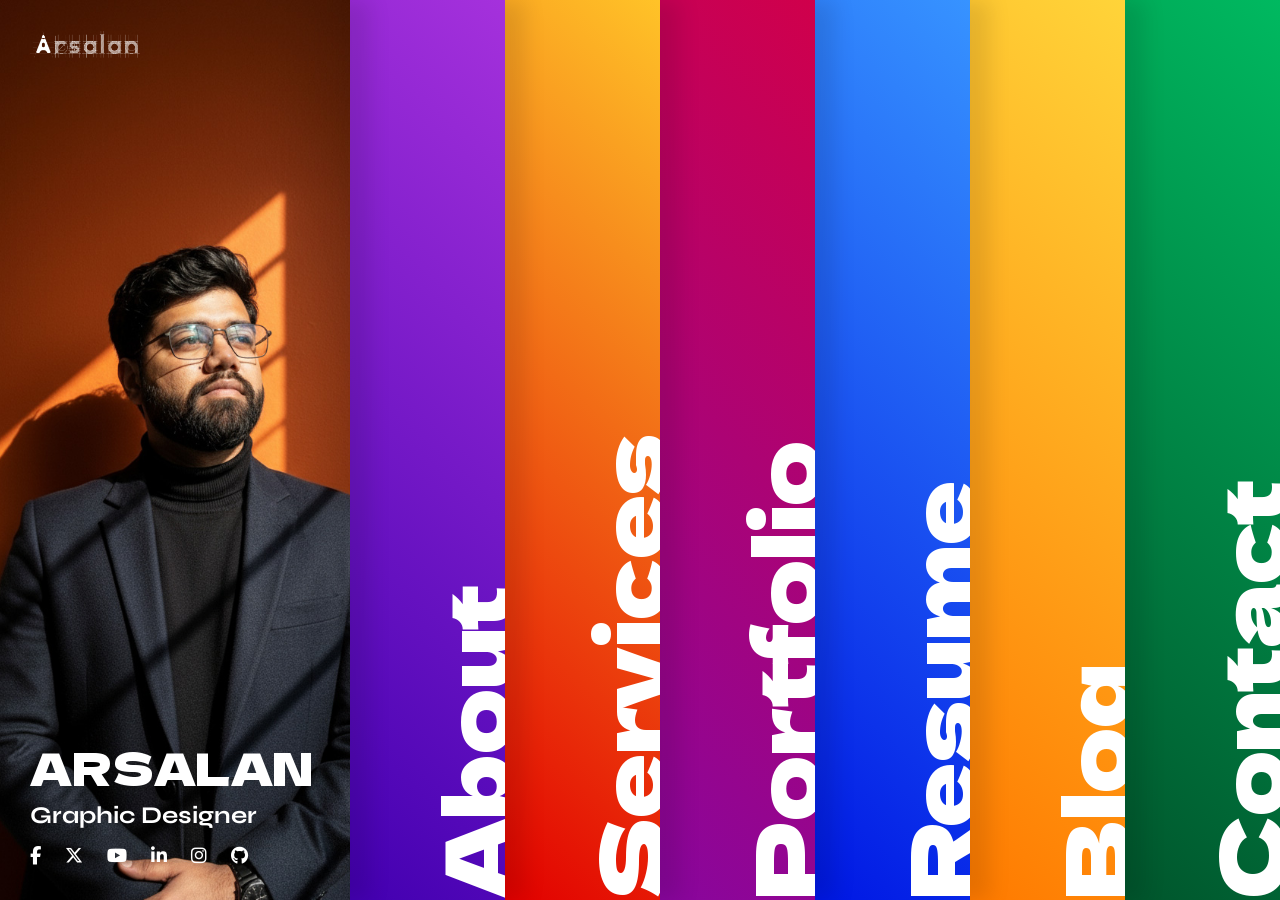
==== index.html @ 8d040a9c "Update index.html" ====
<!DOCTYPE html>
<html lang="en">
  <head>
    <meta charset="utf-8">
    <meta http-equiv="X-UA-Compatible" content="IE=edge">
    <meta name="viewport" content="width=device-width, initial-scale=1, maximum-scale=1, viewport-fit=cover">
    <title>Arsalan Portfolio </title>
    <meta name="author" content="SLICEmyPAGE">
    <meta
      name="description"
      content="Arsalan is a sleek and modern personal portfolio to showcase your skills, projects, and experience. Perfect for Graphic Design, Motion Design, and creatives.">
    <meta name="keywords" content="Arsalan portfolio, mohd arsalan, Graphic Designer, Video Editor, arsalan, Professional Designer">
    <link rel="icon" href="include/images/favicon.png" sizes="32x32">
    <!-- Google Font -->
    <link rel="preconnect" href="https://fonts.googleapis.com">
    <link rel="preconnect" href="https://fonts.gstatic.com" crossorigin>
    <link href="https://fonts.googleapis.com/css2?family=Dela+Gothic+One&family=Syne:wght@400..800&display=swap" rel="stylesheet">
    <!-- Bootstrap Css -->
    <link rel="stylesheet" href="include/css/bootstrap.min.css" type="text/css">
    <!-- Swiper Css -->
    <link rel="stylesheet" href="include/css/swiper-bundle.min.css" type="text/css">
    <!-- FontAwesome Css -->
    <link rel="stylesheet" href="include/css/fontawesome.min.css" type="text/css">
    <!-- All custom Css here -->
    <link href="include/css/style.css" rel="stylesheet" type="text/css">
  </head>
  <body class="d-flex flex-column">
    <!-- ============================ HEADER START ============================== -->
    <header id="header" class="header-v1 d-flex transition">
      <a class="navbar-brand" href="/"><img src="include/images/Arsalan-Logo-1.png" alt=""></a>
      <div class="header-img-hold z-index-1">
        <img class="w-100 h-100 img-cover" src="include/images/hero.jpg" alt="">
      </div>
      <div class="header-content d-flex flex-column align-items-start justify-content-end z-index-2">
        <h1 class="mb-2 text-uppercase">Arsalan</h1>
        <h2 class="mb-12 font-primary fw-bold" id="text_change">Graphic Designer</h2>
        <div id="text_change_list" style="display: none">
          <span>Graphic Designer</span>
          <span>UI UX Designer</span>
          <span>Motion Designer</span>
          <span>Sometimes blogger</span>
        </div>
        <ul class="d-flex flex-wrap gap-4">
          <li>
            <a href="https://www.facebook.com/arsalan7811" target="_blank"><i class="fa-brands fa-facebook-f"></i></a>
          </li>
          <li>
            <a href="#" target="_blank"><i class="fa-brands fa-x-twitter"></i></a>
          </li>
          <li>
            <a href="#" target="_blank"><i class="fa-brands fa-youtube"></i></a>
          </li>
          <li>
            <a href="https://www.linkedin.com/in/arsalan7811/" target="_blank"><i class="fa-brands fa-linkedin-in"></i></a>
          </li>
          <li>
            <a href="https://www.instagram.com/arsalan_7811/" target="_blank"><i class="fa-brands fa-instagram"></i></a>
          </li>
          <li>
            <a href="#" target="_blank"><i class="fa-brands fa-github"></i></a>
          </li>
        </ul>
      </div>
    </header>

    <div class="navbar-outer">
      <div class="navbar w-100 h-100 transition position-relative p-0">
        <div class="navbar-block-wrapper d-flex flex-column flex-xl-row w-100 h-100 position-relative">
          <div class="navbar-block navbar-v1-block bg-gradient-1 z-index-10" data-target="about-section" id="nav-about">
            <h2 class="d-flex transition">
              About
              <span class="arrow outline"><i class="fa-solid fa-arrow-right"></i></span>
            </h2>
            <h3 class="hero-heading">I am Mohd Arsalan, Graphic & Motion Designer From India.</h3>

            <div class="navbar-icon">
              <img src="include/images/about-icon.png" alt="">
            </div>
            <div class="text-marquee-wrapper d-none d-xl-block">
              <div class="text-marquee-parent">
                <div class="text-marquee-list">
                  <span>Everything about me.</span>
                  <span>Everything about me.</span>
                  <span>Everything about me.</span>
                </div>
                <div class="text-marquee-list">
                  <span>Everything about me.</span>
                  <span>Everything about me.</span>
                  <span>Everything about me.</span>
                </div>
              </div>
            </div>
          </div>
          <div class="navbar-block navbar-v1-block bg-gradient-2 z-index-9" data-target="services-section" id="nav-services">
            <h2 class="d-flex transition">
              Services
              <span class="arrow outline"><i class="fa-solid fa-arrow-right"></i></span>
            </h2>
            <h3 class="hero-heading">5+ years experiences with over 500+ creatives delivered.</h3>
            <div class="navbar-icon">
              <img src="include/images/services-icon.png" alt="">
            </div>
            <div class="text-marquee-wrapper d-none d-xl-block">
              <div class="text-marquee-parent">
                <div class="text-marquee-list">
                  <span>What I do.</span>
                  <span>What I do.</span>
                  <span>What I do.</span>
                  <span>What I do.</span>
                </div>
                <div class="text-marquee-list">
                  <span>What I do.</span>
                  <span>What I do.</span>
                  <span>What I do.</span>
                  <span>What I do.</span>
                </div>
              </div>
            </div>
          </div>
          <div class="navbar-block navbar-v1-block bg-gradient-3 z-index-8" data-target="portfolio-section" id="nav-portfolio">
            <h2 class="d-flex transition">
              Portfolio<span class="arrow outline"><i class="fa-solid fa-arrow-right"></i></span>
            </h2>
            <h3 class="hero-heading">View my projets showcasing creativity and quality in Socail mdeia and video editing.</h3>
            <div class="navbar-icon">
              <img src="include/images/portfolio-icon.png" alt="">
            </div>
            <div class="text-marquee-wrapper d-none d-xl-block">
              <div class="text-marquee-parent">
                <div class="text-marquee-list">
                  <span>My Featured Work.</span>
                  <span>My Achievments.</span>
                  <span>My Clients.</span>
                </div>
                <div class="text-marquee-list">
                  <span>My Featured Work.</span>
                  <span>My Achievments.</span>
                  <span>My Clients.</span>
                </div>
              </div>
            </div>
          </div>
          <div class="navbar-block navbar-v1-block bg-gradient-4 z-index-7" data-target="resume-section" id="nav-resume">
            <h2 class="d-flex transition">
              Resume
              <span class="arrow outline"><i class="fa-solid fa-arrow-right"></i></span>
            </h2>
            <h3 class="hero-heading">Explore my experience, education, and achievements in Graphic Design & Video Editing.</h3>
            <div class="navbar-icon">
              <img src="include/images/resume-icon.png" alt="">
            </div>
            <div class="text-marquee-wrapper d-none d-xl-block">
              <div class="text-marquee-parent">
                <div class="text-marquee-list">
                  <span>My Experiences.</span>
                  <span>My Educations.</span>
                  <span>My Skills.</span>
                  <span>My Skills.</span>
                </div>
                <div class="text-marquee-list">
                  <span>My Experiences.</span>
                  <span>My Educations.</span>
                  <span>My Skills.</span>
                  <span>My Skills.</span>
                </div>
              </div>
            </div>
          </div>
          <div class="navbar-block navbar-v1-block bg-gradient-5 z-index-6" data-target="blog-section" id="nav-blog">
            <h2 class="d-flex transition">
              Blog
              <span class="arrow outline"><i class="fa-solid fa-arrow-right"></i></span>
            </h2>
            <h3 class="hero-heading">Read insights and updates on Graphic, Motion Designing and trends.</h3>
            <div class="navbar-icon">
              <img src="include/images/blog-icon.png" alt="">
            </div>
            <div class="text-marquee-wrapper d-none d-xl-block">
              <div class="text-marquee-parent">
                <div class="text-marquee-list">
                  <span>My articles.</span>
                  <span>My thoughts.</span>
                  <span>My articles.</span>
                  <span>My thoughts.</span>
                </div>
                <div class="text-marquee-list">
                  <span>My articles.</span>
                  <span>My thoughts.</span>
                  <span>My articles.</span>
                  <span>My thoughts.</span>
                </div>
              </div>
            </div>
          </div>
          <div class="navbar-block navbar-v1-block bg-gradient-6 z-index-5" data-target="contact-section" id="nav-contact">
            <h2 class="d-flex transition">
              Contact
              <span class="arrow outline"><i class="fa-solid fa-arrow-right"></i></span>
            </h2>
            <h3 class="hero-heading">Let's connect and explore how we can work together to bring your vision to life.</h3>
            <div class="navbar-icon">
              <img src="include/images/contact-icon.png" alt="">
            </div>
            <div class="text-marquee-wrapper d-none d-xl-block">
              <div class="text-marquee-parent">
                <div class="text-marquee-list">
                  <span>Get in touch.</span>
                  <span>Message me.</span>
                  <span>Mail me.</span>
                  <span>Visit me.</span>
                </div>
                <div class="text-marquee-list">
                  <span>Get in touch.</span>
                  <span>Message me.</span>
                  <span>Mail me.</span>
                  <span>Visit me.</span>
                </div>
              </div>
            </div>
          </div>
        </div>
        <div class="scroll-down d-flex">
          <a href="#main" class="link link-xl text-white" data-text="Scroll"
            ><span>Scroll</span> <b class="arrow outline"><i class="fa-solid fa-arrow-down"></i></b
          ></a>
        </div>
        <div class="go-back">
          <a href="#main" class="link link-xl back-to-menu text-white" data-text="Back to Menu"
            ><span>Back to Menu</span> <b class="arrow outline"><i class="fa-solid fa-arrow-right"></i></b
          ></a>
        </div>
      </div>
    </div>
    <div class="nav-toggler d-xl-none">
      <a href="#" class="nav-toggle-btn">
        <span></span>
      </a>
    </div>
    <!-- ============================ HEADER END ============================== -->
    <main id="main" class="position-relative">
      <!-- ============================ ABOUT SECTION START ============================ -->
      <div class="page-section position-relative overflow-hidden" id="about-section">
        <div class="content-container">
          <div class="container">
            <div class="row mb-120 tab-mb-64">
              <div class="col-lg-6 tab-mb-64 animate-child">
                <h2 class="page-heading text-clip bg-gradient-1">Hi, I am Mohd Arsalan.</h2>
                <div class="animate-child">
                  <p>
                    Graphic designer, video editor, motion graphics geek. 
                    I turn ideas into pixels that actually move. 
                    Making brands look sharp. 
                    At Night Chasing that 3D VFX dream—sculpting worlds one frame at a time.
                    Weird talent: I'm basically a human magnifying glass—catching every tiny detail before it ruins the shot.
                  </p>
                  <p>Live by: "Anything you do, you can do it better." Picked that up from a kind entrepreneur I worked with guy's a gem, taught me real grit.
From Uttar Pradesh, India, where the chai's strong and the creativity's stronger.</p>
                </div>
              </div>
              <div class="col-lg-6 animate-child">
                <div class="about-img-container position-relative w-100 h-100 rounded-5 overflow-hidden shadow">
                  <div class="about-img-hold position-relative w-100 h-100 z-index-1">
                    <img src="include/images/about-img.jpg" alt="" class="w-100 h-100 img-cover">
                  </div>
                  <div class="signature-hold position-absolute z-index-2">
                    <img src="include/images/signature.png" alt="">
                  </div>
                </div>
              </div>
            </div>

            <div class="row">
              <div class="col-lg-10">
                <div class="page-heading-wrapper mb-90 tab-mb-64">
                  <div class="col-lg-11 animate-child">
                    <h2 class="page-heading mb-48 mob-mb-24 text-clip bg-gradient-1">What my clients say about me</h2>
                  </div>
                  <div class="col-lg-6 ms-auto opacity-75">
                    <div class="animate-child">
                      <p>I focus on delivering high-quality design solutions that not only look great but also solve real business problems. </p>
                      <p>Here’s what some of my clients have to say about working with me and the results we achieved together.</p>
                    </div>
                  </div>
                </div>
              </div>
            </div>

            <div class="row">
              <div class="col-lg-12 animate-child">
                <div class="swiper testimonial-slider full-height">
                  <div class="swiper-wrapper">
                    <div class="testimonial-item swiper-slide">
                      <div class="testimonial-box w-100 h-100 d-flex flex-column">
                        <blockquote class="h3 fw-bold mb-5">
                          Working with Arsalan was a smooth experience from start to finish. 
                          He understood our vision quickly and translated it into designs that actually improved our brand presence. 
                          Communication was clear, deadlines were met, and the final output exceeded expectations.
                        </blockquote>
                        <div class="quote-by mt-auto">
                          <strong class="h5 fw-bold text-clip bg-gradient-1">Rohit Sharma (India).</strong><br>
                          <a href="#" class="link link-sm text-body-color" data-text="Startup Founder"
                            ><span>Startup Founder</span><small class="ms-2"><i class="fa-solid fa-arrow-up-right-from-square" aria-hidden="true"></i></small
                          ></a>
                        </div>
                      </div>
                    </div>

                    <div class="testimonial-item swiper-slide">
                      <div class="testimonial-box w-100 h-100 d-flex flex-column">
                        <blockquote class="h3 fw-bold mb-5">I’ve worked with many designers before, but Arsalan stands out because of his attention to detail and creativity. 
                          He was open to feedback and made revisions without hesitation. The final designs were clean, modern, and aligned perfectly with our campaign goals.</blockquote>
                        <div class="quote-by mt-auto">
                          <strong class="h5 fw-bold text-clip bg-gradient-1">Neha Kapoor (India)</strong><br>
                          <a href="#" class="link link-sm text-body-color" data-text="Marketing Manager"
                            ><span>Marketing Manager</span><small class="ms-2"><i class="fa-solid fa-arrow-up-right-from-square" aria-hidden="true"></i></small
                          ></a>
                        </div>
                      </div>
                    </div>

                    <div class="testimonial-item swiper-slide">
                      <div class="testimonial-box w-100 h-100 d-flex flex-column">
                        <blockquote class="h3 fw-bold mb-5">
                          I was genuinely impressed with the quality of work delivered. Arsalan took the time to understand my requirements and delivered exactly what I needed.
                          The process was professional, and the results helped elevate my brand significantly.
                        </blockquote>
                        <div class="quote-by mt-auto">
                          <strong class="h5 fw-bold text-clip bg-gradient-1">David Lewis (UK)</strong><br>
                          <a href="#" class="link link-sm text-body-color" data-text="Small Business Owner"
                            ><span>Small Business Owner</span><small class="ms-2"><i class="fa-solid fa-arrow-up-right-from-square" aria-hidden="true"></i></small
                          ></a>
                        </div>
                      </div>
                    </div>

                    <div class="testimonial-item swiper-slide">
                      <div class="testimonial-box w-100 h-100 d-flex flex-column">
                        <blockquote class="h3 fw-bold mb-5">
                          Arsalan is highly reliable and talented. What I appreciated most was his ability to take rough ideas and turn them into polished visuals. 
                          He’s easy to work with and consistently delivers on time. I’d definitely collaborate with him again.
                        </blockquote>
                        <div class="quote-by mt-auto">
                          <strong class="h5 fw-bold text-clip bg-gradient-1">Emily Carter (US)</strong><br>
                          <a href="#" class="link link-sm text-body-color" data-text="Creative Director"
                            ><span>Creative Director</span><small class="ms-2"><i class="fa-solid fa-arrow-up-right-from-square" aria-hidden="true"></i></small
                          ></a>
                        </div>
                      </div>
                    </div>

                    <div class="testimonial-item swiper-slide">
                      <div class="testimonial-box w-100 h-100 d-flex flex-column">
                        <blockquote class="h3 fw-bold mb-5">Great experience overall. Arsalan has a strong sense of design and understands user experience well. 
                          The designs he created for my store were both visually appealing and functional. I’ve already seen an improvement in customer engagement.</blockquote>
                        <div class="quote-by mt-auto">
                          <strong class="h5 fw-bold text-clip bg-gradient-1">Lucas Müller (Germany)</strong><br>
                          <a href="#" class="link link-sm text-body-color" data-text="E-commerce Entrepreneur"
                            ><span>E-commerce Entrepreneur</span><small class="ms-2"><i class="fa-solid fa-arrow-up-right-from-square" aria-hidden="true"></i></small
                          ></a>
                        </div>
                      </div>
                    </div>
                  </div>
                  <div class="swiper-button-next"></div>
                  <div class="swiper-button-prev"></div>
                  <div class="swiper-pagination"></div>
                </div>
              </div>
            </div>
          </div>
        </div>

        <div class="page-nav-container d-flex">
          <a
            href="#nav-contact"
            class="page-nav-link page-nav-parent d-flex align-items-end w-100 position-relative overflow-hidden bg-gradient-6 z-index-2"
            data-target="contact-section"
            data-overlay="nav-overlay-contact"
          >
            <h2 class="d-flex transition position-relative">
              Contact
              <span class="arrow outline"><i class="fa-solid fa-arrow-right"></i></span>
            </h2>
            <div class="page-nav-icon">
              <img src="include/images/contact-icon.png" alt="">
            </div>
          </a>
          <a
            href="#nav-services"
            class="page-nav-link page-nav-parent d-flex align-items-end w-100 position-relative overflow-hidden bg-gradient-2 z-index-1"
            data-target="services-section"
            data-overlay="nav-overlay-services"
          >
            <h2 class="d-flex transition position-relative">
              Services
              <span class="arrow outline"><i class="fa-solid fa-arrow-right"></i></span>
            </h2>
            <div class="page-nav-icon">
              <img src="include/images/services-icon.png" alt="">
            </div>
          </a>
        </div>
      </div>
      <!-- ============================ ABOUT SECTION END ============================ -->

      <!-- ============================ SERVICES SECTION START ============================ -->
      <div class="page-section position-relative overflow-hidden" id="services-section">
        <div class="content-container">
          <div class="container">
            <div class="row">
              <div class="col-lg-10">
                <div class="page-heading-wrapper mb-90 tab-mb-64">
                  <div class="col-lg-11 animate-child">
                    <h2 class="page-heading mb-48 mob-mb-24 text-clip bg-gradient-2">All solutions to help you grow your business.</h2>
                  </div>
                  <div class="col-lg-6 ms-auto opacity-75">
                    <div class="animate-child">
                      <p>I create impactful visual experiences that help brands stand out, connect with their audience, and grow with confidence. </p>
                      <p>From strategy to execution, every design is crafted with purpose and precision.</p>
                    </div>
                  </div>
                </div>
              </div>
              <div class="col-lg-12">
                <div class="row align-items-center">
                  <div class="col-lg-6">
                    <div class="service-left-container pe-lg-5 animate-child">
                      <h5>I combine creativity with strategy to deliver designs that not only look great but also drive results. </h5>
                      <p>
                        Whether you're building a brand from scratch or scaling your business, I provide design solutions tailored to your goals.
                      </p>
                      <div class="pe-lg-5">
                        <div class="service-list-wrapper">
                          <ul class="service-list customTab animate-child" id="services-tab" role="tablist">
                            <li class="d-flex mb-2" role="presentation">
                              <h4
                                class="service-link font-primary fw-bold transition mb-0 position-relative active"
                                id="service1-tab"
                                data-bs-toggle="tab"
                                data-bs-target="#service1"
                                role="tab"
                                aria-controls="service1"
                                aria-selected="true"
                              >
                                Branding & Identity<sup class="transition text-clip bg-gradient-2">01</sup>
                              </h4>
                            </li>
                            <li class="d-flex mb-2" role="presentation">
                              <h4
                                class="service-link font-primary fw-bold transition mb-0 position-relative"
                                id="service2-tab"
                                data-bs-toggle="tab"
                                data-bs-target="#service2"
                                role="tab"
                                aria-controls="service2"
                                aria-selected="false"
                              >
                                Marketing & Advertising<sup class="transition text-clip bg-gradient-2">02</sup>
                              </h4>
                            </li>
                            <li class="d-flex mb-2" role="presentation">
                              <h4
                                class="service-link font-primary fw-bold transition mb-0 position-relative"
                                id="service3-tab"
                                data-bs-toggle="tab"
                                data-bs-target="#service3"
                                role="tab"
                                aria-controls="service3"
                                aria-selected="true"
                              >
                                Digital & Social Media<sup class="transition text-clip bg-gradient-2">03</sup>
                              </h4>
                            </li>
                            <li class="d-flex mb-2" role="presentation">
                              <h4
                                class="service-link font-primary fw-bold transition mb-0 position-relative"
                                id="service4-tab"
                                data-bs-toggle="tab"
                                data-bs-target="#service4"
                                role="tab"
                                aria-controls="service4"
                                aria-selected="false"
                              >
                                Motion & Video<sup class="transition text-clip bg-gradient-2">04</sup>
                              </h4>
                            </li>
                            <li class="d-flex mb-2" role="presentation">
                              <h4
                                class="service-link font-primary fw-bold transition mb-0 position-relative"
                                id="service5-tab"
                                data-bs-toggle="tab"
                                data-bs-target="#service5"
                                role="tab"
                                aria-controls="service5"
                                aria-selected="true"
                              >
                                Product Packaging<sup class="transition text-clip bg-gradient-2">05</sup>
                              </h4>
                            </li>
                            <li class="d-flex mb-2" role="presentation">
                              <h4
                                class="service-link font-primary fw-bold transition mb-0 position-relative"
                                id="service6-tab"
                                data-bs-toggle="tab"
                                data-bs-target="#service6"
                                role="tab"
                                aria-controls="service6"
                                aria-selected="false"
                              >
                                Copywriting<sup class="transition text-clip bg-gradient-2">06</sup>
                              </h4>
                            </li>
                          </ul>
                        </div>
                      </div>
                    </div>
                  </div>
                  <div class="col-lg-6 animate-child">
                    <div class="service-right-container">
                      <div class="tab-content h-100 w-100" id="services-tabContent">
                        <div class="tab-pane w-100 h-100 show active" id="service1" role="tabpanel" aria-labelledby="service1-tab" tabindex="0">
                          <div class="service-details-outer custom-tab-content w-100 h-100 reveal">
                            <div class="service-details-container w-100 h-100 position-relative">
                              <div class="service-image-box overflow-hidden shadow rounded-5 w-100 transition">
                                <img src="include/images/service1.jpg" alt="" class="w-100 h-100 img-cover d-none d-lg-block">
                                <img src="include/images/service1-mob.jpg" alt="" class="w-100 h-100 img-cover d-lg-none">
                              </div>

                              <div class="service-details p-4 overflow-hidden shadow rounded-5">
                                <h4 class="font-primary fw-bold">
                                  <span class="text-clip bg-gradient-2">01. Branding</span>
                                </h4>
                                <p>Build a strong and memorable brand identity that reflects your vision. I design logos, 
                                  color systems, typography, and brand guidelines to ensure consistency across all platforms.</p>
                                <ul class="d-flex flex-column gap-2">
                                  <li>
                                    <span class="text-clip bg-gradient-2 d-inline-block"><i class="fa-solid fa-angles-right"></i> </span>
                                    Memorable Brand Presence
                                  </li>
                                  <li>
                                    <span class="text-clip bg-gradient-2 d-inline-block"><i class="fa-solid fa-angles-right"></i></span>
                                    Consistent Visual Language
                                  </li>
                                  <li>
                                    <span class="text-clip bg-gradient-2 d-inline-block"><i class="fa-solid fa-angles-right"></i></span>
                                    Strategic Brand Positioning
                                  </li>
                                </ul>
                              </div>
                            </div>
                          </div>
                        </div>
                        <div class="tab-pane w-100 h-100" id="service2" role="tabpanel" aria-labelledby="service2-tab" tabindex="0">
                          <div class="service-details-outer custom-tab-content w-100 h-100">
                            <div class="service-details-container w-100 h-100 position-relative">
                              <div class="service-image-box overflow-hidden shadow rounded-5 w-100 transition">
                                <img src="include/images/service2.jpg" alt="" class="w-100 h-100 img-cover d-none d-lg-block">
                                <img src="include/images/service2-mob.jpg" alt="" class="w-100 h-100 img-cover d-lg-none">
                              </div>

                              <div class="service-details p-4 overflow-hidden shadow rounded-5">
                                <h4 class="font-primary fw-bold">
                                  <span class="text-clip bg-gradient-2">02. Marketing & Advertising</span>
                                </h4>
                                <p>Eye-catching designs that convert. From banners and posters to ad creatives,
                                  I create visuals that grab attention and communicate your message effectively.</p>
                                <ul class="d-flex flex-column gap-2">
                                  <li>
                                    <span class="text-clip bg-gradient-2 d-inline-block"><i class="fa-solid fa-angles-right"></i> </span>
                                    High-Converting Creatives
                                  </li>
                                  <li>
                                    <span class="text-clip bg-gradient-2 d-inline-block"><i class="fa-solid fa-angles-right"></i></span>
                                    Attention-Grabbing Visuals
                                  </li>
                                  <li>
                                    <span class="text-clip bg-gradient-2 d-inline-block"><i class="fa-solid fa-angles-right"></i></span>
                                    Clear Brand Messaging
                                  </li>
                                </ul>
                              </div>
                            </div>
                          </div>
                        </div>

                        <div class="tab-pane w-100 h-100" id="service3" role="tabpanel" aria-labelledby="service3-tab" tabindex="0">
                          <div class="service-details-outer custom-tab-content w-100 h-100">
                            <div class="service-details-container w-100 h-100 position-relative">
                              <div class="service-image-box overflow-hidden shadow rounded-5 w-100 transition">
                                <img src="include/images/service3.jpg" alt="" class="w-100 h-100 img-cover d-none d-lg-block">
                                <img src="include/images/service3-mob.jpg" alt="" class="w-100 h-100 img-cover d-lg-none">
                              </div>

                              <div class="service-details p-4 overflow-hidden shadow rounded-5">
                                <h4 class="font-primary fw-bold">
                                  <span class="text-clip bg-gradient-2">03. Digital & Social Media</span>
                                </h4>
                                <p>Stand out on digital platforms with modern and engaging content. 
                                  I design social media posts, thumbnails, and web visuals that boost engagement and brand recognition.</p>
                                <ul class="d-flex flex-column gap-2">
                                  <li>
                                    <span class="text-clip bg-gradient-2 d-inline-block"><i class="fa-solid fa-angles-right"></i> </span>
                                    Engaging Social Content
                                  </li>
                                  <li>
                                    <span class="text-clip bg-gradient-2 d-inline-block"><i class="fa-solid fa-angles-right"></i></span>
                                    Platform-Optimized Designs
                                  </li>
                                  <li>
                                    <span class="text-clip bg-gradient-2 d-inline-block"><i class="fa-solid fa-angles-right"></i></span>
                                    Consistent Online Presence
                                  </li>
                                </ul>
                              </div>
                            </div>
                          </div>
                        </div>

                        <div class="tab-pane w-100 h-100" id="service4" role="tabpanel" aria-labelledby="service4-tab" tabindex="0">
                          <div class="service-details-outer custom-tab-content w-100 h-100">
                            <div class="service-details-container w-100 h-100 position-relative">
                              <div class="service-image-box overflow-hidden shadow rounded-5 w-100 transition">
                                <img src="include/images/service4.jpg" alt="" class="w-100 h-100 img-cover d-none d-lg-block">
                                <img src="include/images/service4-mob.jpg" alt="" class="w-100 h-100 img-cover d-lg-none">
                              </div>

                              <div class="service-details p-4 overflow-hidden shadow rounded-5">
                                <h4 class="font-primary fw-bold">
                                  <span class="text-clip bg-gradient-2">04. Motion & Video</span>
                                </h4>

                                <p>Bring your ideas to life with motion. I create animations, explainer videos, reels, & 
                                  motion graphics that make your content more dynamic and engaging.</p>
                                <ul class="d-flex flex-column gap-2">
                                  <li>
                                    <span class="text-clip bg-gradient-2 d-inline-block"><i class="fa-solid fa-angles-right"></i> </span>
                                    Dynamic Visual Storytelling
                                  </li>
                                  <li>
                                    <span class="text-clip bg-gradient-2 d-inline-block"><i class="fa-solid fa-angles-right"></i></span>
                                    Smooth Motion Graphics
                                  </li>
                                  <li>
                                    <span class="text-clip bg-gradient-2 d-inline-block"><i class="fa-solid fa-angles-right"></i></span>
                                    High-Impact Video Content
                                  </li>
                                </ul>
                              </div>
                            </div>
                          </div>
                        </div>

                        <div class="tab-pane w-100 h-100" id="service5" role="tabpanel" aria-labelledby="service5-tab" tabindex="0">
                          <div class="service-details-outer custom-tab-content w-100 h-100">
                            <div class="service-details-container w-100 h-100 position-relative">
                              <div class="service-image-box overflow-hidden shadow rounded-5 w-100 transition">
                                <img src="include/images/service5.jpg" alt="" class="w-100 h-100 img-cover d-none d-lg-block">
                                <img src="include/images/service5-mob.jpg" alt="" class="w-100 h-100 img-cover d-lg-none">
                              </div>

                              <div class="service-details p-4 overflow-hidden shadow rounded-5">
                                <h4 class="font-primary fw-bold">
                                  <span class="text-clip bg-gradient-2">05. Product Packaging</span>
                                </h4>
                                <p>Design packaging that sells. I create attractive and functional packaging designs 
                                  that enhance your product’s appeal and leave a lasting impression on customers.</p>
                                <ul class="d-flex flex-column gap-2">
                                  <li>
                                    <span class="text-clip bg-gradient-2 d-inline-block"><i class="fa-solid fa-angles-right"></i> </span>
                                    Eye-Catching Packaging Design
                                  </li>
                                  <li>
                                    <span class="text-clip bg-gradient-2 d-inline-block"><i class="fa-solid fa-angles-right"></i></span>
                                    Brand-Focused Presentation
                                  </li>
                                  <li>
                                    <span class="text-clip bg-gradient-2 d-inline-block"><i class="fa-solid fa-angles-right"></i></span>
                                    Functional & Aesthetic Design
                                  </li>
                                </ul>
                              </div>
                            </div>
                          </div>
                        </div>

                        <div class="tab-pane w-100 h-100" id="service6" role="tabpanel" aria-labelledby="service6-tab" tabindex="0">
                          <div class="service-details-outer custom-tab-content w-100 h-100">
                            <div class="service-details-container w-100 h-100 position-relative">
                              <div class="service-image-box overflow-hidden shadow rounded-5 w-100 transition">
                                <img src="include/images/service6.jpg" alt="" class="w-100 h-100 img-cover d-none d-lg-block">
                                <img src="include/images/service6-mob.jpg" alt="" class="w-100 h-100 img-cover d-lg-none">
                              </div>

                              <div class="service-details p-4 overflow-hidden shadow rounded-5">
                                <h4 class="font-primary fw-bold">
                                  <span class="text-clip bg-gradient-2">06. Copywriting</span>
                                </h4>
                                <p>Its Team of few people i know who is good with copywrting <a href="https://www.instagram.com/srishhtttiiii_" target="_blank">Srishti Tiwari</a> & 
                                  <a href="https://www.instagram.com/pawansahni" target="_blank">Pawan Kumar Sahani</a></p>
                                <ul class="d-flex flex-column gap-2">
                                  <li>
                                    <span class="text-clip bg-gradient-2 d-inline-block"><i class="fa-solid fa-angles-right"></i> </span>
                                    Persuasive Brand Messaging
                                  </li>
                                  <li>
                                    <span class="text-clip bg-gradient-2 d-inline-block"><i class="fa-solid fa-angles-right"></i></span>
                                    Clear & Compelling Copy
                                  </li>
                                  <li>
                                    <span class="text-clip bg-gradient-2 d-inline-block"><i class="fa-solid fa-angles-right"></i></span>
                                    Conversion-Focused Writing
                                  </li>
                                </ul>
                              </div>
                            </div>
                          </div>
                        </div>
                      </div>
                    </div>
                  </div>
                </div>
              </div>
            </div>
          </div>
        </div>
        <div class="page-nav-container d-flex">
          <a
            href="#nav-about"
            class="page-nav-link page-nav-parent d-flex align-items-end w-100 position-relative overflow-hidden bg-gradient-1 z-index-2"
            data-target="about-section"
            data-overlay="nav-overlay-about"
          >
            <h2 class="d-flex transition position-relative">
              About
              <span class="arrow outline"><i class="fa-solid fa-arrow-right"></i></span>
            </h2>
            <div class="page-nav-icon">
              <img src="include/images/about-icon.png" alt="">
            </div>
          </a>
          <a
            href="#nav-portfolio"
            class="page-nav-link page-nav-parent d-flex align-items-end w-100 position-relative overflow-hidden bg-gradient-3 z-index-1"
            data-target="portfolio-section"
            data-overlay="nav-overlay-portfolio"
          >
            <h2 class="d-flex transition position-relative">
              Portfolio
              <span class="arrow outline"><i class="fa-solid fa-arrow-right"></i></span>
            </h2>
            <div class="page-nav-icon">
              <img src="include/images/portfolio-icon.png" alt="">
            </div>
          </a>
        </div>
      </div>
      <!-- ============================ SERVICES SECTION END ============================ -->

      <!-- ============================ PORTFOLIO SECTION START ============================ -->
      <div class="page-section position-relative overflow-hidden" id="portfolio-section">
        <div class="content-container">
          <div class="container">
            <div class="row mb-120 tab-mb-64">
              <div class="col-lg-10">
                <div class="page-heading-wrapper mb-90 tab-mb-64">
                  <div class="col-lg-11 animate-child">
                    <h2 class="page-heading mb-48 mob-mb-24 text-clip bg-gradient-3">Some of the greatest work of mine.</h2>
                  </div>
                  <div class="col-lg-6 ms-auto opacity-75">
                    <div class="animate-child">
                      <p>Quis voluptatibus inventore exercitationem harum minus obcaecati officiis distinctio quia accusamus sit quae.</p>
                      <p>Harum placeat iusto, eius esse eaque natus rerum praesentium debitis..</p>
                    </div>
                  </div>
                </div>
              </div>
              <div class="col-lg-11 mx-auto animate-child">
                <!-- Portfolio Carousel -->
                <div class="swiper portfolio-slider overflow-visible">
                  <div class="swiper-wrapper">
                    <div class="portfolio-item swiper-slide">
                      <div class="portfolio-box-wrapper">
                        <div class="portfolio-box">
                          <div class="portfolio-title transition position-relative z-index-10">
                            <h2>Project Name 1</h2>
                          </div>
                          <div class="portfolio-box-img position-relative shadow">
                            <img src="include/images/portfolio1.jpg" alt="">
                          </div>

                          <div class="portfolio-category mb-120 tab-mb-80 mob-mb-24 d-flex flex-column gap-2 align-items-end">
                            <span class="px-3 py-2 rounded-pill fw-bold shadow">Logo Design</span>
                            <span class="px-3 py-2 rounded-pill fw-bold shadow">Branding</span>
                            <span class="px-3 py-2 rounded-pill fw-bold shadow">UX/UI</span>
                          </div>
                          <div class="portfolio-link-wrapper">
                            <span class="d-inline-block transition">
                              <a class="portfolio-link px-3 py-2 rounded-pill fw-bold shadow" href="#" target="_blank">Visit the website <i class="fa-solid fa-arrow-up-right-from-square"></i></a>
                            </span>
                          </div>
                        </div>
                      </div>
                    </div>
                    <div class="portfolio-item swiper-slide">
                      <div class="portfolio-box-wrapper">
                        <div class="portfolio-box">
                          <div class="portfolio-title transition position-relative z-index-10">
                            <h2>Project Name 2</h2>
                          </div>
                          <div class="portfolio-box-img position-relative shadow">
                            <img src="include/images/portfolio2.jpg" alt="">
                          </div>

                          <div class="portfolio-category mb-120 tab-mb-80 mob-mb-24 d-flex flex-column gap-2 align-items-end">
                            <span class="px-3 py-2 rounded-pill fw-bold shadow">Logo Design</span>
                            <span class="px-3 py-2 rounded-pill fw-bold shadow">Branding</span>
                            <span class="px-3 py-2 rounded-pill fw-bold shadow">UX/UI</span>
                          </div>
                          <div class="portfolio-link-wrapper">
                            <span class="d-inline-block transition">
                              <a class="portfolio-link px-3 py-2 rounded-pill fw-bold shadow" href="#" target="_blank">Visit the website <i class="fa-solid fa-arrow-up-right-from-square"></i></a>
                            </span>
                          </div>
                        </div>
                      </div>
                    </div>
                    <div class="portfolio-item swiper-slide">
                      <div class="portfolio-box-wrapper">
                        <div class="portfolio-box">
                          <div class="portfolio-title transition position-relative z-index-10">
                            <h2>Project Name 3</h2>
                          </div>
                          <div class="portfolio-box-img position-relative shadow">
                            <img src="include/images/portfolio3.jpg" alt="">
                          </div>

                          <div class="portfolio-category mb-120 tab-mb-80 mob-mb-24 d-flex flex-column gap-2 align-items-end">
                            <span class="px-3 py-2 rounded-pill fw-bold shadow">Logo Design</span>
                            <span class="px-3 py-2 rounded-pill fw-bold shadow">Branding</span>
                            <span class="px-3 py-2 rounded-pill fw-bold shadow">UX/UI</span>
                          </div>
                          <div class="portfolio-link-wrapper">
                            <span class="d-inline-block transition">
                              <a class="portfolio-link px-3 py-2 rounded-pill fw-bold shadow" href="#" target="_blank">Visit the website <i class="fa-solid fa-arrow-up-right-from-square"></i></a>
                            </span>
                          </div>
                        </div>
                      </div>
                    </div>
                    <div class="portfolio-item swiper-slide">
                      <div class="portfolio-box-wrapper">
                        <div class="portfolio-box">
                          <div class="portfolio-title transition position-relative z-index-10">
                            <h2>Project Name 4</h2>
                          </div>
                          <div class="portfolio-box-img position-relative shadow">
                            <img src="include/images/portfolio4.jpg" alt="">
                          </div>

                          <div class="portfolio-category mb-120 tab-mb-80 mob-mb-24 d-flex flex-column gap-2 align-items-end">
                            <span class="px-3 py-2 rounded-pill fw-bold shadow">Logo Design</span>
                            <span class="px-3 py-2 rounded-pill fw-bold shadow">Branding</span>
                            <span class="px-3 py-2 rounded-pill fw-bold shadow">UX/UI</span>
                          </div>
                          <div class="portfolio-link-wrapper">
                            <span class="d-inline-block transition">
                              <a class="portfolio-link px-3 py-2 rounded-pill fw-bold shadow" href="#" target="_blank">Visit the website <i class="fa-solid fa-arrow-up-right-from-square"></i></a>
                            </span>
                          </div>
                        </div>
                      </div>
                    </div>
                  </div>
                  <div class="swiper-button-next"></div>
                  <div class="swiper-button-prev"></div>

                  <div class="swiper-pagination"></div>
                </div>
              </div>
            </div>
            <div class="row mb-120 tab-mb-64">
              <div class="col-lg-10">
                <div class="page-heading-wrapper mb-90 tab-mb-64">
                  <div class="col-lg-11 animate-child">
                    <h2 class="page-heading mb-48 mob-mb-24 text-clip bg-gradient-3">Awesome stats</h2>
                  </div>
                  <div class="col-lg-6 ms-auto opacity-75">
                    <div class="animate-child">
                      <p>Quis voluptatibus inventore exercitationem harum minus obcaecati officiis distinctio quia accusamus sit quae.</p>
                      <p>Harum placeat iusto, eius esse eaque natus rerum praesentium debitis..</p>
                    </div>
                  </div>
                </div>
              </div>
              <div class="col-lg-12">
                <div class="stats-wrapper d-flex">
                  <div class="stat-box w-100 h-100 d-flex flex-column justify-content-center animate-child">
                    <h2 class="mb-0">
                      <span class="text-clip bg-gradient-1"><b class="count fw-normal" data-target="800">0</b>+</span>
                    </h2>
                    <h6 class="mb-0 font-primary fw-bold">
                      <span class="opacity-50">Projects <br>completed</span>
                    </h6>
                  </div>

                  <div class="stat-box w-100 h-100 d-flex flex-column justify-content-center animate-child">
                    <h2 class="mb-0">
                      <span class="text-clip bg-gradient-2"><b class="count fw-normal" data-target="50">0</b></span>
                    </h2>
                    <h6 class="mb-0 font-primary fw-bold">
                      <span class="opacity-50">Happy <br>clients</span>
                    </h6>
                  </div>

                  <div class="stat-box w-100 h-100 d-flex flex-column justify-content-center animate-child">
                    <h2 class="mb-0">
                      <span class="text-clip bg-gradient-4"><b class="count fw-normal" data-target="20">0</b></span>
                    </h2>
                    <h6 class="mb-0 font-primary fw-bold">
                      <span class="opacity-50">Countries <br>served</span>
                    </h6>
                  </div>

                  <div class="stat-box w-100 h-100 d-flex flex-column justify-content-center animate-child">
                    <h2 class="mb-0">
                      <span class="text-clip bg-gradient-6"><b class="count fw-normal" data-target="3">0</b></span>
                    </h2>
                    <h6 class="mb-0 font-primary fw-bold">
                      <span class="opacity-50">Awards <br>won</span>
                    </h6>
                  </div>
                </div>
              </div>
            </div>
            <div class="row">
              <div class="col-lg-10">
                <div class="page-heading-wrapper mb-90 tab-mb-64">
                  <div class="col-lg-11 animate-child">
                    <h2 class="page-heading mb-48 mob-mb-24 text-clip bg-gradient-3">Great clients</h2>
                  </div>
                  <div class="col-lg-6 ms-auto opacity-75">
                    <div class="animate-child">
                      <p>Quis voluptatibus inventore exercitationem harum minus obcaecati officiis distinctio quia accusamus sit quae.</p>
                      <p>Harum placeat iusto, eius esse eaque natus rerum praesentium debitis..</p>
                    </div>
                  </div>
                </div>
              </div>
              <div class="col-lg-12">
                <div class="client-logo-wrapper position-relative overflow-hidden">
                  <div class="client-logo-parent img-marquee-parent">
                    <!-- Make sure you keep the same html twice for smooth animation -->
                    <!-- First Logo list -->
                    <div class="client-logo-list img-marquee-list">
                      <span class="client-logo-item"><img src="include/images/client-logo1.png" alt="client logo"> </span>
                      <span class="client-logo-item"><img src="include/images/client-logo2.png" alt="client logo"></span>
                      <span class="client-logo-item"><img src="include/images/client-logo3.png" alt="client logo"></span>
                      <span class="client-logo-item"><img src="include/images/client-logo4.png" alt="client logo"></span>
                    </div>
                    <!-- Second Logo list similar to first one -->
                    <div class="client-logo-list img-marquee-list">
                      <span class="client-logo-item"><img src="include/images/client-logo1.png" alt="client logo"></span>
                      <span class="client-logo-item"><img src="include/images/client-logo2.png" alt="client logo"></span>
                      <span class="client-logo-item"><img src="include/images/client-logo3.png" alt="client logo"></span>
                      <span class="client-logo-item"><img src="include/images/client-logo4.png" alt="client logo"></span>
                    </div>
                  </div>
                </div>
              </div>
            </div>
          </div>
        </div>
        <div class="page-nav-container d-flex">
          <a
            href="#nav-services"
            class="page-nav-link page-nav-parent d-flex align-items-end w-100 position-relative overflow-hidden bg-gradient-2 z-index-2"
            data-target="services-section"
            data-overlay="nav-overlay-services"
          >
            <h2 class="d-flex transition position-relative">
              Services
              <span class="arrow outline"><i class="fa-solid fa-arrow-right"></i></span>
            </h2>
            <div class="page-nav-icon">
              <img src="include/images/services-icon.png" alt="">
            </div>
          </a>
          <a
            href="#nav-resume"
            class="page-nav-link page-nav-parent d-flex align-items-end w-100 position-relative overflow-hidden bg-gradient-4 z-index-1"
            data-target="resume-section"
            data-overlay="nav-overlay-resume"
          >
            <h2 class="d-flex transition position-relative">
              Resume
              <span class="arrow outline"><i class="fa-solid fa-arrow-right"></i></span>
            </h2>
            <div class="page-nav-icon">
              <img src="include/images/resume-icon.png" alt="">
            </div>
          </a>
        </div>
      </div>
      <!-- ============================ PORTFOLIO SECTION END ============================ -->

      <!-- ============================ RESUME SECTION START ============================ -->
      <div class="page-section position-relative overflow-hidden" id="resume-section">
        <div class="content-container">
          <div class="container">
            <div class="row">
              <div class="col-lg-10">
                <div class="page-heading-wrapper mb-90 tab-mb-64">
                  <div class="col-lg-11 animate-child">
                    <h2 class="page-heading mb-48 mob-mb-24 text-clip bg-gradient-4">Building quality Visual solutions with proven expertise.</h2>
                  </div>
                  <div class="col-lg-6 ms-auto opacity-75">
                    <div class="animate-child">
                      <p>Crafting visually compelling designs and dynamic motion graphics for 5 years till now that elevate brand identity and user engagement. With a strong foundation in visual storytelling, 
                        I blend creativity with strategy to deliver impactful digital experiences</p>
                      <p>I collaborate closely with teams and clients to transform visions into polished visual solutions, ensuring every project aligns with brand goals and delivers measurable results.</p>
                    </div>
                  </div>
                </div>
              </div>
            </div>
            <div class="row">
              <div class="col-lg-12">
                <div class="experience-list-wrapper animate-child">
                  <h2 class="page-heading mb-48 mob-mb-24 text-clip bg-gradient-4">Experiences</h2>
                  <div class="experience-list">
                    <div class="experience-item">
                      <div class="experience-box row gap-3 gap-lg-0 animate-child">
                        <div class="experience-box-left col-lg-3">
                          <h5 class="mb-0">2024 - Today</h5>
                        </div>
                        <div class="experience-box-mid col-lg-5">
                          <h5 class="font-primary fw-bold mb-0">Senior Video Editor & Graphic Designer</h5>
                          <p>
                            in
                            <a href="https://www.culko.in/" class="text-clip bg-gradient-2" target="_blank">Chandigarh University</a>, INDIA
                          </p>
                        </div>
                        <div class="experience-box-right col-lg-4">
                          <p>I am working as a creative Head working in teams to delever best creative that resonate with barnd guideline </p>
                        </div>
                      </div>
                      <hr class="my-5">
                    </div>
                    <div class="experience-item">
                      <div class="experience-box row gap-3 gap-lg-0 animate-child">
                        <div class="experience-box-left col-lg-3">
                          <h5 class="mb-0">2022 - 2024</h5>
                        </div>
                        <div class="experience-box-mid col-lg-5">
                          <h5 class="font-primary fw-bold mb-0">Senior Video Editor & Graphic Designer</h5>
                          <p>in <a href="https://www.wismad.com" class="text-clip bg-gradient-2" target="_blank">Wismad Pvt Ltd</a>, India</p>
                        </div>
                        <div class="experience-box-right col-lg-4">
                          <p>Woeked as the Designer team lead delivered and conrdinated with multiple client </p>
                        </div>
                      </div>
                      <hr class="my-5">
                    </div>
                    <div class="experience-item">
                      <div class="experience-box row gap-3 gap-lg-0 animate-child">
                        <div class="experience-box-left col-lg-3">
                          <h5 class="mb-0">2021 - 2022</h5>
                        </div>
                        <div class="experience-box-mid col-lg-5">
                          <h5 class="font-primary fw-bold mb-0">Senoir Graphic designer </h5>
                          <p>in <a href="#" class="text-clip bg-gradient-2" target="_blank">Dewrty Foundation</a>, India</p>
                        </div>
                        <div class="experience-box-right col-lg-4">
                          <p>Team Lead sharing positive msg to comunity </p>
                        </div>
                      </div>
                      <hr class="my-5">
                    </div>
                    <div class="experience-item">
                      <div class="experience-box row gap-3 gap-lg-0 animate-child">
                        <div class="experience-box-left col-lg-3">
                          <h5 class="mb-0">2019 - 2020</h5>
                        </div>
                        <div class="experience-box-mid col-lg-5">
                          <h5 class="font-primary fw-bold mb-0">Video Editor </h5>
                          <p>in <a href="#" class="text-clip bg-gradient-2" target="_blank">CEL (Community Empowerment Lab)</a>, India</p>
                        </div>
                        <div class="experience-box-right col-lg-4">
                          <p>In this NGO i have share many story with my creatives & video editing Journey </p>
                        </div>
                      </div>
                      <hr class="my-5">
                    </div>
                  </div>
                </div>
              </div>
            </div>

            <div class="row">
              <div class="col-lg-12">
                <div class="education-list-wrapper animate-child mt-120 tab-mt-64">
                  <h2 class="page-heading mb-48 mob-mb-24 text-clip bg-gradient-4">Education</h2>
                  <div class="education-list">
                    <div class="education-item">
                      <div class="education-box row gap-3 gap-lg-0 animate-child">
                        <div class="education-box-left col-lg-3">
                          <h5 class="mb-0">2019 - 2022</h5>
                        </div>
                        <div class="education-box-mid col-lg-5">
                          <h5 class="font-primary fw-bold opacity-75 mb-0">B.A</h5>
                          <p class="opacity-50">MOHD ALI NAZEER FATMA MAHAVIDYALAYA</p>
                        </div>
                        <div class="education-box-right col-lg-4">
                          <p>-</p>
                        </div>
                      </div>
                      <hr class="my-5">
                    </div>

                    <div class="education-item">
                      <div class="education-box row gap-3 gap-lg-0 animate-child">
                        <div class="education-box-left col-lg-3">
                          <h5 class="mb-0">2017 - 2018</h5>
                        </div>
                        <div class="education-box-mid col-lg-5">
                          <h5 class="font-primary fw-bold opacity-75 mb-0">12th (Intermediate)</h5>
                          <p class="opacity-50">Indian School Certificate (ISC)</p>
                        </div>
                        <div class="education-box-right col-lg-4">
                          <p>PCM + Computer</p>
                        </div>
                      </div>
                      <hr class="my-5">
                    </div>

                    <div class="education-item">
                      <div class="education-box row gap-3 gap-lg-0 animate-child">
                        <div class="education-box-left col-lg-3">
                          <h5 class="mb-0">2015 - 2016</h5>
                        </div>
                        <div class="education-box-mid col-lg-5">
                          <h5 class="font-primary fw-bold opacity-75 mb-0">10th (High School)</h5>
                          <p class="opacity-50">Indian Certificate of Secondary Education (ICSE)</p>
                        </div>
                        <div class="education-box-right col-lg-4">
                          <p>PCBM + Computer</p>
                        </div>
                      </div>
                      <hr class="my-5">
                    </div>
                  </div>
                </div>
              </div>
            </div>

             <div class="row">
              <div class="col-lg-12">
                <div class="education-list-wrapper animate-child mt-120 tab-mt-64">
                  <h2 class="page-heading mb-48 mob-mb-24 text-clip bg-gradient-4">Course</h2>
                  <div class="education-list">
                    <div class="education-item">
                      <div class="education-box row gap-3 gap-lg-0 animate-child">
                        <div class="education-box-left col-lg-3">
                          <h5 class="mb-0">2019 - 2019</h5>
                        </div>
                        <div class="education-box-mid col-lg-5">
                          <h5 class="font-primary fw-bold opacity-75 mb-0">Graphic Design</h5>
                          <p class="opacity-50">SMART-E-LEARNING</p>
                        </div>
                        <div class="education-box-right col-lg-4">
                          <p>Learned about the principle of design with structure</p>
                        </div>
                      </div>
                      <hr class="my-5">
                    </div>

                    <div class="education-item">
                      <div class="education-box row gap-3 gap-lg-0 animate-child">
                        <div class="education-box-left col-lg-3">
                          <h5 class="mb-0">2019 - 2020</h5>
                        </div>
                        <div class="education-box-mid col-lg-5">
                          <h5 class="font-primary fw-bold opacity-75 mb-0">VFX (Visual Effects)</h5>
                          <p class="opacity-50">SMART-E-LEARNING</p>
                        </div>
                        <div class="education-box-right col-lg-4">
                          <p>Learned the Bacics of Principle of compositing, lighting, Tracking and Camera Angle </p>
                        </div>
                      </div>
                      <hr class="my-5">
                    </div>

                    <div class="education-item">
                      <div class="education-box row gap-3 gap-lg-0 animate-child">
                        <div class="education-box-left col-lg-3">
                          <h5 class="mb-0">2013 - 2014</h5>
                        </div>
                        <div class="education-box-mid col-lg-5">
                          <h5 class="font-primary fw-bold opacity-75 mb-0">MS Office</h5>
                          <p class="opacity-50">SILVER LINE COMPUTER INSTITUTE</p>
                        </div>
                        <div class="education-box-right col-lg-4">
                          <p>Understanding the key Knowledge of the buiness and presentation</p>
                        </div>
                      </div>
                      <hr class="my-5">
                    </div>
                  </div>
                </div>
              </div>
            </div>

            <!-- For Now Making the award Sescion as comment -->

            <!-- <div class="row">
              <div class="col-lg-12">
                <div class="awards-list-wrapper animate-child mt-120 tab-mt-64">
                  <h2 class="page-heading mb-48 mob-mb-24 text-clip bg-gradient-4">Awards</h2>
                  <div class="awards-list">
                    <div class="awards-item">
                      <div class="awards-box row gap-3 gap-lg-0 align-items-center animate-child">
                        <div class="awards-box-left col-lg-3">
                          <div class="awards-logo d-flex align-items-center justify-content-center shadow rounded-4 me-3 p-4 bg-gradient-4">
                            <img src="include/images/awwwards-logo.png" alt="awwwards">
                          </div>
                        </div>
                        <div class="awards-mid col-lg-5">
                          <h6 class="font-primary fw-bold mb-0">
                            <span class="text-clip bg-gradient-2">Winner</span>
                          </h6>
                          <h4 class="font-primary fw-bold mb-0">Best Frontend Developer</h4>
                          <p class="opacity-50">2024</p>
                        </div>
                        <div class="awards-right col-lg-4">
                          <p>Nihil placeat optio nostrum quam aperiam delectus natus a illum voluptates fuga consequuntur harum.</p>
                        </div>
                      </div>
                      <hr class="my-5">
                    </div>

                    <div class="awards-item">
                      <div class="awards-box row gap-3 gap-lg-0 align-items-center animate-child">
                        <div class="awards-box-left col-lg-3">
                          <div class="awards-logo d-flex align-items-center justify-content-center shadow rounded-4 me-3 p-4 bg-gradient-4">
                            <img src="include/images/webbyawards-logo.png" alt="winner-award4">
                          </div>
                        </div>
                        <div class="awards-mid col-lg-5">
                          <h6 class="font-primary fw-bold mb-0">
                            <span class="text-clip bg-gradient-2">Nominee</span>
                          </h6>
                          <h4 class="font-primary fw-bold mb-0">Site of the month</h4>
                          <p class="opacity-50">2023</p>
                        </div>
                        <div class="awards-right col-lg-4">
                          <p>Nihil placeat optio nostrum quam aperiam delectus natus a illum voluptates fuga consequuntur harum.</p>
                        </div>
                      </div>
                      <hr class="my-5">
                    </div>

                    <div class="awards-item">
                      <div class="awards-box row gap-3 gap-lg-0 align-items-center animate-child">
                        <div class="awards-box-left col-lg-3">
                          <div class="awards-logo d-flex align-items-center justify-content-center shadow rounded-4 me-3 p-4 bg-gradient-4">
                            <img src="include/images/fwa-logo.png" alt="winner-award4">
                          </div>
                        </div>
                        <div class="awards-mid col-lg-5">
                          <h6 class="font-primary fw-bold mb-0">
                            <span class="text-clip bg-gradient-2">Nominee</span>
                          </h6>
                          <h4 class="font-primary fw-bold mb-0">Site of the day</h4>
                          <p class="opacity-50">2022</p>
                        </div>
                        <div class="awards-right col-lg-4">
                          <p>Nihil placeat optio nostrum quam aperiam delectus natus a illum voluptates fuga consequuntur harum.</p>
                        </div>
                      </div>
                      <hr class="my-5">
                    </div>
                  </div>
                </div>
              </div>
            </div> -->

            <div class="row">
              <div class="col-lg-12">
                <div class="skills-list-wrapper animate-child mt-120 tab-mt-64">
                  <h2 class="page-heading mb-48 mob-mb-24 text-clip bg-gradient-4">Skills</h2>
                  <div class="skills-list">
                    <div class="skills-item">
                      <div class="skills-box w-100 d-flex align-items-center animate-child">
                        <div class="skills-icon shadow rounded-4 me-3 p-3 bg-gradient-4">
                          <img src="include/images/Photoshop.png" alt="">
                        </div>
                        <div class="skills-name h3 mb-0 fw-bold text-clip bg-gradient-2">Adobe Photoshop</div>
                        <div class="skills-percentage h3 mb-0 ms-auto fw-bold"><b class="count" data-target="90">0</b>%</div>
                      </div>
                      <hr class="my-5">
                    </div>

                    <div class="skills-item">
                      <div class="skills-box w-100 d-flex align-items-center animate-child">
                        <div class="skills-icon shadow rounded-4 me-3 p-3 bg-gradient-4">
                          <img src="include/images/Illustrator.png" alt="">
                        </div>
                        <div class="skills-name h3 mb-0 fw-bold text-clip bg-gradient-2">Adobe Illustrator</div>
                        <div class="skills-percentage h3 mb-0 ms-auto fw-bold"><b class="count" data-target="84">0</b>%</div>
                      </div>
                      <hr class="my-5">
                    </div>

                    <div class="skills-item">
                      <div class="skills-box w-100 d-flex align-items-center animate-child">
                        <div class="skills-icon shadow rounded-4 me-3 p-3 bg-gradient-4">
                          <img src="include/images/PremierPro.png" alt="">
                        </div>
                        <div class="skills-name h3 mb-0 fw-bold text-clip bg-gradient-2">Adobe Premiere Pro</div>
                        <div class="skills-percentage h3 mb-0 ms-auto fw-bold"><b class="count" data-target="73">0</b>%</div>
                      </div>
                      <hr class="my-5">
                    </div>

                    <div class="skills-item">
                      <div class="skills-box w-100 d-flex align-items-center animate-child">
                        <div class="skills-icon shadow rounded-4 me-3 p-3 bg-gradient-4">
                          <img src="include/images/AfterEffect.png" alt="">
                        </div>
                        <div class="skills-name h3 mb-0 fw-bold text-clip bg-gradient-2">Adobe After Effects</div>
                        <div class="skills-percentage h3 mb-0 ms-auto fw-bold"><b class="count" data-target="70">0</b>%</div>
                      </div>
                      <hr class="my-5">
                    </div>

                    <div class="skills-item">
                      <div class="skills-box w-100 d-flex align-items-center animate-child">
                        <div class="skills-icon shadow rounded-4 me-3 p-3 bg-gradient-4">
                          <img src="include/images/coreldraw.png" alt="">
                        </div>
                        <div class="skills-name h3 mb-0 fw-bold text-clip bg-gradient-2">Corel Draw</div>
                        <div class="skills-percentage h3 mb-0 ms-auto fw-bold"><b class="count" data-target="85">0</b>%</div>
                      </div>
                      <hr class="my-5">
                    </div>

                       <div class="skills-item">
                      <div class="skills-box w-100 d-flex align-items-center animate-child">
                        <div class="skills-icon shadow rounded-4 me-3 p-3 bg-gradient-4">
                          <img src="include/images/figma-logo.svg" alt="">
                        </div>
                        <div class="skills-name h3 mb-0 fw-bold text-clip bg-gradient-2">Figma</div>
                        <div class="skills-percentage h3 mb-0 ms-auto fw-bold"><b class="count" data-target="70">0</b>%</div>
                      </div>
                      <hr class="my-5">
                    </div>

                    <div class="skills-item">
                      <div class="skills-box w-100 d-flex align-items-center animate-child">
                        <div class="skills-icon shadow rounded-4 me-3 p-3 bg-gradient-4">
                          <img src="include/images/Blender.png" alt="">
                        </div>
                        <div class="skills-name h3 mb-0 fw-bold text-clip bg-gradient-2">Blender</div>
                        <div class="skills-percentage h3 mb-0 ms-auto fw-bold"><b class="count" data-target="25">0</b>%</div>
                      </div>
                      <hr class="my-5">
                    </div>

                     <div class="skills-item">
                      <div class="skills-box w-100 d-flex align-items-center animate-child">
                        <div class="skills-icon shadow rounded-4 me-3 p-3 bg-gradient-4">
                          <img src="include/images/Houdini.png" alt="">
                        </div>
                        <div class="skills-name h3 mb-0 fw-bold text-clip bg-gradient-2">SideFX Houdini</div>
                        <div class="skills-percentage h3 mb-0 ms-auto fw-bold"><b class="count" data-target="10">0</b>%</div>
                      </div>
                      <hr class="my-5">
                    </div>

                 

                    <!-- <div class="skills-item">
                      <div class="skills-box w-100 d-flex align-items-center animate-child">
                        <div class="skills-icon shadow rounded-4 me-3 p-3 bg-gradient-4">
                          <img src="include/images/wordpress-logo.svg" alt="">
                        </div>
                        <div class="skills-name h3 mb-0 fw-bold text-clip bg-gradient-2">WordPress</div>
                        <div class="skills-percentage h3 mb-0 ms-auto fw-bold"><b class="count" data-target="90">0</b>%</div>
                      </div>
                      <hr class="my-5">
                    </div> -->
                  </div>
                </div>
              </div>
            </div>
          </div>
        </div>
        <div class="page-nav-container d-flex">
          <a
            href="#nav-portfolio"
            class="page-nav-link page-nav-parent d-flex align-items-end w-100 position-relative overflow-hidden bg-gradient-3 z-index-2"
            data-target="portfolio-section"
            data-overlay="nav-overlay-portfolio"
          >
            <h2 class="d-flex transition position-relative">
              Portfolio
              <span class="arrow outline"><i class="fa-solid fa-arrow-right"></i></span>
            </h2>
            <div class="page-nav-icon">
              <img src="include/images/portfolio-icon.png" alt="">
            </div>
          </a>
          <a
            href="#nav-blog"
            class="page-nav-link page-nav-parent d-flex align-items-end w-100 position-relative overflow-hidden bg-gradient-5 z-index-1"
            data-target="blog-section"
            data-overlay="nav-overlay-blog"
          >
            <h2 class="d-flex transition position-relative">
              Blog
              <span class="arrow outline"><i class="fa-solid fa-arrow-right"></i></span>
            </h2>
            <div class="page-nav-icon">
              <img src="include/images/blog-icon.png" alt="">
            </div>
            <div class="nav-link-overlay page-nav-child bg-gradient-5"></div>
          </a>
        </div>
      </div>
      <!-- ============================ RESUME SECTION END ============================ -->

      <!-- ============================ BLOG SECTION START ============================ -->
      <div class="page-section position-relative overflow-hidden" id="blog-section">
        <div class="content-container">
          <div class="container">
            <div class="row">
              <div class="col-lg-10">
                <div class="page-heading-wrapper mb-90 tab-mb-64">
                  <div class="col-lg-11 animate-child">
                    <h2 class="page-heading mb-48 mob-mb-24 text-clip bg-gradient-5">My insights about our web world.</h2>
                  </div>
                  <div class="col-lg-6 ms-auto opacity-75">
                    <div class="animate-child">
                      <p>Quis voluptatibus inventore exercitationem harum minus obcaecati officiis distinctio quia accusamus sit quae.</p>
                      <p>Harum placeat iusto, eius esse eaque natus rerum praesentium debitis..</p>
                    </div>
                  </div>
                </div>
              </div>
            </div>
            <div class="row">
              <div class="col-lg-12">
                <div class="blog-list-wrapper">
                  <div class="blog-list" data-show="3">
                    <div class="blog-item">
                      <div class="blog-box position-relative overflow-hidden pt-0 pb-48 mob-pb-0 animate-child">
                        <div class="blog-box-inner animate-child">
                          <div class="blog-meta">
                            <div class="d-flex align-items-center gap-3 opacity-50 mb-3">
                              <div class="blog-date">15 aug, 2024</div>
                              <span>/</span>
                              <div class="blog-category">
                                <span class="d-inline-block">Development</span>
                              </div>
                            </div>
                          </div>
                          <div class="blog-box-title">
                            <h4 class="blog-title font-primary fw-bold mb-3">Inventore voluptas sapiente deleniti molestias ipsam totam ipsa odit</h4>
                          </div>
                          <div class="blog-box-content offset-lg-2 mb-3">
                            <div class="blog-box-content-inner opacity-75">
                              <p>Officiis distinctio quia accusamus sit quae dignissimos numquam, impedi quas...</p>
                            </div>
                          </div>
                          <div class="blog-box-cta offset-lg-2">
                            <a href="#" class="link text-body-color" data-text="Read article"><span>Read article</span></a>
                          </div>
                        </div>
                        <div class="blog-img-wrapper d-flex flex-shrink-0">
                          <a href="#" class="blog-box-img ratio ratio ratio-4x3 overflow-hidden position-relative transition shadow">
                            <img src="include/images/blog-img1.jpg" alt="" class="img-cover w-100 h-100">
                          </a>
                        </div>
                      </div>
                      <hr class="mt-0 mb-0">
                    </div>

                    <div class="blog-item">
                      <div class="blog-box position-relative overflow-hidden pt-80 pb-48 mob-pb-0 animate-child">
                        <div class="blog-box-inner animate-child">
                          <div class="blog-meta">
                            <div class="d-flex align-items-center gap-3 opacity-50 mb-3">
                              <div class="blog-date">20 july, 2024</div>
                              <span>/</span>
                              <div class="blog-category">
                                <span class="d-inline-block">Reactjs</span>
                              </div>
                            </div>
                          </div>
                          <div class="blog-box-title">
                            <h4 class="blog-title font-primary fw-bold mb-3">Consequatur quam rerum deserunt omnis reprehenderit doloribus aperiam</h4>
                          </div>
                          <div class="blog-box-content offset-lg-2 mb-3">
                            <div class="blog-box-content-inner opacity-75">
                              <p>Officiis distinctio quia accusamus sit quae dignissimos numquam, impedi quas...</p>
                            </div>
                          </div>
                          <div class="blog-box-cta offset-lg-2">
                            <a href="#" class="link text-body-color" data-text="Read article"><span>Read article</span></a>
                          </div>
                        </div>
                        <div class="blog-img-wrapper d-flex flex-shrink-0">
                          <a href="#" class="blog-box-img ratio ratio ratio-4x3 overflow-hidden position-relative transition shadow">
                            <img src="include/images/blog-img2.jpg" alt="" class="img-cover w-100 h-100">
                          </a>
                        </div>
                      </div>
                      <hr class="mt-0 mb-0">
                    </div>

                    <div class="blog-item">
                      <div class="blog-box position-relative overflow-hidden pt-80 pb-48 mob-pb-0 animate-child">
                        <div class="blog-box-inner animate-child">
                          <div class="blog-meta">
                            <div class="d-flex align-items-center gap-3 opacity-50 mb-3">
                              <div class="blog-date">30 june, 2024</div>
                              <span>/</span>
                              <div class="blog-category">
                                <span class="d-inline-block">Design</span>
                              </div>
                            </div>
                          </div>
                          <div class="blog-box-title">
                            <h4 class="blog-title font-primary fw-bold mb-3">Sed fringilla pulvinar vel facilis fugiat quibusdam odio vitae mollis.</h4>
                          </div>
                          <div class="blog-box-content offset-lg-2 mb-3">
                            <div class="blog-box-content-inner opacity-75">
                              <p>Officiis distinctio quia accusamus sit quae dignissimos numquam, impedi quas...</p>
                            </div>
                          </div>
                          <div class="blog-box-cta offset-lg-2">
                            <a href="#" class="link text-body-color" data-text="Read article"><span>Read article</span></a>
                          </div>
                        </div>
                        <div class="blog-img-wrapper d-flex flex-shrink-0">
                          <a href="#" class="blog-box-img ratio ratio ratio-4x3 overflow-hidden position-relative transition shadow">
                            <img src="include/images/blog-img3.jpg" alt="" class="img-cover w-100 h-100">
                          </a>
                        </div>
                      </div>
                      <hr class="mt-0 mb-0">
                    </div>

                    <div class="blog-item">
                      <div class="blog-box position-relative overflow-hidden pt-80 pb-48 mob-pb-0 animate-child">
                        <div class="blog-box-inner animate-child">
                          <div class="blog-meta">
                            <div class="d-flex align-items-center gap-3 opacity-50 mb-3">
                              <div class="blog-date">15 may, 2024</div>
                              <span>/</span>
                              <div class="blog-category">
                                <span class="d-inline-block">Wordpress</span>
                              </div>
                            </div>
                          </div>
                          <div class="blog-box-title">
                            <h4 class="blog-title font-primary fw-bold mb-3">Nunc congue ut orci fringilla fermentum morbi sollicitudin accusantium quis.</h4>
                          </div>
                          <div class="blog-box-content offset-lg-2 mb-3">
                            <div class="blog-box-content-inner opacity-75">
                              <p>Officiis distinctio quia accusamus sit quae dignissimos numquam, impedi quas...</p>
                            </div>
                          </div>
                          <div class="blog-box-cta offset-lg-2">
                            <a href="#" class="link text-body-color" data-text="Read article"><span>Read article</span></a>
                          </div>
                        </div>
                        <div class="blog-img-wrapper d-flex flex-shrink-0">
                          <a href="#" class="blog-box-img ratio ratio ratio-4x3 overflow-hidden position-relative transition shadow">
                            <img src="include/images/blog-img1.jpg" alt="" class="img-cover w-100 h-100">
                          </a>
                        </div>
                      </div>
                      <hr class="mt-0 mb-0">
                    </div>

                    <div class="blog-item">
                      <div class="blog-box position-relative overflow-hidden pt-80 pb-48 mob-pb-0 animate-child">
                        <div class="blog-box-inner animate-child">
                          <div class="blog-meta">
                            <div class="d-flex align-items-center gap-3 opacity-50 mb-3">
                              <div class="blog-date">05 april, 2024</div>
                              <span>/</span>
                              <div class="blog-category">
                                <span class="d-inline-block">Frontend</span>
                              </div>
                            </div>
                          </div>
                          <div class="blog-box-title">
                            <h4 class="blog-title font-primary fw-bold mb-3">Earum laudantium voluptate rem vel facilis fugiat quibusdam quis.</h4>
                          </div>
                          <div class="blog-box-content offset-lg-2 mb-3">
                            <div class="blog-box-content-inner opacity-75">
                              <p>Officiis distinctio quia accusamus sit quae dignissimos numquam, impedi quas...</p>
                            </div>
                          </div>
                          <div class="blog-box-cta offset-lg-2">
                            <a href="#" class="link text-body-color" data-text="Read article"><span>Read article</span></a>
                          </div>
                        </div>
                        <div class="blog-img-wrapper d-flex flex-shrink-0">
                          <a href="#" class="blog-box-img ratio ratio ratio-4x3 overflow-hidden position-relative transition shadow">
                            <img src="include/images/blog-img2.jpg" alt="" class="img-cover w-100 h-100">
                          </a>
                        </div>
                      </div>
                      <hr class="mt-0 mb-0">
                    </div>

                    <div class="blog-item">
                      <div class="blog-box position-relative overflow-hidden pt-80 pb-48 mob-pb-0 animate-child">
                        <div class="blog-box-inner animate-child">
                          <div class="blog-meta">
                            <div class="d-flex align-items-center gap-3 opacity-50 mb-3">
                              <div class="blog-date">15 aug, 2024</div>
                              <span>/</span>
                              <div class="blog-category">
                                <span class="d-inline-block">Development</span>
                              </div>
                            </div>
                          </div>
                          <div class="blog-box-title">
                            <h4 class="blog-title font-primary fw-bold mb-3">Inventore voluptas sapiente deleniti molestias ipsam totam ipsa odit</h4>
                          </div>
                          <div class="blog-box-content offset-lg-2 mb-3">
                            <div class="blog-box-content-inner opacity-75">
                              <p>Officiis distinctio quia accusamus sit quae dignissimos numquam, impedi quas...</p>
                            </div>
                          </div>
                          <div class="blog-box-cta offset-lg-2">
                            <a href="#" class="link text-body-color" data-text="Read article"><span>Read article</span></a>
                          </div>
                        </div>
                        <div class="blog-img-wrapper d-flex flex-shrink-0">
                          <a href="#" class="blog-box-img ratio ratio ratio-4x3 overflow-hidden position-relative transition shadow">
                            <img src="include/images/blog-img3.jpg" alt="" class="img-cover w-100 h-100">
                          </a>
                        </div>
                      </div>
                      <hr class="mt-0 mb-0">
                    </div>

                    <div class="blog-item">
                      <div class="blog-box position-relative overflow-hidden pt-80 pb-48 mob-pb-0 animate-child">
                        <div class="blog-box-inner animate-child">
                          <div class="blog-meta">
                            <div class="d-flex align-items-center gap-3 opacity-50 mb-3">
                              <div class="blog-date">20 july, 2024</div>
                              <span>/</span>
                              <div class="blog-category">
                                <span class="d-inline-block">Reactjs</span>
                              </div>
                            </div>
                          </div>
                          <div class="blog-box-title">
                            <h4 class="blog-title font-primary fw-bold mb-3">Consequatur quam rerum deserunt omnis reprehenderit doloribus aperiam</h4>
                          </div>
                          <div class="blog-box-content offset-lg-2 mb-3">
                            <div class="blog-box-content-inner opacity-75">
                              <p>Officiis distinctio quia accusamus sit quae dignissimos numquam, impedi quas...</p>
                            </div>
                          </div>
                          <div class="blog-box-cta offset-lg-2">
                            <a href="#" class="link text-body-color" data-text="Read article"><span>Read article</span></a>
                          </div>
                        </div>
                        <div class="blog-img-wrapper d-flex flex-shrink-0">
                          <a href="#" class="blog-box-img ratio ratio ratio-4x3 overflow-hidden position-relative transition shadow">
                            <img src="include/images/blog-img1.jpg" alt="" class="img-cover w-100 h-100">
                          </a>
                        </div>
                      </div>
                      <hr class="mt-0 mb-0">
                    </div>

                    <div class="blog-item">
                      <div class="blog-box position-relative overflow-hidden pt-80 pb-48 mob-pb-0 animate-child">
                        <div class="blog-box-inner animate-child">
                          <div class="blog-meta">
                            <div class="d-flex align-items-center gap-3 opacity-50 mb-3">
                              <div class="blog-date">30 june, 2024</div>
                              <span>/</span>
                              <div class="blog-category">
                                <span class="d-inline-block">Design</span>
                              </div>
                            </div>
                          </div>
                          <div class="blog-box-title">
                            <h4 class="blog-title font-primary fw-bold mb-3">Sed fringilla pulvinar vel facilis fugiat quibusdam odio vitae mollis.</h4>
                          </div>
                          <div class="blog-box-content offset-lg-2 mb-3">
                            <div class="blog-box-content-inner opacity-75">
                              <p>Officiis distinctio quia accusamus sit quae dignissimos numquam, impedi quas...</p>
                            </div>
                          </div>
                          <div class="blog-box-cta offset-lg-2">
                            <a href="#" class="link text-body-color" data-text="Read article"><span>Read article</span></a>
                          </div>
                        </div>
                        <div class="blog-img-wrapper d-flex flex-shrink-0">
                          <a href="#" class="blog-box-img ratio ratio ratio-4x3 overflow-hidden position-relative transition shadow">
                            <img src="include/images/blog-img2.jpg" alt="" class="img-cover w-100 h-100">
                          </a>
                        </div>
                      </div>
                      <hr class="mt-0 mb-0">
                    </div>

                    <div class="blog-item">
                      <div class="blog-box position-relative overflow-hidden pt-80 pb-48 mob-pb-0 animate-child">
                        <div class="blog-box-inner animate-child">
                          <div class="blog-meta">
                            <div class="d-flex align-items-center gap-3 opacity-50 mb-3">
                              <div class="blog-date">15 may, 2024</div>
                              <span>/</span>
                              <div class="blog-category">
                                <span class="d-inline-block">Wordpress</span>
                              </div>
                            </div>
                          </div>
                          <div class="blog-box-title">
                            <h4 class="blog-title font-primary fw-bold mb-3">Nunc congue ut orci fringilla fermentum morbi sollicitudin accusantium quis.</h4>
                          </div>
                          <div class="blog-box-content offset-lg-2 mb-3">
                            <div class="blog-box-content-inner opacity-75">
                              <p>Officiis distinctio quia accusamus sit quae dignissimos numquam, impedi quas...</p>
                            </div>
                          </div>
                          <div class="blog-box-cta offset-lg-2">
                            <a href="#" class="link text-body-color" data-text="Read article"><span>Read article</span></a>
                          </div>
                        </div>
                        <div class="blog-img-wrapper d-flex flex-shrink-0">
                          <a href="#" class="blog-box-img ratio ratio ratio-4x3 overflow-hidden position-relative transition shadow">
                            <img src="include/images/blog-img3.jpg" alt="" class="img-cover w-100 h-100">
                          </a>
                        </div>
                      </div>
                      <hr class="mt-0 mb-0">
                    </div>
                  </div>
                </div>

                <div class="blog-more-parent text-center mt-5">
                  <a href="#" class="link link-xxl text-body-color show-more-post" data-text="Load more post"><span>Load more post</span></a>
                </div>
              </div>
            </div>
          </div>
        </div>

        <div class="page-nav-container d-flex">
          <a
            href="#nav-resume"
            class="page-nav-link page-nav-parent d-flex align-items-end w-100 position-relative overflow-hidden bg-gradient-4 z-index-2"
            data-target="resume-section"
            data-overlay="nav-overlay-resume"
          >
            <h2 class="d-flex transition position-relative">
              Resume
              <span class="arrow outline"><i class="fa-solid fa-arrow-right"></i></span>
            </h2>
            <div class="page-nav-icon">
              <img src="include/images/resume-icon.png" alt="">
            </div>
          </a>
          <a
            href="#nav-contact"
            class="page-nav-link page-nav-parent d-flex align-items-end w-100 position-relative overflow-hidden bg-gradient-6 z-index-1"
            data-target="contact-section"
            data-overlay="nav-overlay-contact"
          >
            <h2 class="d-flex transition position-relative">
              Contact
              <span class="arrow outline"><i class="fa-solid fa-arrow-right"></i></span>
            </h2>
            <div class="page-nav-icon">
              <img src="include/images/contact-icon.png" alt="">
            </div>
          </a>
        </div>
      </div>
      <!-- ============================ BLOG SECTION END ============================ -->

      <!-- ============================ CONTACT SECTION START ============================ -->
      <div class="page-section position-relative overflow-hidden" id="contact-section">
        <div class="content-container">
          <div class="container">
            <div class="row">
              <div class="col-lg-10">
                <div class="page-heading-wrapper mb-90 tab-mb-64">
                  <div class="col-lg-11 animate-child">
                    <h2 class="page-heading mb-48 mob-mb-24 text-clip bg-gradient-6">Say hello and let's disucss your next project.</h2>
                  </div>
                  <div class="col-lg-6 ms-auto opacity-75">
                    <div class="animate-child">
                      <p>Quis voluptatibus inventore exercitationem harum minus obcaecati officiis distinctio quia accusamus sit quae.</p>
                      <p>Harum placeat iusto, eius esse eaque natus rerum praesentium debitis..</p>
                    </div>
                  </div>
                </div>
              </div>
              <div class="col-lg-12">
                <div class="row animate-child">
                  <div class="col-lg-4 mb-3">
                    <h5 class="opacity-75">Want to know more about me, tell me about your project or just to say hello? Drop me a line and I'll get back as soon as possible.</h5>
                  </div>
                  <div class="col-lg-7 ms-auto">
                    <div class="form-container">
                      <form method="post" action="#" id="messageForm">
                        <div class="mb-4">
                          <label for="name" class="form-label">Name</label>
                          <input type="text" name="name" class="form-control" id="name" required>
                        </div>

                        <div class="mb-4">
                          <label for="email" class="form-label">Email address</label>
                          <input type="email" name="email" class="form-control" id="email" required>
                        </div>

                        <div class="mb-4">
                          <label for="phone" class="form-label">Phone</label>
                          <input type="tel" name="phone" class="form-control" id="phone" required>
                        </div>

                        <div class="mb-4">
                          <label for="message" class="form-label">Message</label>
                          <textarea class="form-control" name="message" id="message" rows="3" required></textarea>
                        </div>

                        <div class="mb-4 form-check ps-0">
                          <input type="checkbox" class="form-check-input" id="agree" name="agree" required>
                          <label for="agree" class="form-check-label">By sending the form you agree to the Terms &amp; Conditions and Privacy Policy.</label>
                          <label for="agree" class="error block"></label>
                        </div>
                        <div class="position-relative">
                          <button type="submit" class="link link-xxl text-body-color" data-text="Submit">
                            <span>Submit</span>
                          </button>
                          <div class="loading" style="display: none;"></div>
                        </div>
                      </form>
                      <div class="messgaeOutput" id="messgaeOutput">
                        <div id="success">
                          <h4>Thank you!</h4>
                          <p>Your message was sent successfully! I will be in touch as soon as I can.</p>
                        </div>
                        <div id="error">
                          <h4>Opppsss..... Sorry!</h4>
                          <p>Something went wrong, try refreshing and submitting the form again.</p>
                        </div>
                      </div>
                    </div>
                  </div>
                </div>
              </div>
            </div>


            
            
             


            <div class="row">
              <div class="col-lg-12">
                <hr class="mt-64 mb-64">
              </div>
            </div>
            <div class="row g-4 animate-child">
              <div class="col-lg-4">
                <div class="quick-contact">
                  <h6 class="text-clip bg-gradient-6 mb-0 font-primary fw-bold">Call me</h6>
                  <p>
                    <a href="tel:+917860727080" class="link text-body-color" data-text="+91 7860727080"><span>+91 7860727080</span></a>
                  </p>
                </div>
              </div>
              <div class="col-lg-4">
                <div class="quick-contact">
                  <h6 class="text-clip bg-gradient-6 mb-0 font-primary fw-bold">Mail me</h6>
                  <p>
                    <a href="mailto:work2arsalan@gmail.com" class="link text-body-color" data-text="work2arsalan@gmail.com"><span>work2arsalan@gmail.com</span></a>
                  </p>
                </div>
              </div>
              <div class="col-lg-4">
                <div class="quick-contact">
                  <h6 class="text-clip bg-gradient-6 mb-0 font-primary fw-bold">Meet me</h6>
                  <p>602/Kn-01 Dubagga , <br>Lucknow, India</p>
                </div>
              </div>
            </div>

            <div class="row">
              <div class="col-lg-12">
                <hr class="mt-64 mb-64">
              </div>
            </div>

            <div class="row">
              <div class="col-lg-12 animate-child">
                <div class="map-container position-relative overflow-hidden rounded-4 shadow">
                  <iframe
                    src="https://www.google.com/maps/place/Dubagga,+Lucknow,+Uttar+Pradesh+226101/@26.8721896,80.8505087,19z/data=!3m1!4b1!4m6!3m5!1s0x399bffd4676a37b5:0xbbbc3f94d364a0c6!8m2!3d26.8721884!4d80.8511524!16s%2Fg%2F11mn19gh0y?entry=ttu&g_ep=EgoyMDI2MDMzMC4wIKXMDSoASAFQAw%3D%3D"
                    width="600"
                    height="450"
                    style="border: 0"
                    allowfullscreen=""
                    loading="lazy"
                    referrerpolicy="no-referrer-when-downgrade"
                  ></iframe>
                </div>
              </div>
            </div>
          </div>
        </div>

        <div class="page-nav-container d-flex">
          <a
            href="#nav-blog"
            class="page-nav-link page-nav-parent d-flex align-items-end w-100 position-relative overflow-hidden bg-gradient-5 z-index-2"
            data-target="blog-section"
            data-overlay="nav-overlay-blog"
          >
            <h2 class="d-flex transition position-relative">
              Blog
              <span class="arrow outline"><i class="fa-solid fa-arrow-right"></i></span>
            </h2>
            <div class="page-nav-icon">
              <img src="include/images/blog-icon.png" alt="">
            </div>
          </a>
          <a
            href="#nav-about"
            class="page-nav-link page-nav-parent d-flex align-items-end w-100 position-relative overflow-hidden bg-gradient-1 z-index-1"
            data-target="about-section"
            data-overlay="nav-overlay-about"
          >
            <h2 class="d-flex transition position-relative">
              About
              <span class="arrow outline"><i class="fa-solid fa-arrow-right"></i></span>
            </h2>
            <div class="page-nav-icon">
              <img src="include/images/about-icon.png" alt="">
            </div>
          </a>
        </div>
      </div>
      <!-- ============================ CONTACT SECTION END ============================ -->

      <!-- ============================ FOOTER START ============================ -->
      <footer id="footer" class="py-4">
        <div class="container">
          <div class="row">
            <div class="col-lg-12">
              <div class="d-flex align-items-center justify-content-between">
                <div>&copy; All rights reserved.</div>
                <div class="d-flex align-items-center gap-3">
                  <div class="theme-switcher">
                    <button class="theme-toggler">
                      <span class="dark-icon d-flex align-items-center justify-content-center"><i class="fa-solid fa-moon"></i></span>
                      <span class="light-icon d-flex align-items-center justify-content-center"><i class="fa-solid fa-sun"></i></span>
                    </button>
                  </div>
                  <a href="#" class="go-top d-flex align-items-center justify-content-center"><i class="fa-solid fa-arrow-up-long"></i></a>
                </div>
              </div>
            </div>
          </div>
        </div>
      </footer>
      <!-- ============================ FOOTER END ============================ -->

      <!-- ============================ BOTTOM MENU OVERLAYS START ============================ -->
      <div class="nav-link-overlay page-nav-child bg-gradient-1" id="nav-overlay-about"></div>
      <div class="nav-link-overlay page-nav-child bg-gradient-2" id="nav-overlay-services"></div>
      <div class="nav-link-overlay page-nav-child bg-gradient-3" id="nav-overlay-portfolio"></div>
      <div class="nav-link-overlay page-nav-child bg-gradient-4" id="nav-overlay-resume"></div>
      <div class="nav-link-overlay page-nav-child bg-gradient-5" id="nav-overlay-blog"></div>
      <div class="nav-link-overlay page-nav-child bg-gradient-6" id="nav-overlay-contact"></div>
      <!-- ============================ BOTTOM MENU OVERLAYS END ============================ -->
    </main>
    <!--  jquery Js  -->
    <script src="include/js/jquery-3.7.1.min.js"></script>
    <!--  Bootstrap Js  -->
    <script src="include/js/bootstrap.bundle.min.js"></script>
    <!-- Swiper JS -->
    <script src="include/js/swiper-bundle.min.js"></script>
    <!-- GSAP JS -->
    <script src="include/js/gsap.min.js"></script>
    <!-- ScrollTrigger JS -->
    <script src="include/js/ScrollTrigger.min.js"></script>
    <!-- SplitText JS -->
    <script src="include/js/SplitText.min.js"></script>
    <!-- TextPlugin JS -->
    <script src="include/js/TextPlugin.min.js"></script>
    <!-- Form Validation JS  -->
    <script src="include/js/jquery.validate.min.js"></script>
    <!-- All custom JS -->
    <script src="include/js/custom.js"></script>
  </body>
</html>
---- include/css/style.css ----
@charset "UTF-8";
/*-----------------------------------------------------------------------------------
Theme Name: Boka - Personal portfolio html template
Author: SLICEmyPAGE
Support: service@slicemypage.com
Description: Description of your template.
Version: 1.0
-----------------------------------------------------------------------------------

/************ TABLE OF CONTENTS ***************
01. VARIABLES 
02. RESET CSS
03. CORE CSS 
04. HEADING
05. PADDING / MARGIN
06. CTA
07. HEADER
   07(a). HEADER (VERSION - 1)
   07(b). HEADER (VERSION - 2)
   07(c). HEADER (VERSION - 3)
08. FOOTER
09. COMMON PAGE SECTION
10. ABOUT SECTION
11. SERVICES SECTION
12. PORTFOLIO SECTION
13. RESUME SECTION
14. BLOG SECTION
15. CONTACT SECTION
**********************************************/


/**************************************************************************************************************************/
/***************************************************** 01. VARIABLES ******************************************************/
/**************************************************************************************************************************/
/* Global Variable Start for Both Themes (Light and Dark)  */
:root{
   --boka-white:#fff;
   --boka-black:#1c1d25; 
   --boka-theme-color-1:#11d486;
   --boka-theme-color-2:#7b33e9;
   --boka-primary-font:"Syne", sans-serif;
   --boka-secondary-font:"Dela Gothic One", sans-serif;
   --boka-custom-ease:all 0.4s cubic-bezier(0.215,0.61,0.355,1);
   --boka-section-padding-desktop:120px;
   --boka-section-padding-tablet:80px;
   --boka-section-padding-mobile:64px;
   --boka-gradient-1:linear-gradient(220.55deg, #A531DC 0%, #4300B1 100%);
   --boka-gradient-2:linear-gradient(220.55deg, #FFC328 0%, #E20000 100%); 
   --boka-gradient-3:linear-gradient(220.55deg, #D0004B 0%, #88069D 100%);
   --boka-gradient-4:linear-gradient(220.55deg, #3793FF 0%, #0017E4 100%);
   --boka-gradient-5:linear-gradient(220.55deg, #FFD439 0%, #FF7A00 100%);
   --boka-gradient-6:linear-gradient(220.55deg, #00B960 0%, #00552C 100%);
   --boka-header-width:400px;
}

/* Light Theme (Default) Variable Start  */
:root{
--boka-body-bg:var(--boka-white);
--boka-body-color:var(--boka-black); 
}

/* Dark Theme Variable Start  */
body.dark-theme{
  --boka-body-bg:var(--boka-black);
  --boka-body-color:var(--boka-white); 
} 

/* X-Large devices (desktops, less than 1400px) */
@media (max-width:1399.98px){ 
   :root{
      --boka-header-width:350px;
   }
  }
  /* Large devices (desktops, less than 1200px) */
@media (max-width:1199.98px){ 
   :root{
      --boka-header-width:0px;
   }
  }
  /* ! Medium devices (tablets, less than 992px) */
  @media (max-width:991.98px){
   .content-container{padding:var(--boka-section-padding-tablet) 0;}
  }
  /* ! Small devices (landscape phones, less than 768px) */
  @media (max-width:767.98px){
   .content-container{padding:var(--boka-section-padding-mobile) 0;} 
 
  }
  /* ! Extra small devices (portrait phones, less than 576px) */
  @media (max-width:575.98px){ 
     /* WRITE YOUR CSS HERE */
  }

/**************************************************************************************************************************/
/************************************************* 02. RESET CSS **********************************************************/
/**************************************************************************************************************************/
*{margin:0;padding:0;}
h1,h2,h3,h4,h5,h6,p,ul,li,body,html,form,fieldset{margin:0;padding:0;outline:none;border:0;}
a{text-decoration:none;border:0;outline:0;}
ul{list-style:none;}
a:focus,input:focus,textarea:focus,*:focus{outline:0!important;}

/**************************************************************************************************************************/
/************************************************** 03. CORE CSS **********************************************************/
/**************************************************************************************************************************/
html{height: 100%; }
.page-changing{scroll-behavior: auto !important;}
body{min-height: 100%; font-size:18px;line-height:1.5;font-weight:400;font-family:var(--boka-primary-font);color:var(--boka-body-color);background:var(--boka-body-bg);-webkit-font-smoothing:antialiased;-moz-osx-font-smoothing:grayscale;}
body{padding-left: var(--boka-header-width);}
body:not(.page-active){overflow: hidden;}
.container{width:90%;max-width:1200px;}
a,input,button{display:inline-block;text-decoration:none;color:inherit;outline:none;transition:var(--boka-custom-ease);-webkit-transition:var(--boka-custom-ease);}
a img{border:0px none;}
a:hover{outline:none;color:var(--boka-theme-color-1);text-decoration:none;}
a:active{outline:none;text-decoration:none;}
a:focus{outline:none;outline-offset:0px;text-decoration:none;color:inherit;}
img{max-width:100%;border:0;height:auto;} 
p{margin:0px;padding:0px;margin-bottom:24px;}
strong, b{font-weight:700;} 
p:last-child{margin-bottom:0;}
ul:not([class]){list-style:disc;margin-bottom:24px;text-align:left;list-style-position: outside;margin-left: 20px;}
ul:not([class])>li{position:relative;margin-bottom:18px;}
ul:not([class])>li:last-child{margin-bottom:0;}
ol:not([class]){margin-bottom:24px;text-align:left;list-style-position:outside;margin-left: 25px;padding:0;}
ol:not([class])>li{position:relative;margin-bottom:18px;}
ol:not([class])>li:last-child{margin-bottom:0;}
.img-cover{object-fit: cover;}
.img-contain{object-fit: contain;}
.content-container{padding:var(--boka-section-padding-desktop) 0;}
.dark-theme .for-light-theme, .for-dark-theme{display: none;}
.dark-theme .for-dark-theme{display: block;}
.transition{transition: var(--boka-custom-ease);}
.bg-gradient-1{background: var(--boka-gradient-1);}
.bg-gradient-2{background: var(--boka-gradient-2);}
.bg-gradient-3{background: var(--boka-gradient-3);}
.bg-gradient-4{background: var(--boka-gradient-4);}
.bg-gradient-5{background: var(--boka-gradient-5);} 
.bg-gradient-6{background: var(--boka-gradient-6);} 
.bg-white{background: var(--boka-white) !important;}
.bg-black{background: var(--boka-black) !important;}
.bg-body-color{background: var(--boka-body-color) !important;}
.bg-body-bg{background: var(--boka-body-bg) !important;}
.text-white{color: var(--boka-white) !important;}
.text-black{color: var(--boka-black) !important;}
.text-body-color{color: var(--boka-body-color) !important;}
.text-body-bg{color: var(--boka-body-bg) !important;}
.z-index-10{z-index:10;}
.z-index-9{z-index: 9;}
.z-index-8{z-index: 8;}
.z-index-7{z-index: 7;}
.z-index-6{z-index: 6;}
.z-index-5{z-index: 5;}
.z-index-4{z-index: 4;}
.z-index-3{z-index: 3;}
.z-index-2{z-index: 2;}
.z-index-1{z-index: 1;}
.z-index-0{z-index: 0;}
.font-primary{font-family: var(--boka-primary-font) !important;}
.font-secondary{font-family: var(--boka-secondary-font) !important;}
.outline{-webkit-text-stroke:1px var(--boka-white);color:transparent !important;}
.overflow-visible{overflow:visible !important;}
.line-height-100{line-height: 1 !important;}
.line-height-125{line-height: 1.25 !important;}
.line-height-150{line-height: 1.5 !important;}
.line-height-175{line-height: 1.75 !important;}
.line-height-200{line-height:2 !important;}
/* Swiper css overwrite start */
.swiper{padding-bottom: 100px;}
.swiper-button-prev, .swiper-button-next{width: 50px; height: 50px; background: transparent; border: solid 2px var(--boka-body-color); border-radius: 50%; transition: var(--boka-custom-ease);}
.swiper-button-next:after, .swiper-button-prev:after{font-size: 20px; color: var(--boka-body-color);}
.swiper-button-prev:hover, .swiper-button-next:hover{background: var(--boka-body-color);}
.swiper-button-next:hover:after, .swiper-button-prev:hover:after{color: var(--boka-body-bg);}
.swiper-button-prev{position: absolute; bottom: 0; right: 70px; top: auto; left: auto;}
.swiper-button-next{position: absolute; bottom: 0; right: 0; top: auto; left: auto;}
.swiper-pagination-fraction{width: auto;font-size: 20px;line-height: 1;font-weight: 800;}
.swiper.full-height .swiper-wrapper{display: flex;}
.swiper.full-height .swiper-slide{height:auto;}
/* Swiper css overwrite end */
hr{width:0; transition: var(--boka-custom-ease);}
hr.grow{width: 100%;}
.text-clip{background-size: 100% 100%; background-position-x: 0%; color: transparent; background-clip: text; -webkit-background-clip: text; transition: var(--boka-custom-ease);}
@keyframes textMarquee {
   0%   {transform: translateX(0);} 
   100% {transform: translateX(-100%);}
}
.text-marquee-parent{display: inline-block; white-space: nowrap; width: max-content; font-size: 0;}
.text-marquee-list{ display: inline-block; white-space: nowrap;}
.text-marquee-list span{color: var(--boka-black); font-size: 50px; line-height: 1; white-space: nowrap; opacity: 0.25;}
.text-marquee-wrapper{position: absolute;  left: 0; right: 0; top: 30px; opacity: 0;  transition: var(--boka-custom-ease);}
.navbar-block:not(.full):hover .text-marquee-list{animation-name: textMarquee; animation-duration:5s; animation-iteration-count: infinite; animation-timing-function: linear;}
.navbar-block:not(.full):hover .text-marquee-wrapper{ opacity: 1; transition-delay: 0.1s; }
@keyframes imgMarquee {
   0%   {transform: translateX(0);} 
   100% {transform: translateX(-100%);}
}
.img-marquee-parent{display: inline-block; white-space: nowrap; width: max-content; font-size: 0;}
.img-marquee-list{ display: inline-block; white-space: nowrap; animation-name: imgMarquee; animation-duration:15s; animation-iteration-count: infinite; animation-timing-function: linear;}
.img-marquee-list span{display: inline-block;}
.img-marquee-parent:hover .img-marquee-list{animation-play-state:paused;}

/* X-Large devices (desktops, less than 1400px) */
@media (max-width:1399.98px){ 
    /* WRITE YOUR CSS HERE */
}
/* Large devices (desktops, less than 1200px) */
@media (max-width:1199.98px){ 
   .container{width: calc(100% - 16px);}
 }
 /* ! Medium devices (tablets, less than 992px) */
 @media (max-width:991.98px){
  .content-container{padding:var(--boka-section-padding-tablet) 0;}
 }
 /* ! Small devices (landscape phones, less than 768px) */
 @media (max-width:767.98px){
  .content-container{padding:var(--boka-section-padding-mobile) 0;} 

 }
 /* ! Extra small devices (portrait phones, less than 576px) */
 @media (max-width:575.98px){ 
    /* WRITE YOUR CSS HERE */
 }
 


/**************************************************************************************************************************/
/**************************************************** 04. HEADING *********************************************************/
/**************************************************************************************************************************/
h1,h2,h3,h4,h5,h6{margin:0px;padding:0px;margin-bottom:24px;line-height:1.2;font-weight:400;color:inherit; font-family: var(--boka-secondary-font);}
h1, .h1{font-size:60px;line-height:1.2;}
h2, .h2{font-size:50px;line-height:1.2;}
h3, .h3{font-size:40px;line-height:1.3;}
h4, .h4{font-size:30px;line-height:1.3;}
h5, .h5{font-size:25px;line-height:1.3;}
h6, .h6{font-size:20px;line-height:1.3;}

/* X-Large devices (desktops, less than 1400px) */
@media (max-width:1399.98px){ 
   /* WRITE YOUR CSS HERE */
}
/* Large devices (desktops, less than 1200px) */
@media (max-width:1199.98px){ 
  
}

/* ! Medium devices (tablets, less than 992px) */
@media (max-width:991.98px){
  h1, .h1{font-size:48px;}
  h2, .h2{font-size:40px;}
  h3, .h3{font-size:32px;}
  h4, .h4{font-size:26px;}
  h5, .h5{font-size:22px;}
  h6, .h6{font-size:18px;}
}
/* ! Small devices (landscape phones, less than 768px) */
@media (max-width:767.98px){
  h1, .h1{font-size:40px;}
  h2, .h2{font-size:32px;}
  h3, .h3{font-size:24px;}
  h4, .h4{font-size:22px;}
  h5, .h5{font-size:20px;}
  h6, .h6{font-size:18px;}
}

/* ! Extra small devices (portrait phones, less than 576px) */
@media (max-width:575.98px){ 
}
/**************************************************************************************************************************/
/*********************************************** 05. PADDING / MARGIN *****************************************************/
/**************************************************************************************************************************/
/* padding all side start */
.p-200{padding: 200px;}
.p-190{padding: 190px;}
.p-180{padding: 180px;}
.p-170{padding: 170px;}
.p-160{padding: 160px;}
.p-150{padding: 150px;}
.p-140{padding: 140px;}
.p-130{padding: 130px;}
.p-120{padding: 120px;}
.p-110{padding: 110px;}
.p-100{padding: 100px;}
.p-90{padding: 90px;}
.p-80{padding: 80px;}
.p-72{padding: 72px;}
.p-64{padding: 64px;}
.p-56{padding: 56px;}
.p-48{padding: 48px;}
.p-40{padding: 40px;}
.p-36{padding: 36px;}
.p-32{padding: 32px;}
.p-28{padding: 28px;}
.p-24{padding: 24px;}
.p-20{padding: 20px;}
.p-16{padding: 16px;}
.p-12{padding: 12px;}
.p-8{padding: 8px;}
.p-4{padding: 4px;}
.p-2{padding: 2px;}
.p-0{padding: 0;}
/* padding all side end */
/* padding top start */
.pt-200{padding-top: 200px;}
.pt-190{padding-top: 190px;}
.pt-180{padding-top: 180px;}
.pt-170{padding-top: 170px;}
.pt-160{padding-top: 160px;}
.pt-150{padding-top: 150px;}
.pt-140{padding-top: 140px;}
.pt-130{padding-top: 130px;}
.pt-120{padding-top: 120px;}
.pt-110{padding-top: 110px;}
.pt-100{padding-top: 100px;}
.pt-90{padding-top: 90px;}
.pt-80{padding-top: 80px;}
.pt-72{padding-top: 72px;}
.pt-64{padding-top: 64px;}
.pt-56{padding-top: 56px;}
.pt-48{padding-top: 48px;}
.pt-40{padding-top: 40px;}
.pt-36{padding-top: 36px;}
.pt-32{padding-top: 32px;}
.pt-28{padding-top: 28px;}
.pt-24{padding-top: 24px;}
.pt-20{padding-top: 20px;}
.pt-16{padding-top: 16px;}
.pt-12{padding-top: 12px;}
.pt-8{padding-top: 8px;}
.pt-4{padding-top: 4px;}
.pt-2{padding-top: 2px;}
.pt-0{padding-top: 0;}
/* padding top end */
/* padding right start */
.pr-200{padding-right: 200px;}
.pr-190{padding-right: 190px;}
.pr-180{padding-right: 180px;}
.pr-170{padding-right: 170px;}
.pr-160{padding-right: 160px;}
.pr-150{padding-right: 150px;}
.pr-140{padding-right: 140px;}
.pr-130{padding-right: 130px;}
.pr-120{padding-right: 120px;}
.pr-110{padding-right: 110px;}
.pr-100{padding-right: 100px;}
.pr-90{padding-right: 90px;}
.pr-80{padding-right: 80px;}
.pr-72{padding-right: 72px;}
.pr-64{padding-right: 64px;}
.pr-56{padding-right: 56px;}
.pr-48{padding-right: 48px;}
.pr-40{padding-right: 40px;}
.pr-36{padding-right: 36px;}
.pr-32{padding-right: 32px;}
.pr-28{padding-right: 28px;}
.pr-24{padding-right: 24px;}
.pr-20{padding-right: 20px;}
.pr-16{padding-right: 16px;}
.pr-12{padding-right: 12px;}
.pr-8{padding-right: 8px;}
.pr-4{padding-right: 4px;}
.pr-2{padding-right: 2px;}
.pr-0{padding-right: 0;}
/* padding right end */
/* padding bottom start */
.pb-200{padding-bottom: 200px;}
.pb-190{padding-bottom: 190px;}
.pb-180{padding-bottom: 180px;}
.pb-170{padding-bottom: 170px;}
.pb-160{padding-bottom: 160px;}
.pb-150{padding-bottom: 150px;}
.pb-140{padding-bottom: 140px;}
.pb-130{padding-bottom: 130px;}
.pb-120{padding-bottom: 120px;}
.pb-110{padding-bottom: 110px;}
.pb-100{padding-bottom: 100px;}
.pb-90{padding-bottom: 90px;}
.pb-80{padding-bottom: 80px;}
.pb-72{padding-bottom: 72px;}
.pb-64{padding-bottom: 64px;}
.pb-56{padding-bottom: 56px;}
.pb-48{padding-bottom: 48px;}
.pb-40{padding-bottom: 40px;}
.pb-36{padding-bottom: 36px;}
.pb-32{padding-bottom: 32px;}
.pb-28{padding-bottom: 28px;}
.pb-24{padding-bottom: 24px;}
.pb-20{padding-bottom: 20px;}
.pb-16{padding-bottom: 16px;}
.pb-12{padding-bottom: 12px;}
.pb-8{padding-bottom: 8px;}
.pb-4{padding-bottom: 4px;}
.pb-2{padding-bottom: 2px;}
.pb-0{padding-bottom: 0;}
/* padding bottom end */
/* padding left start */
.pl-200{padding-left: 200px;}
.pl-190{padding-left: 190px;}
.pl-180{padding-left: 180px;}
.pl-170{padding-left: 170px;}
.pl-160{padding-left: 160px;}
.pl-150{padding-left: 150px;}
.pl-140{padding-left: 140px;}
.pl-130{padding-left: 130px;}
.pl-120{padding-left: 120px;}
.pl-110{padding-left: 110px;}
.pl-100{padding-left: 100px;}
.pl-90{padding-left: 90px;}
.pl-80{padding-left: 80px;}
.pl-72{padding-left: 72px;}
.pl-64{padding-left: 64px;}
.pl-56{padding-left: 56px;}
.pl-48{padding-left: 48px;}
.pl-40{padding-left: 40px;}
.pl-36{padding-left: 36px;}
.pl-32{padding-left: 32px;}
.pl-28{padding-left: 28px;}
.pl-24{padding-left: 24px;}
.pl-20{padding-left: 20px;}
.pl-16{padding-left: 16px;}
.pl-12{padding-left: 12px;}
.pl-8{padding-left: 8px;}
.pl-4{padding-left: 4px;}
.pl-2{padding-left: 2px;}
.pl-0{padding-left: 0;}
/* padding left end */
/* margin all side start */
.m-200{margin: 200px;}
.m-190{margin: 190px;}
.m-180{margin: 180px;}
.m-170{margin: 170px;}
.m-160{margin: 160px;}
.m-150{margin: 150px;}
.m-140{margin: 140px;}
.m-130{margin: 130px;}
.m-120{margin: 120px;}
.m-110{margin: 110px;}
.m-100{margin: 100px;}
.m-90{margin: 90px;}
.m-80{margin: 80px;}
.m-72{margin: 72px;}
.m-64{margin: 64px;}
.m-56{margin: 56px;}
.m-48{margin: 48px;}
.m-40{margin: 40px;}
.m-36{margin: 36px;}
.m-32{margin: 32px;}
.m-28{margin: 28px;}
.m-24{margin: 24px;}
.m-20{margin: 20px;}
.m-16{margin: 16px;}
.m-12{margin: 12px;}
.m-8{margin: 8px;}
.m-4{margin: 4px;}
.m-2{margin: 2px;}
.m-0{margin: 0;}
/* margin all side end */
/* margin top start */
.mt-200{margin-top: 200px;}
.mt-190{margin-top: 190px;}
.mt-180{margin-top: 180px;}
.mt-170{margin-top: 170px;}
.mt-160{margin-top: 160px;}
.mt-150{margin-top: 150px;}
.mt-140{margin-top: 140px;}
.mt-130{margin-top: 130px;}
.mt-120{margin-top: 120px;}
.mt-110{margin-top: 110px;}
.mt-100{margin-top: 100px;}
.mt-90{margin-top: 90px;}
.mt-80{margin-top: 80px;}
.mt-72{margin-top: 72px;}
.mt-64{margin-top: 64px;}
.mt-56{margin-top: 56px;}
.mt-48{margin-top: 48px;}
.mt-40{margin-top: 40px;}
.mt-36{margin-top: 36px;}
.mt-32{margin-top: 32px;}
.mt-28{margin-top: 28px;}
.mt-24{margin-top: 24px;}
.mt-20{margin-top: 20px;}
.mt-16{margin-top: 16px;}
.mt-12{margin-top: 12px;}
.mt-8{margin-top: 8px;}
.mt-4{margin-top: 4px;}
.mt-2{margin-top: 2px;}
.mt-0{margin-top: 0;}
/* margin top end */
/* margin right start */
.mr-200{margin-right: 200px;}
.mr-190{margin-right: 190px;}
.mr-180{margin-right: 180px;}
.mr-170{margin-right: 170px;}
.mr-160{margin-right: 160px;}
.mr-150{margin-right: 150px;}
.mr-140{margin-right: 140px;}
.mr-130{margin-right: 130px;}
.mr-120{margin-right: 120px;}
.mr-110{margin-right: 110px;}
.mr-100{margin-right: 100px;}
.mr-90{margin-right: 90px;}
.mr-80{margin-right: 80px;}
.mr-72{margin-right: 72px;}
.mr-64{margin-right: 64px;}
.mr-56{margin-right: 56px;}
.mr-48{margin-right: 48px;}
.mr-40{margin-right: 40px;}
.mr-36{margin-right: 36px;}
.mr-32{margin-right: 32px;}
.mr-28{margin-right: 28px;}
.mr-24{margin-right: 24px;}
.mr-20{margin-right: 20px;}
.mr-16{margin-right: 16px;}
.mr-12{margin-right: 12px;}
.mr-8{margin-right: 8px;}
.mr-4{margin-right: 4px;}
.mr-2{margin-right: 2px;}
.mr-0{margin-right: 0;}
/* margin right end */
/* margin bottom start */
.mb-200{margin-bottom: 200px;}
.mb-190{margin-bottom: 190px;}
.mb-180{margin-bottom: 180px;}
.mb-170{margin-bottom: 170px;}
.mb-160{margin-bottom: 160px;}
.mb-150{margin-bottom: 150px;}
.mb-140{margin-bottom: 140px;}
.mb-130{margin-bottom: 130px;}
.mb-120{margin-bottom: 120px;}
.mb-110{margin-bottom: 110px;}
.mb-100{margin-bottom: 100px;}
.mb-90{margin-bottom: 90px;}
.mb-80{margin-bottom: 80px;}
.mb-72{margin-bottom: 72px;}
.mb-64{margin-bottom: 64px;}
.mb-56{margin-bottom: 56px;}
.mb-48{margin-bottom: 48px;}
.mb-40{margin-bottom: 40px;}
.mb-36{margin-bottom: 36px;}
.mb-32{margin-bottom: 32px;}
.mb-28{margin-bottom: 28px;}
.mb-24{margin-bottom: 24px;}
.mb-20{margin-bottom: 20px;}
.mb-16{margin-bottom: 16px;}
.mb-12{margin-bottom: 12px;}
.mb-8{margin-bottom: 8px;}
.mb-4{margin-bottom: 4px;}
.mb-2{margin-bottom: 2px;}
.mb-0{margin-bottom: 0;}
/* margin bottom end */
/* margin left start */
.ml-200{margin-left: 200px;}
.ml-190{margin-left: 190px;}
.ml-180{margin-left: 180px;}
.ml-170{margin-left: 170px;}
.ml-160{margin-left: 160px;}
.ml-150{margin-left: 150px;}
.ml-140{margin-left: 140px;}
.ml-130{margin-left: 130px;}
.ml-120{margin-left: 120px;}
.ml-110{margin-left: 110px;}
.ml-100{margin-left: 100px;}
.ml-90{margin-left: 90px;}
.ml-80{margin-left: 80px;}
.ml-72{margin-left: 72px;}
.ml-64{margin-left: 64px;}
.ml-56{margin-left: 56px;}
.ml-48{margin-left: 48px;}
.ml-40{margin-left: 40px;}
.ml-36{margin-left: 36px;}
.ml-32{margin-left: 32px;}
.ml-28{margin-left: 28px;}
.ml-24{margin-left: 24px;}
.ml-20{margin-left: 20px;}
.ml-16{margin-left: 16px;}
.ml-12{margin-left: 12px;}
.ml-8{margin-left: 8px;}
.ml-4{margin-left: 4px;}
.ml-2{margin-left: 2px;}
.ml-0{margin-left: 0;}
/* margin left end */
 

/* Large devices (desktops, less than 1200px) */
@media (max-width:1199.98px){ 
/* tablet padding all side start */
.tab-p-200{padding: 200px;}
.tab-p-190{padding: 190px;}
.tab-p-180{padding: 180px;}
.tab-p-170{padding: 170px;}
.tab-p-160{padding: 160px;}
.tab-p-150{padding: 150px;}
.tab-p-140{padding: 140px;}
.tab-p-130{padding: 130px;}
.tab-p-120{padding: 120px;}
.tab-p-110{padding: 110px;}
.tab-p-100{padding: 100px;}
.tab-p-90{padding: 90px;}
.tab-p-80{padding: 80px;}
.tab-p-72{padding: 72px;}
.tab-p-64{padding: 64px;}
.tab-p-56{padding: 56px;}
.tab-p-48{padding: 48px;}
.tab-p-40{padding: 40px;}
.tab-p-36{padding: 36px;}
.tab-p-32{padding: 32px;}
.tab-p-28{padding: 28px;}
.tab-p-24{padding: 24px;}
.tab-p-20{padding: 20px;}
.tab-p-16{padding: 16px;}
.tab-p-12{padding: 12px;}
.tab-p-8{padding: 8px;}
.tab-p-4{padding: 4px;}
.tab-p-2{padding: 2px;}
.tab-p-0{padding: 0;}
/* tablet padding all side end */
/* tablet padding top start */
.tab-pt-200{padding-top: 200px;}
.tab-pt-190{padding-top: 190px;}
.tab-pt-180{padding-top: 180px;}
.tab-pt-170{padding-top: 170px;}
.tab-pt-160{padding-top: 160px;}
.tab-pt-150{padding-top: 150px;}
.tab-pt-140{padding-top: 140px;}
.tab-pt-130{padding-top: 130px;}
.tab-pt-120{padding-top: 120px;}
.tab-pt-110{padding-top: 110px;}
.tab-pt-100{padding-top: 100px;}
.tab-pt-90{padding-top: 90px;}
.tab-pt-80{padding-top: 80px;}
.tab-pt-72{padding-top: 72px;}
.tab-pt-64{padding-top: 64px;}
.tab-pt-56{padding-top: 56px;}
.tab-pt-48{padding-top: 48px;}
.tab-pt-40{padding-top: 40px;}
.tab-pt-36{padding-top: 36px;}
.tab-pt-32{padding-top: 32px;}
.tab-pt-28{padding-top: 28px;}
.tab-pt-24{padding-top: 24px;}
.tab-pt-20{padding-top: 20px;}
.tab-pt-16{padding-top: 16px;}
.tab-pt-12{padding-top: 12px;}
.tab-pt-8{padding-top: 8px;}
.tab-pt-4{padding-top: 4px;}
.tab-pt-2{padding-top: 2px;}
.tab-pt-0{padding-top: 0;}
/* tablet padding top end */
/* tablet padding right start */
.tab-pr-200{padding-right: 200px;}
.tab-pr-190{padding-right: 190px;}
.tab-pr-180{padding-right: 180px;}
.tab-pr-170{padding-right: 170px;}
.tab-pr-160{padding-right: 160px;}
.tab-pr-150{padding-right: 150px;}
.tab-pr-140{padding-right: 140px;}
.tab-pr-130{padding-right: 130px;}
.tab-pr-120{padding-right: 120px;}
.tab-pr-110{padding-right: 110px;}
.tab-pr-100{padding-right: 100px;}
.tab-pr-90{padding-right: 90px;}
.tab-pr-80{padding-right: 80px;}
.tab-pr-72{padding-right: 72px;}
.tab-pr-64{padding-right: 64px;}
.tab-pr-56{padding-right: 56px;}
.tab-pr-48{padding-right: 48px;}
.tab-pr-40{padding-right: 40px;}
.tab-pr-36{padding-right: 36px;}
.tab-pr-32{padding-right: 32px;}
.tab-pr-28{padding-right: 28px;}
.tab-pr-24{padding-right: 24px;}
.tab-pr-20{padding-right: 20px;}
.tab-pr-16{padding-right: 16px;}
.tab-pr-12{padding-right: 12px;}
.tab-pr-8{padding-right: 8px;}
.tab-pr-4{padding-right: 4px;}
.tab-pr-2{padding-right: 2px;}
.tab-pr-0{padding-right: 0;}
/* tablet padding right end */
/* tablet padding bottom start */
.tab-pb-200{padding-bottom: 200px;}
.tab-pb-190{padding-bottom: 190px;}
.tab-pb-180{padding-bottom: 180px;}
.tab-pb-170{padding-bottom: 170px;}
.tab-pb-160{padding-bottom: 160px;}
.tab-pb-150{padding-bottom: 150px;}
.tab-pb-140{padding-bottom: 140px;}
.tab-pb-130{padding-bottom: 130px;}
.tab-pb-120{padding-bottom: 120px;}
.tab-pb-110{padding-bottom: 110px;}
.tab-pb-100{padding-bottom: 100px;}
.tab-pb-90{padding-bottom: 90px;}
.tab-pb-80{padding-bottom: 80px;}
.tab-pb-72{padding-bottom: 72px;}
.tab-pb-64{padding-bottom: 64px;}
.tab-pb-56{padding-bottom: 56px;}
.tab-pb-48{padding-bottom: 48px;}
.tab-pb-40{padding-bottom: 40px;}
.tab-pb-36{padding-bottom: 36px;}
.tab-pb-32{padding-bottom: 32px;}
.tab-pb-28{padding-bottom: 28px;}
.tab-pb-24{padding-bottom: 24px;}
.tab-pb-20{padding-bottom: 20px;}
.tab-pb-16{padding-bottom: 16px;}
.tab-pb-12{padding-bottom: 12px;}
.tab-pb-8{padding-bottom: 8px;}
.tab-pb-4{padding-bottom: 4px;}
.tab-pb-2{padding-bottom: 2px;}
.tab-pb-0{padding-bottom: 0;}
/* tablet padding bottom end */
/* tablet padding left start */
.tab-pl-200{padding-left: 200px;}
.tab-pl-190{padding-left: 190px;}
.tab-pl-180{padding-left: 180px;}
.tab-pl-170{padding-left: 170px;}
.tab-pl-160{padding-left: 160px;}
.tab-pl-150{padding-left: 150px;}
.tab-pl-140{padding-left: 140px;}
.tab-pl-130{padding-left: 130px;}
.tab-pl-120{padding-left: 120px;}
.tab-pl-110{padding-left: 110px;}
.tab-pl-100{padding-left: 100px;}
.tab-pl-90{padding-left: 90px;}
.tab-pl-80{padding-left: 80px;}
.tab-pl-72{padding-left: 72px;}
.tab-pl-64{padding-left: 64px;}
.tab-pl-56{padding-left: 56px;}
.tab-pl-48{padding-left: 48px;}
.tab-pl-40{padding-left: 40px;}
.tab-pl-36{padding-left: 36px;}
.tab-pl-32{padding-left: 32px;}
.tab-pl-28{padding-left: 28px;}
.tab-pl-24{padding-left: 24px;}
.tab-pl-20{padding-left: 20px;}
.tab-pl-16{padding-left: 16px;}
.tab-pl-12{padding-left: 12px;}
.tab-pl-8{padding-left: 8px;}
.tab-pl-4{padding-left: 4px;}
.tab-pl-2{padding-left: 2px;}
.tab-pl-0{padding-left: 0;}
/* tablet padding left end */
/* tablet margin all side start */
.tab-m-200{margin: 200px;}
.tab-m-190{margin: 190px;}
.tab-m-180{margin: 180px;}
.tab-m-170{margin: 170px;}
.tab-m-160{margin: 160px;}
.tab-m-150{margin: 150px;}
.tab-m-140{margin: 140px;}
.tab-m-130{margin: 130px;}
.tab-m-120{margin: 120px;}
.tab-m-110{margin: 110px;}
.tab-m-100{margin: 100px;}
.tab-m-90{margin: 90px;}
.tab-m-80{margin: 80px;}
.tab-m-72{margin: 72px;}
.tab-m-64{margin: 64px;}
.tab-m-56{margin: 56px;}
.tab-m-48{margin: 48px;}
.tab-m-40{margin: 40px;}
.tab-m-36{margin: 36px;}
.tab-m-32{margin: 32px;}
.tab-m-28{margin: 28px;}
.tab-m-24{margin: 24px;}
.tab-m-20{margin: 20px;}
.tab-m-16{margin: 16px;}
.tab-m-12{margin: 12px;}
.tab-m-8{margin: 8px;}
.tab-m-4{margin: 4px;}
.tab-m-2{margin: 2px;}
.tab-m-0{margin: 0;}
/* tablet margin  all side end */
/* tablet margin top start */
.tab-mt-200{margin-top: 200px;}
.tab-mt-190{margin-top: 190px;}
.tab-mt-180{margin-top: 180px;}
.tab-mt-170{margin-top: 170px;}
.tab-mt-160{margin-top: 160px;}
.tab-mt-150{margin-top: 150px;}
.tab-mt-140{margin-top: 140px;}
.tab-mt-130{margin-top: 130px;}
.tab-mt-120{margin-top: 120px;}
.tab-mt-110{margin-top: 110px;}
.tab-mt-100{margin-top: 100px;}
.tab-mt-90{margin-top: 90px;}
.tab-mt-80{margin-top: 80px;}
.tab-mt-72{margin-top: 72px;}
.tab-mt-64{margin-top: 64px;}
.tab-mt-56{margin-top: 56px;}
.tab-mt-48{margin-top: 48px;}
.tab-mt-40{margin-top: 40px;}
.tab-mt-36{margin-top: 36px;}
.tab-mt-32{margin-top: 32px;}
.tab-mt-28{margin-top: 28px;}
.tab-mt-24{margin-top: 24px;}
.tab-mt-20{margin-top: 20px;}
.tab-mt-16{margin-top: 16px;}
.tab-mt-12{margin-top: 12px;}
.tab-mt-8{margin-top: 8px;}
.tab-mt-4{margin-top: 4px;}
.tab-mt-2{margin-top: 2px;}
.tab-mt-0{margin-top: 0;}
/* tablet margin top end */
/* tablet margin right start */
.tab-mr-200{margin-right: 200px;}
.tab-mr-190{margin-right: 190px;}
.tab-mr-180{margin-right: 180px;}
.tab-mr-170{margin-right: 170px;}
.tab-mr-160{margin-right: 160px;}
.tab-mr-150{margin-right: 150px;}
.tab-mr-140{margin-right: 140px;}
.tab-mr-130{margin-right: 130px;}
.tab-mr-120{margin-right: 120px;}
.tab-mr-110{margin-right: 110px;}
.tab-mr-100{margin-right: 100px;}
.tab-mr-90{margin-right: 90px;}
.tab-mr-80{margin-right: 80px;}
.tab-mr-72{margin-right: 72px;}
.tab-mr-64{margin-right: 64px;}
.tab-mr-56{margin-right: 56px;}
.tab-mr-48{margin-right: 48px;}
.tab-mr-40{margin-right: 40px;}
.tab-mr-36{margin-right: 36px;}
.tab-mr-32{margin-right: 32px;}
.tab-mr-28{margin-right: 28px;}
.tab-mr-24{margin-right: 24px;}
.tab-mr-20{margin-right: 20px;}
.tab-mr-16{margin-right: 16px;}
.tab-mr-12{margin-right: 12px;}
.tab-mr-8{margin-right: 8px;}
.tab-mr-4{margin-right: 4px;}
.tab-mr-2{margin-right: 2px;}
.tab-mr-0{margin-right: 0;}
/* tablet margin right end */
/* tablet margin bottom start */
.tab-mb-200{margin-bottom: 200px;}
.tab-mb-190{margin-bottom: 190px;}
.tab-mb-180{margin-bottom: 180px;}
.tab-mb-170{margin-bottom: 170px;}
.tab-mb-160{margin-bottom: 160px;}
.tab-mb-150{margin-bottom: 150px;}
.tab-mb-140{margin-bottom: 140px;}
.tab-mb-130{margin-bottom: 130px;}
.tab-mb-120{margin-bottom: 120px;}
.tab-mb-110{margin-bottom: 110px;}
.tab-mb-100{margin-bottom: 100px;}
.tab-mb-90{margin-bottom: 90px;}
.tab-mb-80{margin-bottom: 80px;}
.tab-mb-72{margin-bottom: 72px;}
.tab-mb-64{margin-bottom: 64px;}
.tab-mb-56{margin-bottom: 56px;}
.tab-mb-48{margin-bottom: 48px;}
.tab-mb-40{margin-bottom: 40px;}
.tab-mb-36{margin-bottom: 36px;}
.tab-mb-32{margin-bottom: 32px;}
.tab-mb-28{margin-bottom: 28px;}
.tab-mb-24{margin-bottom: 24px;}
.tab-mb-20{margin-bottom: 20px;}
.tab-mb-16{margin-bottom: 16px;}
.tab-mb-12{margin-bottom: 12px;}
.tab-mb-8{margin-bottom: 8px;}
.tab-mb-4{margin-bottom: 4px;}
.tab-mb-2{margin-bottom: 2px;}
.tab-mb-0{margin-bottom: 0;}
/* tablet margin bottom end */
/* tablet margin left start */
.tab-ml-200{margin-left: 200px;}
.tab-ml-190{margin-left: 190px;}
.tab-ml-180{margin-left: 180px;}
.tab-ml-170{margin-left: 170px;}
.tab-ml-160{margin-left: 160px;}
.tab-ml-150{margin-left: 150px;}
.tab-ml-140{margin-left: 140px;}
.tab-ml-130{margin-left: 130px;}
.tab-ml-120{margin-left: 120px;}
.tab-ml-110{margin-left: 110px;}
.tab-ml-100{margin-left: 100px;}
.tab-ml-90{margin-left: 90px;}
.tab-ml-80{margin-left: 80px;}
.tab-ml-72{margin-left: 72px;}
.tab-ml-64{margin-left: 64px;}
.tab-ml-56{margin-left: 56px;}
.tab-ml-48{margin-left: 48px;}
.tab-ml-40{margin-left: 40px;}
.tab-ml-36{margin-left: 36px;}
.tab-ml-32{margin-left: 32px;}
.tab-ml-28{margin-left: 28px;}
.tab-ml-24{margin-left: 24px;}
.tab-ml-20{margin-left: 20px;}
.tab-ml-16{margin-left: 16px;}
.tab-ml-12{margin-left: 12px;}
.tab-ml-8{margin-left: 8px;}
.tab-ml-4{margin-left: 4px;}
.tab-ml-2{margin-left: 2px;}
.tab-ml-0{margin-left: 0;}
/* tablet margin left end */
}
/* ! Medium devices (tablets, less than 992px) */
@media (max-width:991.98px){
   /* WRITE YOUR CSS HERE */
}
/* ! Small devices (landscape phones, less than 768px) */
@media (max-width:767.98px){

/* mobile padding all side start */
.mob-p-200{padding: 200px;}
.mob-p-190{padding: 190px;}
.mob-p-180{padding: 180px;}
.mob-p-170{padding: 170px;}
.mob-p-160{padding: 160px;}
.mob-p-150{padding: 150px;}
.mob-p-140{padding: 140px;}
.mob-p-130{padding: 130px;}
.mob-p-120{padding: 120px;}
.mob-p-110{padding: 110px;}
.mob-p-100{padding: 100px;}
.mob-p-90{padding: 90px;}
.mob-p-80{padding: 80px;}
.mob-p-72{padding: 72px;}
.mob-p-64{padding: 64px;}
.mob-p-56{padding: 56px;}
.mob-p-48{padding: 48px;}
.mob-p-40{padding: 40px;}
.mob-p-36{padding: 36px;}
.mob-p-32{padding: 32px;}
.mob-p-28{padding: 28px;}
.mob-p-24{padding: 24px;}
.mob-p-20{padding: 20px;}
.mob-p-16{padding: 16px;}
.mob-p-12{padding: 12px;}
.mob-p-8{padding: 8px;}
.mob-p-4{padding: 4px;}
.mob-p-2{padding: 2px;}
.mob-p-0{padding: 0;}
/* mobile padding all side end */
/* mobile padding top start */
.mob-pt-200{padding-top: 200px;}
.mob-pt-190{padding-top: 190px;}
.mob-pt-180{padding-top: 180px;}
.mob-pt-170{padding-top: 170px;}
.mob-pt-160{padding-top: 160px;}
.mob-pt-150{padding-top: 150px;}
.mob-pt-140{padding-top: 140px;}
.mob-pt-130{padding-top: 130px;}
.mob-pt-120{padding-top: 120px;}
.mob-pt-110{padding-top: 110px;}
.mob-pt-100{padding-top: 100px;}
.mob-pt-90{padding-top: 90px;}
.mob-pt-80{padding-top: 80px;}
.mob-pt-72{padding-top: 72px;}
.mob-pt-64{padding-top: 64px;}
.mob-pt-56{padding-top: 56px;}
.mob-pt-48{padding-top: 48px;}
.mob-pt-40{padding-top: 40px;}
.mob-pt-36{padding-top: 36px;}
.mob-pt-32{padding-top: 32px;}
.mob-pt-28{padding-top: 28px;}
.mob-pt-24{padding-top: 24px;}
.mob-pt-20{padding-top: 20px;}
.mob-pt-16{padding-top: 16px;}
.mob-pt-12{padding-top: 12px;}
.mob-pt-8{padding-top: 8px;}
.mob-pt-4{padding-top: 4px;}
.mob-pt-2{padding-top: 2px;}
.mob-pt-0{padding-top: 0;}
/* mobile padding top end */
/* mobile padding right start */
.mob-pr-200{padding-right: 200px;}
.mob-pr-190{padding-right: 190px;}
.mob-pr-180{padding-right: 180px;}
.mob-pr-170{padding-right: 170px;}
.mob-pr-160{padding-right: 160px;}
.mob-pr-150{padding-right: 150px;}
.mob-pr-140{padding-right: 140px;}
.mob-pr-130{padding-right: 130px;}
.mob-pr-120{padding-right: 120px;}
.mob-pr-110{padding-right: 110px;}
.mob-pr-100{padding-right: 100px;}
.mob-pr-90{padding-right: 90px;}
.mob-pr-80{padding-right: 80px;}
.mob-pr-72{padding-right: 72px;}
.mob-pr-64{padding-right: 64px;}
.mob-pr-56{padding-right: 56px;}
.mob-pr-48{padding-right: 48px;}
.mob-pr-40{padding-right: 40px;}
.mob-pr-36{padding-right: 36px;}
.mob-pr-32{padding-right: 32px;}
.mob-pr-28{padding-right: 28px;}
.mob-pr-24{padding-right: 24px;}
.mob-pr-20{padding-right: 20px;}
.mob-pr-16{padding-right: 16px;}
.mob-pr-12{padding-right: 12px;}
.mob-pr-8{padding-right: 8px;}
.mob-pr-4{padding-right: 4px;}
.mob-pr-2{padding-right: 2px;}
.mob-pr-0{padding-right: 0;}
/* mobile padding right end */
/* mobile padding bottom start */
.mob-pb-200{padding-bottom: 200px;}
.mob-pb-190{padding-bottom: 190px;}
.mob-pb-180{padding-bottom: 180px;}
.mob-pb-170{padding-bottom: 170px;}
.mob-pb-160{padding-bottom: 160px;}
.mob-pb-150{padding-bottom: 150px;}
.mob-pb-140{padding-bottom: 140px;}
.mob-pb-130{padding-bottom: 130px;}
.mob-pb-120{padding-bottom: 120px;}
.mob-pb-110{padding-bottom: 110px;}
.mob-pb-100{padding-bottom: 100px;}
.mob-pb-90{padding-bottom: 90px;}
.mob-pb-80{padding-bottom: 80px;}
.mob-pb-72{padding-bottom: 72px;}
.mob-pb-64{padding-bottom: 64px;}
.mob-pb-56{padding-bottom: 56px;}
.mob-pb-48{padding-bottom: 48px;}
.mob-pb-40{padding-bottom: 40px;}
.mob-pb-36{padding-bottom: 36px;}
.mob-pb-32{padding-bottom: 32px;}
.mob-pb-28{padding-bottom: 28px;}
.mob-pb-24{padding-bottom: 24px;}
.mob-pb-20{padding-bottom: 20px;}
.mob-pb-16{padding-bottom: 16px;}
.mob-pb-12{padding-bottom: 12px;}
.mob-pb-8{padding-bottom: 8px;}
.mob-pb-4{padding-bottom: 4px;}
.mob-pb-2{padding-bottom: 2px;}
.mob-pb-0{padding-bottom: 0;}
/* mobile padding bottom end */
/* mobile padding left start */
.mob-pl-200{padding-left: 200px;}
.mob-pl-190{padding-left: 190px;}
.mob-pl-180{padding-left: 180px;}
.mob-pl-170{padding-left: 170px;}
.mob-pl-160{padding-left: 160px;}
.mob-pl-150{padding-left: 150px;}
.mob-pl-140{padding-left: 140px;}
.mob-pl-130{padding-left: 130px;}
.mob-pl-120{padding-left: 120px;}
.mob-pl-110{padding-left: 110px;}
.mob-pl-100{padding-left: 100px;}
.mob-pl-90{padding-left: 90px;}
.mob-pl-80{padding-left: 80px;}
.mob-pl-72{padding-left: 72px;}
.mob-pl-64{padding-left: 64px;}
.mob-pl-56{padding-left: 56px;}
.mob-pl-48{padding-left: 48px;}
.mob-pl-40{padding-left: 40px;}
.mob-pl-36{padding-left: 36px;}
.mob-pl-32{padding-left: 32px;}
.mob-pl-28{padding-left: 28px;}
.mob-pl-24{padding-left: 24px;}
.mob-pl-20{padding-left: 20px;}
.mob-pl-16{padding-left: 16px;}
.mob-pl-12{padding-left: 12px;}
.mob-pl-8{padding-left: 8px;}
.mob-pl-4{padding-left: 4px;}
.mob-pl-2{padding-left: 2px;}
.mob-pl-0{padding-left: 0;}
/* mobile padding left end */
/* mobile margin all side start */
.mob-m-200{margin: 200px;}
.mob-m-190{margin: 190px;}
.mob-m-180{margin: 180px;}
.mob-m-170{margin: 170px;}
.mob-m-160{margin: 160px;}
.mob-m-150{margin: 150px;}
.mob-m-140{margin: 140px;}
.mob-m-130{margin: 130px;}
.mob-m-120{margin: 120px;}
.mob-m-110{margin: 110px;}
.mob-m-100{margin: 100px;}
.mob-m-90{margin: 90px;}
.mob-m-80{margin: 80px;}
.mob-m-72{margin: 72px;}
.mob-m-64{margin: 64px;}
.mob-m-56{margin: 56px;}
.mob-m-48{margin: 48px;}
.mob-m-40{margin: 40px;}
.mob-m-36{margin: 36px;}
.mob-m-32{margin: 32px;}
.mob-m-28{margin: 28px;}
.mob-m-24{margin: 24px;}
.mob-m-20{margin: 20px;}
.mob-m-16{margin: 16px;}
.mob-m-12{margin: 12px;}
.mob-m-8{margin: 8px;}
.mob-m-4{margin: 4px;}
.mob-m-2{margin: 2px;}
.mob-m-0{margin: 0;}
/* mobile margin  all side end */
/* mobile margin top start */
.mob-mt-200{margin-top: 200px;}
.mob-mt-190{margin-top: 190px;}
.mob-mt-180{margin-top: 180px;}
.mob-mt-170{margin-top: 170px;}
.mob-mt-160{margin-top: 160px;}
.mob-mt-150{margin-top: 150px;}
.mob-mt-140{margin-top: 140px;}
.mob-mt-130{margin-top: 130px;}
.mob-mt-120{margin-top: 120px;}
.mob-mt-110{margin-top: 110px;}
.mob-mt-100{margin-top: 100px;}
.mob-mt-90{margin-top: 90px;}
.mob-mt-80{margin-top: 80px;}
.mob-mt-72{margin-top: 72px;}
.mob-mt-64{margin-top: 64px;}
.mob-mt-56{margin-top: 56px;}
.mob-mt-48{margin-top: 48px;}
.mob-mt-40{margin-top: 40px;}
.mob-mt-36{margin-top: 36px;}
.mob-mt-32{margin-top: 32px;}
.mob-mt-28{margin-top: 28px;}
.mob-mt-24{margin-top: 24px;}
.mob-mt-20{margin-top: 20px;}
.mob-mt-16{margin-top: 16px;}
.mob-mt-12{margin-top: 12px;}
.mob-mt-8{margin-top: 8px;}
.mob-mt-4{margin-top: 4px;}
.mob-mt-2{margin-top: 2px;}
.mob-mt-0{margin-top: 0;}
/* mobile margin top end */
/* mobile margin right start */
.mob-mr-200{margin-right: 200px;}
.mob-mr-190{margin-right: 190px;}
.mob-mr-180{margin-right: 180px;}
.mob-mr-170{margin-right: 170px;}
.mob-mr-160{margin-right: 160px;}
.mob-mr-150{margin-right: 150px;}
.mob-mr-140{margin-right: 140px;}
.mob-mr-130{margin-right: 130px;}
.mob-mr-120{margin-right: 120px;}
.mob-mr-110{margin-right: 110px;}
.mob-mr-100{margin-right: 100px;}
.mob-mr-90{margin-right: 90px;}
.mob-mr-80{margin-right: 80px;}
.mob-mr-72{margin-right: 72px;}
.mob-mr-64{margin-right: 64px;}
.mob-mr-56{margin-right: 56px;}
.mob-mr-48{margin-right: 48px;}
.mob-mr-40{margin-right: 40px;}
.mob-mr-36{margin-right: 36px;}
.mob-mr-32{margin-right: 32px;}
.mob-mr-28{margin-right: 28px;}
.mob-mr-24{margin-right: 24px;}
.mob-mr-20{margin-right: 20px;}
.mob-mr-16{margin-right: 16px;}
.mob-mr-12{margin-right: 12px;}
.mob-mr-8{margin-right: 8px;}
.mob-mr-4{margin-right: 4px;}
.mob-mr-2{margin-right: 2px;}
.mob-mr-0{margin-right: 0;}
/* mobile margin right end */
/* mobile margin bottom start */
.mob-mb-200{margin-bottom: 200px;}
.mob-mb-190{margin-bottom: 190px;}
.mob-mb-180{margin-bottom: 180px;}
.mob-mb-170{margin-bottom: 170px;}
.mob-mb-160{margin-bottom: 160px;}
.mob-mb-150{margin-bottom: 150px;}
.mob-mb-140{margin-bottom: 140px;}
.mob-mb-130{margin-bottom: 130px;}
.mob-mb-120{margin-bottom: 120px;}
.mob-mb-110{margin-bottom: 110px;}
.mob-mb-100{margin-bottom: 100px;}
.mob-mb-90{margin-bottom: 90px;}
.mob-mb-80{margin-bottom: 80px;}
.mob-mb-72{margin-bottom: 72px;}
.mob-mb-64{margin-bottom: 64px;}
.mob-mb-56{margin-bottom: 56px;}
.mob-mb-48{margin-bottom: 48px;}
.mob-mb-40{margin-bottom: 40px;}
.mob-mb-36{margin-bottom: 36px;}
.mob-mb-32{margin-bottom: 32px;}
.mob-mb-28{margin-bottom: 28px;}
.mob-mb-24{margin-bottom: 24px;}
.mob-mb-20{margin-bottom: 20px;}
.mob-mb-16{margin-bottom: 16px;}
.mob-mb-12{margin-bottom: 12px;}
.mob-mb-8{margin-bottom: 8px;}
.mob-mb-4{margin-bottom: 4px;}
.mob-mb-2{margin-bottom: 2px;}
.mob-mb-0{margin-bottom: 0;}
/* mobile margin bottom end */
/* mobile margin left start */
.mob-ml-200{margin-left: 200px;}
.mob-ml-190{margin-left: 190px;}
.mob-ml-180{margin-left: 180px;}
.mob-ml-170{margin-left: 170px;}
.mob-ml-160{margin-left: 160px;}
.mob-ml-150{margin-left: 150px;}
.mob-ml-140{margin-left: 140px;}
.mob-ml-130{margin-left: 130px;}
.mob-ml-120{margin-left: 120px;}
.mob-ml-110{margin-left: 110px;}
.mob-ml-100{margin-left: 100px;}
.mob-ml-90{margin-left: 90px;}
.mob-ml-80{margin-left: 80px;}
.mob-ml-72{margin-left: 72px;}
.mob-ml-64{margin-left: 64px;}
.mob-ml-56{margin-left: 56px;}
.mob-ml-48{margin-left: 48px;}
.mob-ml-40{margin-left: 40px;}
.mob-ml-36{margin-left: 36px;}
.mob-ml-32{margin-left: 32px;}
.mob-ml-28{margin-left: 28px;}
.mob-ml-24{margin-left: 24px;}
.mob-ml-20{margin-left: 20px;}
.mob-ml-16{margin-left: 16px;}
.mob-ml-12{margin-left: 12px;}
.mob-ml-8{margin-left: 8px;}
.mob-ml-4{margin-left: 4px;}
.mob-ml-2{margin-left: 2px;}
.mob-ml-0{margin-left: 0;}
/* mobile margin left end */
   
}
/* ! Extra small devices (portrait phones, less than 576px) */
@media (max-width:575.98px){ 
   /* WRITE YOUR CSS HERE */
}

/**************************************************************************************************************************/
/****************************************************** 06. CTA ***********************************************************/
/**************************************************************************************************************************/
.btn{font-family: var(--boka-secondary-font); border-radius:8px;font-weight:400;padding: 10px 18px;min-width:170px;height: 50px;font-size: 16px;line-height: 22px;box-shadow:none;transition:var(--boka-custom-ease);display: inline-block;vertical-align: middle; }
.btn-primary,.btn-primary:focus{color:var(--boka-black);background-color:var(--boka-theme-color-1);border:solid 2px var(--boka-theme-color-1);}
.btn-primary:hover,.btn-primary:active{color:var(--boka-theme-color-1);background-color:transparent;border-color:var(--boka-theme-color-1) ;}
.btn-primary-outline,.btn-primary-outline:focus{color:var(--boka-theme-color-1);background-color:transparent;border:solid 2px var(--boka-theme-color-1);}
.btn-primary-outline:hover,.btn-primary-outline:active{color:var(--boka-black);background-color:var(--boka-theme-color-1);border-color:var(--boka-theme-color-1) ;}
.btn-secondary,.btn-secondary:focus{color:var(--boka-white);background-color:var(--boka-theme-color-2);border:solid 2px var(--boka-theme-color-2);}
.btn-secondary:hover,.btn-secondary:active{color:var(--boka-theme-color-2);background-color:transparent;border-color:var(--boka-theme-color-2) ;}
.btn-secondary-outline,.btn-secondary-outline:focus{color:var(--boka-theme-color-2);background-color:transparent;border:solid 2px var(--boka-theme-color-2);}
.btn-secondary-outline:hover,.btn-secondary-outline:active{color:var(--boka-white);background-color:var(--boka-theme-color-2);border-color:var(--boka-theme-color-2) ;}
.btn-white,.btn-white:focus{color:var(--boka-black);background-color:var(--boka-white);border:solid 2px var(--boka-white);}
.btn-white:hover,.btn-white:active{color:var(--boka-white);background-color:transparent;border-color:var(--boka-white) ;}
.btn-white-outline,.btn-white-outline:focus{color:var(--boka-white);background-color:transparent;border:solid 2px var(--boka-white);}
.btn-white-outline:hover,.btn-white-outline:active{color:var(--boka-black);background-color:var(--boka-white);border-color:var(--boka-white) ;}
.btn-black,.btn-black:focus{color:var(--boka-white);background-color:var(--boka-black);border:solid 2px var(--boka-black);}
.btn-black:hover,.btn-black:active{color:var(--boka-black);background-color:transparent;border-color:var(--boka-black) ;}
.btn-black-outline,.btn-black-outline:focus{color:var(--boka-black);background-color:transparent;border:solid 2px var(--boka-black);}
.btn-black-outline:hover,.btn-black-outline:active{color:var(--boka-white);background-color:var(--boka-black);border-color:var(--boka-black) ;}
.btn:focus{box-shadow:none;}
.btn.btn-block{min-width:100%;}  
.btn.btn-sm{min-width:150px;}
.btn.btn-lg{min-width:210px;}
.link{font-family: var(--boka-primary-font); background: transparent; font-weight:700;color:var(--boka-black);font-size:16px;line-height: 1.1;padding:0;border:none; position: relative; text-decoration:none; overflow: hidden; border-bottom: solid 1px var(--boka-body-color);}
.link.link-xs{font-size: 12px;}
.link.link-sm{font-size: 14px;}
.link.link-lg{font-size: 18px;}
.link.link-xl{font-size: 20px;}
.link.link-xxl{font-size: 24px;}
.link:after{content:attr(data-text);position: absolute;top: 0;right: 0;width: 100%;height: 100%; transition: var(--boka-custom-ease); transform: translateY(100%);}
.link:hover{color: var(--boka-body-color);}
.link span{display: inline-block; transition: var(--boka-custom-ease);}
.link:hover span{transform: translateY(-100%);}
.link:hover:after{transform: translateY(0%);}
.text-white.link{border-color: var(--boka-white);}
.text-black.link{border-color: var(--boka-black);}
.text-body-color.link{border-color: var(--boka-body-color);}
.text-body-bg.link{border-color: var(--boka-body-bg);}
.text-white.link .outline{-webkit-text-stroke:1px var(--boka-white);}
.text-black.link .outline{-webkit-text-stroke:1px var(--boka-black);}
.text-body-color.link .outline{-webkit-text-stroke:1px var(--boka-body-color);}
.text-body-bg.link .outline{-webkit-text-stroke:1px var(--boka-body-bg);}

/**************************************************************************************************************************/
/********************************************* 07(a). HEADER  ************************************************/
/**************************************************************************************************************************/
#header{ position: fixed; left: 0; right: 0; top: 0; width: var(--boka-header-width); height: 100%; z-index: 99;box-shadow: 20px 0 20px rgba(0,0,0,0.1);}
.navbar-brand{position: absolute; left: 30px; top: 30px; z-index: 9; width: 110px;}
.header-img-hold{width: 100%; height: 100%; position: absolute; left: 0; top: 0; background: var(--boka-black);}
.header-content{width: 100%;height: 100%;position: absolute;left: 0;top: 0;padding: 30px;color: var(--boka-white);}
.header-content h1{font-size: 40px;}
.header-content h2{font-size: 24px;}
.navbar-outer{width: calc(100% - var(--boka-header-width)); height: 100vh; position: fixed; top: 0; right: 0; z-index: 97;} 
.navbar-block{width: 100%; height: 100%; border-top: 0; border-bottom: 0; overflow: hidden; position: relative; transition: var(--boka-custom-ease);cursor: pointer;}
.navbar-block h2{position: absolute; bottom: 0; right: -15%; color: var(--boka-white); font-size: 7vw; line-height: 1; letter-spacing: -0.025em; margin: 0; }
.navbar-block h2 .arrow{ display: inline-block; transform: scale(0); transition: var(--boka-custom-ease);}
.navbar-block:not(.full):hover .arrow{transform: scale(1);}
.hero-heading{ color: var(--boka-white); font-size: 4vw; line-height: 1.3; padding: 80px 20% 80px 60px;  opacity: 0; visibility: hidden; position: absolute; left: 0; top: 0;}
.full.navbar-block .hero-heading{opacity: 1; visibility: visible; transition: var(--boka-custom-ease);  }
.navbar-icon{position: absolute;left: 0;bottom: 0; width: 150px; transition: var(--boka-custom-ease); transform: translateX(-100px) rotate(-20deg); opacity: 0; filter: brightness(0) invert(1); object-position: left bottom;}
.navbar-block:not(.full):hover .navbar-icon{transform: translateX(0) rotate(0deg); opacity: 1;transition-delay: 0.1s; }
/* scroll down start */
.scroll-down{position: absolute; left: 60px; bottom: 20px; color: var(--boka-white); z-index: 0; visibility: hidden; opacity: 0; transition: var(--boka-custom-ease);}
.page-active .scroll-down{visibility: visible; opacity: 1; transition-delay: 1s; z-index: 20;}
/* scroll down start */
/* go back btn start */
.go-back{position: absolute; right: 20px; top: 20px; color: var(--boka-white); z-index: 0; visibility: hidden; opacity: 0; transition: var(--boka-custom-ease);}
.go-back i{transform: rotate(-45deg);}
.page-active .go-back{visibility: visible; opacity: 1; transition-delay: 1s; z-index: 20;}
/* go back btn end */
/* nav toggler start */
.nav-toggler{position: fixed; right: 10px; top: 0; color: var(--boka-white); z-index: 99999; font-size: 0; background: var(--boka-white);  border-radius: 0 0 10px 10px; width: 60px; height: 50px; transform: translateY(0%); }
.nav-toggle-btn{width: 100%; height: 100%; position: relative;padding: 20px 15px;}
.nav-toggle-btn span{width: 100%; height: 100%; position: relative; display: flex;}
.nav-toggle-btn span:before, .nav-toggle-btn span:after{content:''; width: 100%; height: 2px; background:var(--boka-black); position: absolute;transition: var(--boka-custom-ease); transform-origin: center;}
.nav-toggle-btn span:before{ left: 0; top: 0;margin-top: -1px; }
.nav-toggle-btn span:after{ right: 0; bottom: 0; margin-bottom: -1px; width: 80%;}
.nav-open .nav-toggle-btn span:before{width: 100%;transform: rotate(45deg);top: 50%;}
.nav-open .nav-toggle-btn span:after{width: 100%;transform: rotate(-45deg);bottom: 50%;}
/* nav toggler end */

/* X-Large devices (desktops, less than 1400px) */
@media (max-width:1399.98px){ 
   .header-content h1{font-size: 45px;}
   .hero-heading{font-size: 60px; padding: 80px 5%;}
}

/* Large devices (desktops, less than 1200px) */
@media (max-width:1199.98px){ 
#header{width: 100%;}
.header-content{padding: 20px;}
.navbar-brand{top: 20px; left: 20px;}
.navbar-outer{width: 100%; height: 100%; z-index: 100;  left: 0; top: 0; transform: translateX(100%);}
.nav-open .navbar-outer{transform: translateX(0%);}
.navbar-block h2{font-size: 60px !important; line-height: 1; bottom: 0; right: 0;}
.navbar-block h2 .arrow{transform: scale(1); order: -1;}
.navbar-icon{ width: 50px !important; transform: translateX(0) rotate(0deg); opacity: 1;  }
.page-active .full .navbar-icon{ width: 0; }
.hero-heading{font-size: 50px; padding: 80px 20px 60px 20px;}
.navbar-block{transform: translateX(100%); }
.nav-open .navbar-block{transform: translateX(0%); }
.nav-stagger .navbar-block:nth-child(1){transition-delay: 0.2s;}
.nav-stagger .navbar-block:nth-child(2){transition-delay: 0.3s;}
.nav-stagger .navbar-block:nth-child(3){transition-delay: 0.4s;}
.nav-stagger .navbar-block:nth-child(4){transition-delay: 0.5s;}
.nav-stagger .navbar-block:nth-child(5){transition-delay: 0.6s;}
.nav-stagger .navbar-block:nth-child(6){transition-delay: 0.7s;}
.page-active .nav-toggler{transform: translateY(-100%);}
.scroll-down{bottom: 7px; left: 20px;}
}
/* ! Medium devices (tablets, less than 992px) */
@media (max-width:991.98px){
  
}
/* ! Small devices (landscape phones, less than 768px) */
@media (max-width:767.98px){
.hero-heading{font-size: 35px;}
.navbar-block h2{font-size: 40px !important; }
}
/* ! Extra small devices (portrait phones, less than 576px) */
@media (max-width:575.98px){ 
   /* WRITE YOUR CSS HERE */
}




/**************************************************************************************************************************/
/********************************************* 07(a). HEADER (VERSION - 1) ************************************************/
/**************************************************************************************************************************/
.navbar-v1-block{width: 100%; height: 100vh;  box-shadow: 20px 0 20px rgba(0,0,0,0.1); }
.navbar-v1-block h2{ position: absolute; bottom: 0; right: -1vw;}
.navbar-v1-block h2 .arrow i{ transform: rotate(135deg);}
.navbar-v1-block:hover h2,  .navbar-v1-block.full h2{right: 0; opacity: 1;}
.navbar-v1-block.remove{width: 0 !important;}
.navbar-v1-block.full{width: 100% !important;}
.navbar-v1-block .navbar-icon{ left: 30px;bottom: 15px;}

/* X-Large devices (desktops, less than 1400px) */
@media (max-width:1399.98px){ 
   /* WRITE YOUR CSS HERE */
}

/* Large devices (desktops, more than 1200px) */
@media (min-width:1200px){
.navbar-v1-block h2{-webkit-writing-mode: vertical-lr; writing-mode: vertical-lr; -webkit-transform: rotate(180deg); transform: rotate(180deg);  }
.navbar-v1-block:hover{width: 250%;}
}
/* Large devices (desktops, less than 1200px) */
@media (max-width:1199.98px){ 
   .navbar-v1-block{box-shadow: 0 10px 10px rgba(0,0,0,0.1);}
   .navbar-v1-block .navbar-icon{left: 10px;bottom: auto;top: 10px;} 
   .navbar-v1-block h2{ bottom: -5px; right: 0px; }
   .navbar-v1-block.full h2{ opacity: 1; }
   .navbar-v1-block.remove{height: 0 !important; width: 100%!important;}
   .navbar-v1-block.full{height: 100dvh !important;}
 }
 /* ! Medium devices (tablets, less than 992px) */
 @media (max-width:991.98px){
    /* WRITE YOUR CSS HERE */
 }
 /* ! Small devices (landscape phones, less than 768px) */
 @media (max-width:767.98px){
   /* WRITE YOUR CSS HERE */
 }
 /* ! Extra small devices (portrait phones, less than 576px) */
 @media (max-width:575.98px){ 
    /* WRITE YOUR CSS HERE */
 }


  
/**************************************************************************************************************************/
/********************************************* 07(b). HEADER (VERSION - 2) ************************************************/
/**************************************************************************************************************************/
.navbar-v2-block{width: 100%; height: 100%; box-shadow: 0 20px 20px rgba(0,0,0,0.1); }
.navbar-v2-block h2{ bottom: -1.5vw; right: 0; }
.navbar-v2-block h2 .arrow i{ transform: rotate(-45deg);}
.navbar-v2-block:hover h2, .navbar-v2-block.full h2{opacity: 1; bottom: 0;}
.navbar-v2-block.remove{height: 0 !important;}
.navbar-v2-block.full{height: 100% !important;}
.navbar-v2-block .navbar-icon{ left: 30px;bottom: 15px;}

/* X-Large devices (desktops, less than 1400px) */
@media (max-width:1399.98px){ 
   /* WRITE YOUR CSS HERE */
}

/* Large devices (desktops, more than 1200px) */
@media (min-width:1200px){
   .navbar-v2-block:hover{height: 250%;}
}
/* Large devices (desktops, less than 1200px) */
@media (max-width:1199.98px){
.navbar-v2-block{box-shadow: 0 10px 10px rgba(0,0,0,0.1);} 
.navbar-v2-block .navbar-icon{left: 10px;bottom: auto;top: 10px;}
.navbar-v2-block h2 .arrow i{transform: rotate(135deg);}
.navbar-v2-block h2{ bottom: -5px; right: 0px; }
.navbar-v2-block:hover h2, .navbar-v2-block.full h2{right: 0px;bottom: -5px;}
}
 /* ! Medium devices (tablets, less than 992px) */
 @media (max-width:991.98px){
  
 }
 /* ! Small devices (landscape phones, less than 768px) */
 @media (max-width:767.98px){
   /* WRITE YOUR CSS HERE */
 }
 /* ! Extra small devices (portrait phones, less than 576px) */
 @media (max-width:575.98px){ 
    /* WRITE YOUR CSS HERE */
 }


/**************************************************************************************************************************/
/********************************************* 07(c). HEADER (VERSION - 3) ************************************************/
/**************************************************************************************************************************/
.navbar-v3-block{ box-shadow: 20px 20px 20px rgba(0,0,0,0.1); width: 100%; height: 100%; }
.navbar-v3-block h2{bottom: -1.0vw;right: 0;font-size: 4.5vw;}
.navbar-v3-block h2 .arrow i{transform: rotate(315deg) translateX(0);}
.navbar-v3-block:hover h2,  .navbar-v3-block.full h2{bottom: 0; right: 0px; opacity: 1;}
.navbar-v3-block.full{height: 100% !important;width: 100% !important; left: 0 !important; top: 0 !important;  z-index: 19 !important;}
.navbar-v3-block .navbar-icon{left: auto; bottom: auto; right: 30px; top: 15px; transform: translateX(100%); width: 120px;}
.navbar-v3-block .text-marquee-wrapper{right: 120px; mask-image: linear-gradient(to right, rgba(0, 0, 0, 0) 0%, rgb(0, 0, 0) 0%, rgb(0, 0, 0) 85%, rgba(0, 0, 0, 0) 100%);}
/* Large devices (desktops, more than 1200px) */
@media (min-width:1200px){
   .navbar-grid-3 .navbar-v3-block:nth-child(1){width: 50%; height: 66.666%; position: absolute; left: 0; top: 0;}
   .navbar-grid-3 .navbar-v3-block:nth-child(2){width: 50%; height: 33.333%; position: absolute; left: 50%; top: 0;}
   .navbar-grid-3 .navbar-v3-block:nth-child(3){width: 50%; height: 33.333%; position: absolute; left: 50%; top: 33.333%;}
   .navbar-grid-3 .navbar-v3-block:nth-child(4){width: 33.333%; height: 33.333%; position: absolute; left: 0; top: 66.666%;}
   .navbar-grid-3 .navbar-v3-block:nth-child(5){width: 33.333%; height: 33.333%; position: absolute; left: 33.333%; top: 66.666%;}
   .navbar-grid-3 .navbar-v3-block:nth-child(6){width: 33.333%; height: 33.333%; position: absolute; left: 66.666%; top: 66.666%;}
}

/* X-Large devices (desktops, less than 1400px) */
@media (max-width:1399.98px){ 
   /* WRITE YOUR CSS HERE */
}
/* Large devices (desktops, less than 1200px) */
@media (max-width:1199.98px){ 
.navbar-v3-block{box-shadow: 0 10px 10px rgba(0,0,0,0.1);}
.navbar-v3-block .navbar-icon{left: 10px;bottom: auto;top: 10px; transform: none;}
.navbar-v3-block h2 .arrow i{transform: rotate(135deg);}
.navbar-v3-block h2{ bottom: -5px; right: 0px; }
.navbar-v3-block:hover h2, .navbar-v3-block.full h2{bottom: -5px; right: 0px; opacity: 1;}
.navbar-v3-block.remove{height: 0 !important;}
.navbar-v3-block.full{height: 100% !important;}
 }
 /* ! Medium devices (tablets, less than 992px) */
 @media (max-width:991.98px){
    /* WRITE YOUR CSS HERE */
 }
 /* ! Small devices (landscape phones, less than 768px) */
 @media (max-width:767.98px){
   /* WRITE YOUR CSS HERE */
 }
 /* ! Extra small devices (portrait phones, less than 576px) */
 @media (max-width:575.98px){ 
    /* WRITE YOUR CSS HERE */
 }




/**************************************************************************************************************************/
/************************************************** 08. FOOTER ************************************************************/
/**************************************************************************************************************************/
#footer{position:relative;background:var(--boka-black);color:var(--boka-white);}
.theme-toggler{ width: 40px;height: 40px; border: 0; background: rgba(255,255,255,0.1); border-radius: 50px;position: relative;padding: 0;cursor: pointer;display: flex;justify-content: space-between;align-items: center; }
.dark-icon, .light-icon{width: 40px; height: 40px; border-radius: 50px; transition: var(--boka-custom-ease);}
.light-icon, body.dark-theme .dark-icon{display: none !important;}
body.dark-theme .light-icon{display: flex !important;}
.dark-icon:hover, .light-icon:hover{transform: scale(1.05);}
.go-top{ width: 40px;height: 40px; border: 0; background: rgba(255,255,255,0.1); color: var(--boka-white); border-radius: 50px;}
.go-top:hover{color: var(--boka-white);}
.go-top:hover i{transform: scale(1.05);}
/* X-Large devices (desktops, less than 1400px) */
@media (max-width:1399.98px){ 
   /* WRITE YOUR CSS HERE */
}
/* Large devices (desktops, less than 1200px) */
@media (max-width:1199.98px){ 
 /* WRITE YOUR CSS HERE */
 }
 /* ! Medium devices (tablets, less than 992px) */
 @media (max-width:991.98px){
    /* WRITE YOUR CSS HERE */
 }
 /* ! Small devices (landscape phones, less than 768px) */
 @media (max-width:767.98px){
 /* WRITE YOUR CSS HERE */
 }
 /* ! Extra small devices (portrait phones, less than 576px) */
 @media (max-width:575.98px){ 
    /* WRITE YOUR CSS HERE */
 }
 
 
 

/**************************************************************************************************************************/
/******************************************** 09. COMMON PAGE SECTION *****************************************************/
/**************************************************************************************************************************/
main{z-index: 98; color:var(--boka-body-color);background:var(--boka-body-bg); margin-top: 100vh;}
body:not(.page-active) main{visibility: hidden; overflow: hidden; height: 0;}
.page-heading{font-size: 60px; line-height: 1.3; }
.page-nav-link{min-height: 240px; box-shadow: 20px 0 20px rgba(0,0,0,0.1);}
.page-nav-link h2{ color: var(--boka-white); font-size: 5vw; line-height: 1; letter-spacing: -0.025em; margin-bottom: 0; bottom:-0.75vw;  }
.page-nav-link h2 .arrow{ display: inline-block; transform: scale(0); transition: var(--boka-custom-ease); position: absolute; left: 100%; bottom: -10%;}
.page-nav-link h2 .arrow i{transform: rotate(225deg) translateX(0);}
.page-nav-link:hover .arrow{transform: scale(1);}
.page-nav-link:hover h2{bottom: 0;}
.page-nav-icon{position: absolute;right: 20px;top: 20px; width: 120px; transition: var(--boka-custom-ease); transform: translateX(-100px) rotate(-20deg); opacity: 0; filter: brightness(0) invert(1); object-position: left bottom;}
.page-nav-link .page-nav-icon{transform: translateX(0) rotate(0deg); opacity: 1;transition-delay: 0.1s; }
.page-nav-arrow{position: absolute; left: -50px; top: 30px; font-size: 100px; line-height: 1;}
.page-nav-link:nth-child(2){justify-content: flex-end;}
.page-nav-link:nth-child(2) .page-nav-icon{left: 20px; right: auto;}
.page-nav-link:nth-child(2) h2 .arrow {left: auto; right: 100%;}
.page-nav-link:nth-child(2) h2 .arrow i{transform: rotate(315deg) translateX(0);}
.nav-link-overlay { z-index: -1; position: fixed;   opacity: 0; visibility: hidden;  transition: width 0.3s ease-in, height 0.3s ease-in, left 0.3s ease-in, top 0.3s ease-in, bottom 0.3s ease-in;}
.go-full.nav-link-overlay { z-index: 8; width: calc(100% - var(--boka-header-width)) !important; height: 100% !important; bottom: 0; left: var(--boka-header-width) !important; top: 0 !important; opacity: 1; visibility: visible;} 

/* X-Large devices (desktops, less than 1400px) */
@media (max-width:1399.98px){ 
   .page-heading{font-size: 50px;}
   .page-nav-link h2{font-size: 60px; bottom: -10px;}
}
/* Large devices (desktops, less than 1200px) */
@media (max-width:1199.98px){   
   body{padding-left: 0;}
   main{z-index: 100;}
   }
   /* ! Medium devices (tablets, less than 992px) */
   @media (max-width:991.98px){
      .page-heading{font-size: 40px;}
      .page-nav-link h2 .arrow{transform: scale(1);}
   }
   /* ! Small devices (landscape phones, less than 768px) */
   @media (max-width:767.98px){
 .page-nav-container{flex-flow: column;}
  .page-heading{font-size: 35px; }
  .page-nav-link{min-height: 100px;}
  .page-nav-link h2{font-size: 40px;bottom: -5px;margin: 0 20px;}
  .page-nav-icon{width: 50px;top: 10px;}
   }
   /* ! Extra small devices (portrait phones, less than 576px) */
   @media (max-width:575.98px){ 
      /* WRITE YOUR CSS HERE */
   }




/**************************************************************************************************************************/
/*********************************************** 10. ABOUT SECTION ********************************************************/
/**************************************************************************************************************************/
.signature-hold{left: 50px; bottom: 20px; width: 70%; max-width: 200px; transform: rotate(-5deg); transform-origin: left bottom;}
/* X-Large devices (desktops, less than 1400px) */
@media (max-width:1399.98px){ 
   /* WRITE YOUR CSS HERE */
}
/* Large devices (desktops, less than 1200px) */
@media (max-width:1199.98px){ 
   /* WRITE YOUR CSS HERE */
   }
   /* ! Medium devices (tablets, less than 992px) */
   @media (max-width:991.98px){
      /* WRITE YOUR CSS HERE */
   }
   /* ! Small devices (landscape phones, less than 768px) */
   @media (max-width:767.98px){
   /* WRITE YOUR CSS HERE */
   }
   /* ! Extra small devices (portrait phones, less than 576px) */
   @media (max-width:575.98px){ 
      /* WRITE YOUR CSS HERE */
   }

/**************************************************************************************************************************/
/********************************************** 11. SERVICES SECTION ******************************************************/
/**************************************************************************************************************************/
.service-link{background-image: linear-gradient(to right, var(--boka-black) 50%, rgba(85, 85, 85, 0.2) 50%); background-size: 200% 100%; background-position-x: 100%; color: transparent; background-clip: text; -webkit-background-clip: text; transition: var(--boka-custom-ease); cursor: pointer;}
.service-link.active{opacity: 1; background-position-x: 0%; }
.dark-theme .service-link{background-image: linear-gradient(to right, var(--boka-white) 50%, rgba(244, 244, 244, 0.15) 50%);}
.service-link sup{position: absolute; top: 0; left: 100%; line-height: 1;}
.service-link:not(.active) sup{ margin-left: 20px; opacity: 0;}
.service-image-box{height: 80vh; min-height: 600px; max-height: 900px; transition: var(--boka-custom-ease);transform: translateY(20px); opacity: 0;  }
.reveal .service-image-box{transform: translateY(0px); opacity: 1;  }
.service-details{width: 80%; margin-left: -80px; position: absolute; bottom: -20px; background: var(--boka-white); color: var(--boka-black);  opacity: 0;  transform: rotate(5deg); transform-origin: center bottom;}
.reveal .service-details{transform: rotate(0deg); transition: var(--boka-custom-ease); transition-delay: 0.3s; opacity:1;}

/* X-Large devices (desktops, less than 1400px) */
@media (max-width:1399.98px){ 
   /* WRITE YOUR CSS HERE */
}
/* Large devices (desktops, less than 1200px) */
@media (max-width:1199.98px){ 
   /* WRITE YOUR CSS HERE */
   }
   /* ! Medium devices (tablets, less than 992px) */
   @media (max-width:991.98px){
      ul.service-list{display: flex; flex-wrap: wrap; margin-bottom: 50px;}
      ul.service-list li{width: 50%; padding-right: 20px;}
      .service-details{width: 100%;margin-left: 0;position: relative;bottom: auto; margin-top: -30px;}
      .service-image-box{height: auto;min-height: auto;max-height: none; }

   }
   /* ! Small devices (landscape phones, less than 768px) */
   @media (max-width:767.98px){
      ul.service-list li{width: 100%; padding-right: 0px;}
     

   }
   /* ! Extra small devices (portrait phones, less than 576px) */
   @media (max-width:575.98px){ 
      /* WRITE YOUR CSS HERE */
   }
   


/**************************************************************************************************************************/
/********************************************* 12. PORTFOLIO SECTION ******************************************************/
/**************************************************************************************************************************/
.portfolio-box-img{width: 100%; position: relative; overflow: hidden;  border-radius: 30px; background: var(--boka-black); overflow: hidden;}
.portfolio-box{transform: translateY(10px); transition: var(--boka-custom-ease); opacity: 0; padding: 0 50px; } 
.swiper-slide-active .portfolio-box{transform: translateY(0px); opacity: 1; transition-delay: 0.2s;}
.portfolio-title{left: -50px; margin-bottom: -50px; transition-delay: 0.5s;}
.portfolio-item:not(.swiper-slide-active) .portfolio-title{transform: translateY(30px); opacity: 0;}
.portfolio-title h2{font-size: 80px; line-height: 1.1; text-shadow: 5px 5px 5px rgba(0,0,0,0.1);}
.portfolio-category{position: absolute; right: 0; bottom: 0; }
.portfolio-category span{background: var(--boka-body-color); color: var(--boka-body-bg); display: inline-block; transform: translateY(0); opacity: 1; transition: var(--boka-custom-ease);}
.portfolio-item:not(.swiper-slide-active) .portfolio-category span{transform: translateY(30px); opacity: 0;}
.portfolio-item .portfolio-category span:nth-child(1){transition-delay: 0.6s;}
.portfolio-item .portfolio-category span:nth-child(2){transition-delay: 0.65s;}
.portfolio-item .portfolio-category span:nth-child(3){transition-delay: 0.7s;}
.portfolio-item .portfolio-category span:nth-child(4){transition-delay: 0.75s;}
.portfolio-item .portfolio-category span:nth-child(5){transition-delay: 0.8s;}
.portfolio-item .portfolio-category span:nth-child(6){transition-delay: 0.85s;}
.portfolio-item .portfolio-category span:nth-child(7){transition-delay: 0.9s;}
.portfolio-item .portfolio-category span:nth-child(8){transition-delay: 0.95s;}
.portfolio-link-wrapper{position: absolute; left: 0; bottom: 30px;}
.portfolio-link-wrapper .portfolio-link{background: var(--boka-body-color); color: var(--boka-body-bg); display: inline-block; transform: translateY(0); opacity: 1;}
.portfolio-link-wrapper .portfolio-link:hover{transform: scale(1.05); }
.portfolio-link-wrapper span{transition: var(--boka-custom-ease); transition-delay: 0.8s;}
.portfolio-item:not(.swiper-slide-active) .portfolio-link-wrapper span{transform: translateY(10px); opacity: 0;}
.client-logo-wrapper{mask-image: linear-gradient(to right, rgba(0, 0, 0, 0) 0%, rgb(0, 0, 0) 15%, rgb(0, 0, 0) 85%, rgba(0, 0, 0, 0) 100%);}
.client-logo-item{padding: 0 60px;}
.client-logo-item img{height: 80px; filter: grayscale(1); transition: var(--boka-custom-ease);}
.client-logo-item img:hover{filter: grayscale(0);} 

/* X-Large devices (desktops, less than 1400px) */
@media (max-width:1399.98px){ 
   .portfolio-box{padding: 0 40px;}
   .portfolio-title h2{font-size: 70px;}
}
/* Large devices (desktops, less than 1200px) */
@media (max-width:1199.98px){ 
   /* WRITE YOUR CSS HERE */
}
   /* ! Medium devices (tablets, less than 992px) */
   @media (max-width:991.98px){
      .portfolio-title h2{font-size: 60px;}
   }
   /* ! Small devices (landscape phones, less than 768px) */
   @media (max-width:767.98px){
      .portfolio-title{left: 0;margin-bottom: 0;}
      .portfolio-title h2{font-size: 35px; text-shadow: none;}
      .portfolio-box{padding:0; font-size: 16px;}
      .portfolio-link-wrapper{left: -15px; bottom: -15px;}
      .portfolio-category{right: -15px;}
      .stats-wrapper{flex-wrap: wrap; gap: 30px 0;}
      .stat-box{width: 50% !important; padding-right: 20px;}
   }
   /* ! Extra small devices (portrait phones, less than 576px) */
   @media (max-width:575.98px){ 
      /* WRITE YOUR CSS HERE */
   }
 
   
/**************************************************************************************************************************/
/*********************************************** 13. RESUME SECTION *******************************************************/
/**************************************************************************************************************************/
.awards-logo{width: 100%;height: 132px; max-width: 240px;}
.awards-logo img{width: 100%; height: 100%;object-fit: contain;}
.skills-icon{width: 100px;height: 100px;}
.skills-icon img{width: 100%; height: 100%;object-fit: contain;}
/* X-Large devices (desktops, less than 1400px) */
@media (max-width:1399.98px){ 
   /* WRITE YOUR CSS HERE */
}

/* Large devices (desktops, less than 1200px) */
@media (max-width:1199.98px){ 
/* WRITE YOUR CSS HERE */
}
/* ! Medium devices (tablets, less than 992px) */
@media (max-width:991.98px){
      /* WRITE YOUR CSS HERE */
}
/* ! Small devices (landscape phones, less than 768px) */
@media (max-width:767.98px){
   .skills-icon{width: 60px;height: 60px;}
   .awards-logo{max-width: 200px; height: 100px;}

}
/* ! Extra small devices (portrait phones, less than 576px) */
@media (max-width:575.98px){ 
   /* WRITE YOUR CSS HERE */
}
/**************************************************************************************************************************/
/*********************************************** 14. BLOG SECTION *********************************************************/
/**************************************************************************************************************************/
.blog-box{padding-right: 50%;}
.blog-img-wrapper{width: 320px;position: absolute;bottom: 0px;right: 10px;}
.blog-img-wrapper .blog-box-img{transform: rotate(-10deg);transform-origin: right bottom;border-radius: 20px 20px 0 0;bottom: -10px;}
.blog-box:hover .blog-img-wrapper .blog-box-img{transform: rotate(0deg);bottom: 0; }

/* X-Large devices (desktops, less than 1400px) */
@media (max-width:1399.98px){ 
   /* WRITE YOUR CSS HERE */
}

/* Large devices (desktops, less than 1200px) */
@media (max-width:1199.98px){ 
   /* WRITE YOUR CSS HERE */
   }
   /* ! Medium devices (tablets, less than 992px) */
   @media (max-width:991.98px){
      .blog-box{padding-right: 360px;}
   }
   /* ! Small devices (landscape phones, less than 768px) */
   @media (max-width:767.98px){
      .blog-box{padding-right: 0;}
      .blog-img-wrapper{width: 400px; max-width: 100%; position: relative;bottom: auto;right: auto;margin-left: auto;margin-right: auto;margin-top: 30px;}

   }
   /* ! Extra small devices (portrait phones, less than 576px) */
   @media (max-width:575.98px){ 
      .blog-img-wrapper .blog-box-img{transform: rotate(0deg);}
   }
 

/**************************************************************************************************************************/
/********************************************** 15. CONTACT SECTION *******************************************************/
/**************************************************************************************************************************/
.form-label{font-weight: 700; margin-bottom: 0; opacity: 0.5;}
.form-control, .form-control:focus{border: solid 2px rgba(33,33,33,0.2); background: rgba(238, 238, 238, 0.2);box-shadow: 2px 2px 2px rgba(0,0,0,0.1); height: 60px; color: var(--boka-body-color);}
.form-control:focus{border-color: var(--boka-gradient-6);}
textarea.form-control,  textarea.form-control:focus{resize: none; height: 220px;}
.form-check-label{padding-left: 50px;position: relative;min-height: 40px; display: flex;align-items: center;}
.form-check-label:before{content:''; width: 40px; height: 40px; border-radius: 10px; border: solid 2px rgba(33,33,33,0.2); background: rgba(238, 238, 238, 0.2);box-shadow: 2px 2px 2px rgba(0,0,0,0.1); position: absolute; left: 0; top: 0;}
.form-check-label:after{content:"\f00c"; font-family: "font awesome 6 free"; font-weight: 900; width: 40px; height: 40px; position: absolute; left: 0; top: 0; display: flex; align-items: center; justify-content: center; font-size: 30px;background-size: 100% 100%; background-position-x: 0%; color: transparent; background-clip: text; -webkit-background-clip: text; transition: var(--boka-custom-ease); background-image: var(--boka-gradient-6); transform: scale(0);}
.form-check-input{position: absolute; left: -100vw; width: 0; height: 0; visibility: hidden;}
.form-check-input:checked + .form-check-label:after{transform: scale(1);}
.map-container{width: 100%; height: 400px;}
.map-container iframe{width: 100%; height: 100%; position: absolute; left: 0; top: 0; border: 0; filter: grayscale(1);}
label.error{font-size: 16px;font-weight: 500;color: #f00;display: none;background:rgb(255 0 0 / 10%);padding: 10px;border-radius: 8px;border: solid 2px #f00; margin-top: 5px;}
#success, #error {display: none; text-align: center;margin-top: 40px;padding: 30px;border-radius: 8px;}
#error{color: #f00; background:rgb(255 0 0 / 10%);border: solid 2px #f00; }
#success{color: #019620;background: rgb(25 150 32 / 10%); border: solid 2px #019620;}
#success h4, #error h4{margin-bottom:10px;}
#success p {color: #019620; padding: 0;}
#error p {color: #f00; padding: 0; margin: 0;}
.loading {  display: inline-block; background-color: #23282d; opacity: 0.75; width: 24px; height: 24px; border: none; border-radius: 100%; padding: 0; margin: 0; position: absolute; top: 0; right: 0;}
.loading::before { content: ''; position: absolute; background-color: #fbfbfc;  top: 4px; left: 4px; width: 6px; height: 6px; border: none; border-radius: 100%; transform-origin: 8px 8px; animation-name: spin; animation-duration: 1000ms; animation-timing-function: linear; animation-iteration-count: infinite;}
@keyframes spin {
   from {
       transform: rotate(0deg);
   }
   to {
       transform: rotate(360deg);
   }
}
/* X-Large devices (desktops, less than 1400px) */
@media (max-width:1399.98px){ 
   /* WRITE YOUR CSS HERE */
}
/* Large devices (desktops, less than 1200px) */
@media (max-width:1199.98px){ 
   /* WRITE YOUR CSS HERE */
   }
   /* ! Medium devices (tablets, less than 992px) */
   @media (max-width:991.98px){
      /* WRITE YOUR CSS HERE */
   }
   /* ! Small devices (landscape phones, less than 768px) */
   @media (max-width:767.98px){
   /* WRITE YOUR CSS HERE */
   }
   /* ! Extra small devices (portrait phones, less than 576px) */
   @media (max-width:575.98px){ 
      /* WRITE YOUR CSS HERE */
   }
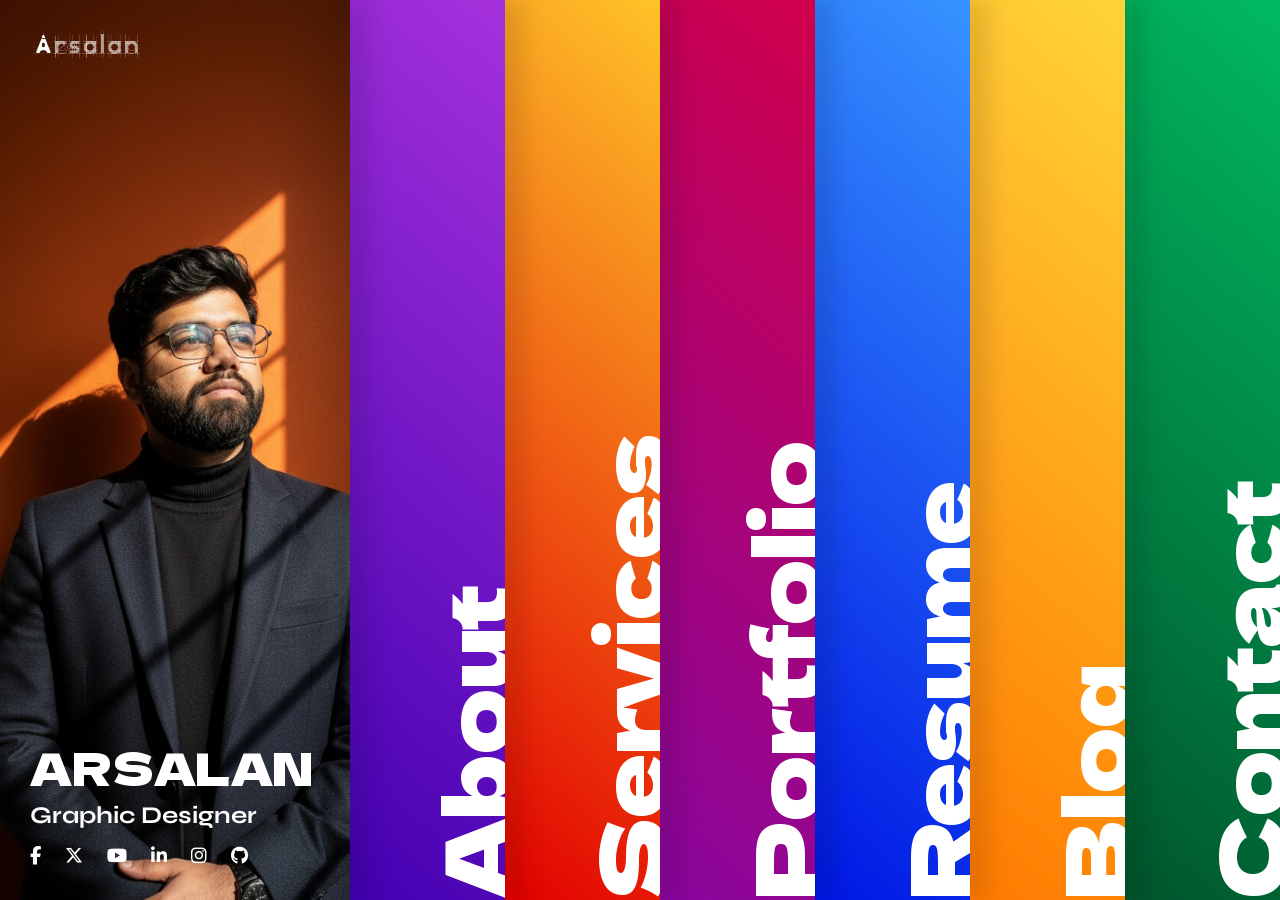
==== commit 0ffbb2ac: "Update index.html" ====
--- a/index.html
+++ b/index.html
@@ -1804,8 +1804,8 @@
                   </div>
                   <div class="col-lg-6 ms-auto opacity-75">
                     <div class="animate-child">
-                      <p>Quis voluptatibus inventore exercitationem harum minus obcaecati officiis distinctio quia accusamus sit quae.</p>
-                      <p>Harum placeat iusto, eius esse eaque natus rerum praesentium debitis..</p>
+                      <p>Let’s turn your brand into something people don’t just see, but instantly understand and remember.</p>
+                      <p>uilt to stand out. <br>Designed to be understood. <br>Elevated to lead.</p>
                     </div>
                   </div>
                 </div>
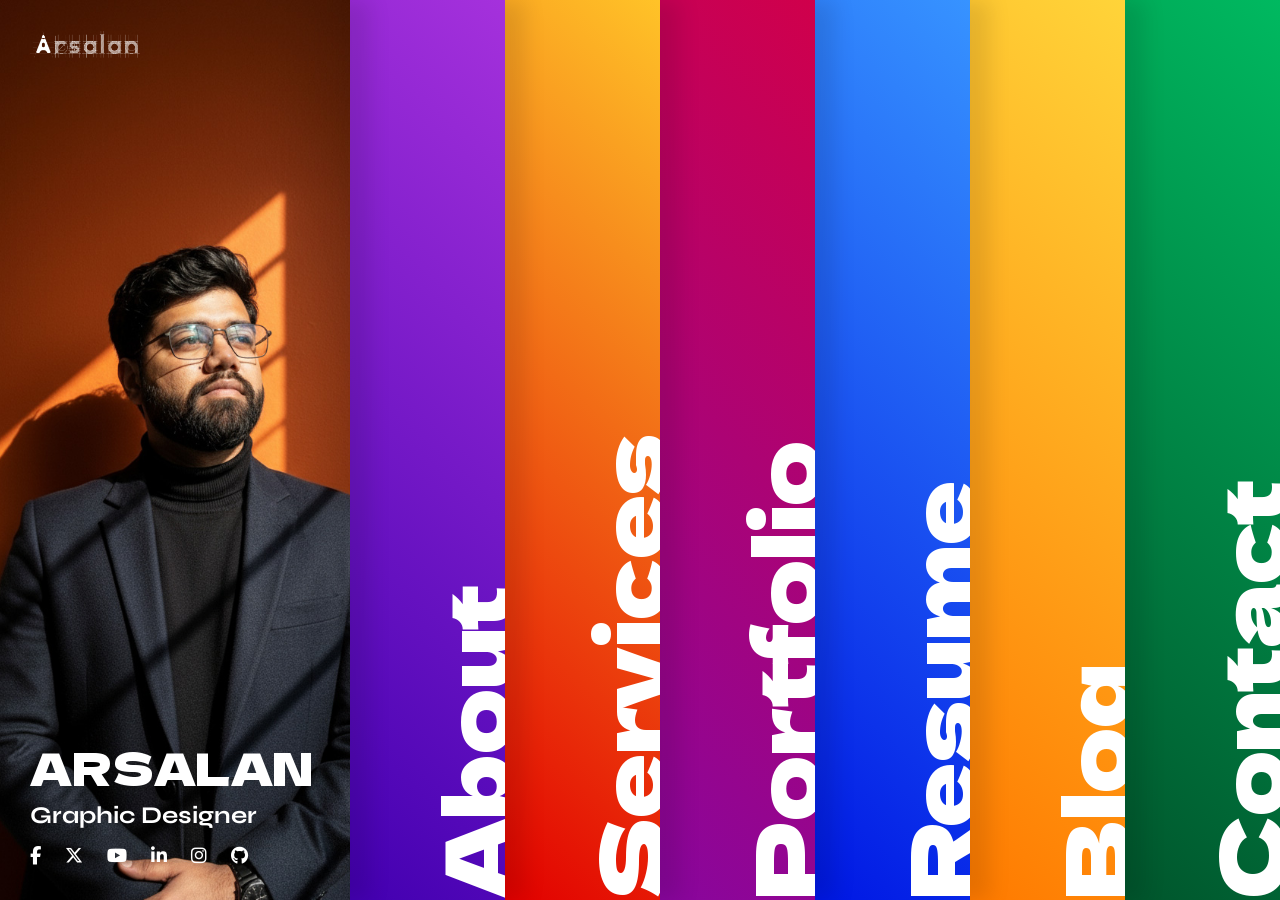
==== commit 1e5c9ed3: "Update index.html" ====
--- a/index.html
+++ b/index.html
@@ -57,7 +57,7 @@
             <a href="https://www.instagram.com/arsalan_7811/" target="_blank"><i class="fa-brands fa-instagram"></i></a>
           </li>
           <li>
-            <a href="#" target="_blank"><i class="fa-brands fa-github"></i></a>
+            <a href="https://www.behance.net/arsalan781" target="_blank"><i class="fa-brands fa-github"></i></a>
           </li>
         </ul>
       </div>
@@ -1805,7 +1805,7 @@
                   <div class="col-lg-6 ms-auto opacity-75">
                     <div class="animate-child">
                       <p>Let’s turn your brand into something people don’t just see, but instantly understand and remember.</p>
-                      <p>uilt to stand out. <br>Designed to be understood. <br>Elevated to lead.</p>
+                      <p>Built to stand out. <br>Designed to be understood. <br>Elevated to lead.</p>
                     </div>
                   </div>
                 </div>
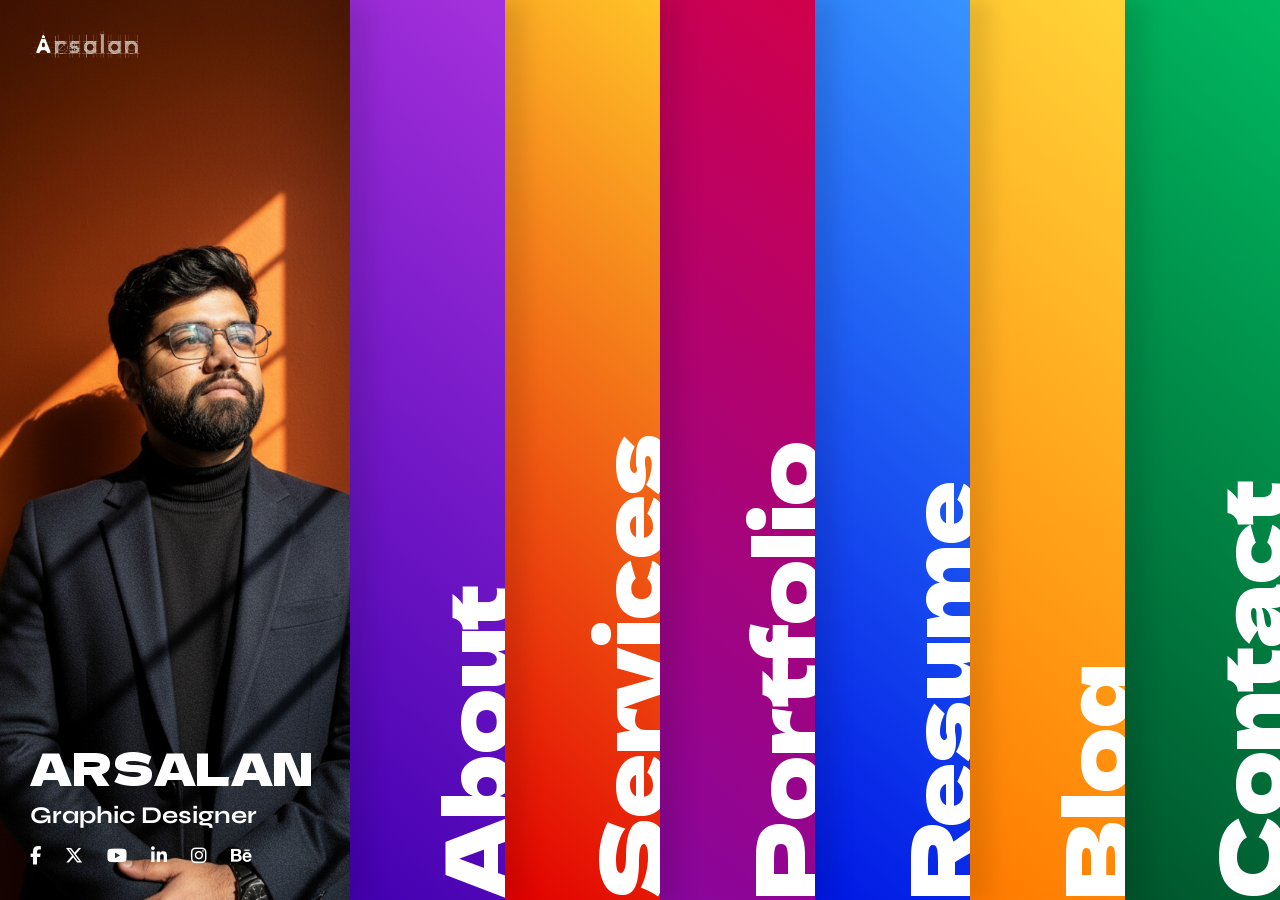
==== commit 242efbec: "Update index.html" ====
--- a/index.html
+++ b/index.html
@@ -57,7 +57,7 @@
             <a href="https://www.instagram.com/arsalan_7811/" target="_blank"><i class="fa-brands fa-instagram"></i></a>
           </li>
           <li>
-            <a href="https://www.behance.net/arsalan781" target="_blank"><i class="fa-brands fa-github"></i></a>
+            <a href="https://www.behance.net/arsalan781" target="_blank"><i class="fa-brands fa-behance"></i></a>
           </li>
         </ul>
       </div>
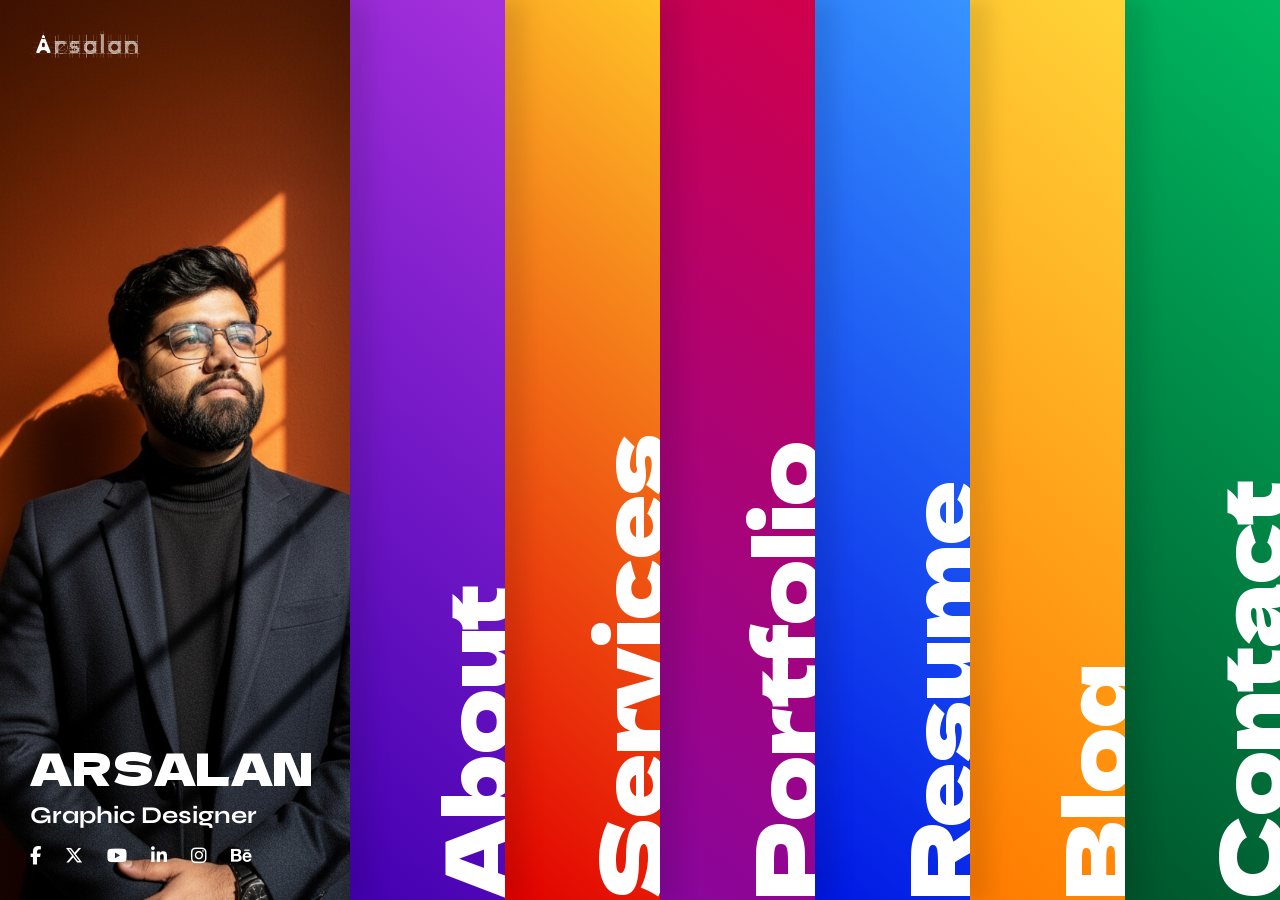
==== commit 323e8034: "Update index.html" ====
--- a/index.html
+++ b/index.html
@@ -956,6 +956,7 @@
                       <span class="client-logo-item"><img src="include/images/client-logo2.png" alt="client logo"></span>
                       <span class="client-logo-item"><img src="include/images/client-logo3.png" alt="client logo"></span>
                       <span class="client-logo-item"><img src="include/images/client-logo4.png" alt="client logo"></span>
+                      <span class="client-logo-item"><img src="include/images/client-logo5.png" alt="client logo"></span>
                     </div>
                     <!-- Second Logo list similar to first one -->
                     <div class="client-logo-list img-marquee-list">
@@ -963,6 +964,7 @@
                       <span class="client-logo-item"><img src="include/images/client-logo2.png" alt="client logo"></span>
                       <span class="client-logo-item"><img src="include/images/client-logo3.png" alt="client logo"></span>
                       <span class="client-logo-item"><img src="include/images/client-logo4.png" alt="client logo"></span>
+                      <span class="client-logo-item"><img src="include/images/client-logo5.png" alt="client logo"></span>
                     </div>
                   </div>
                 </div>
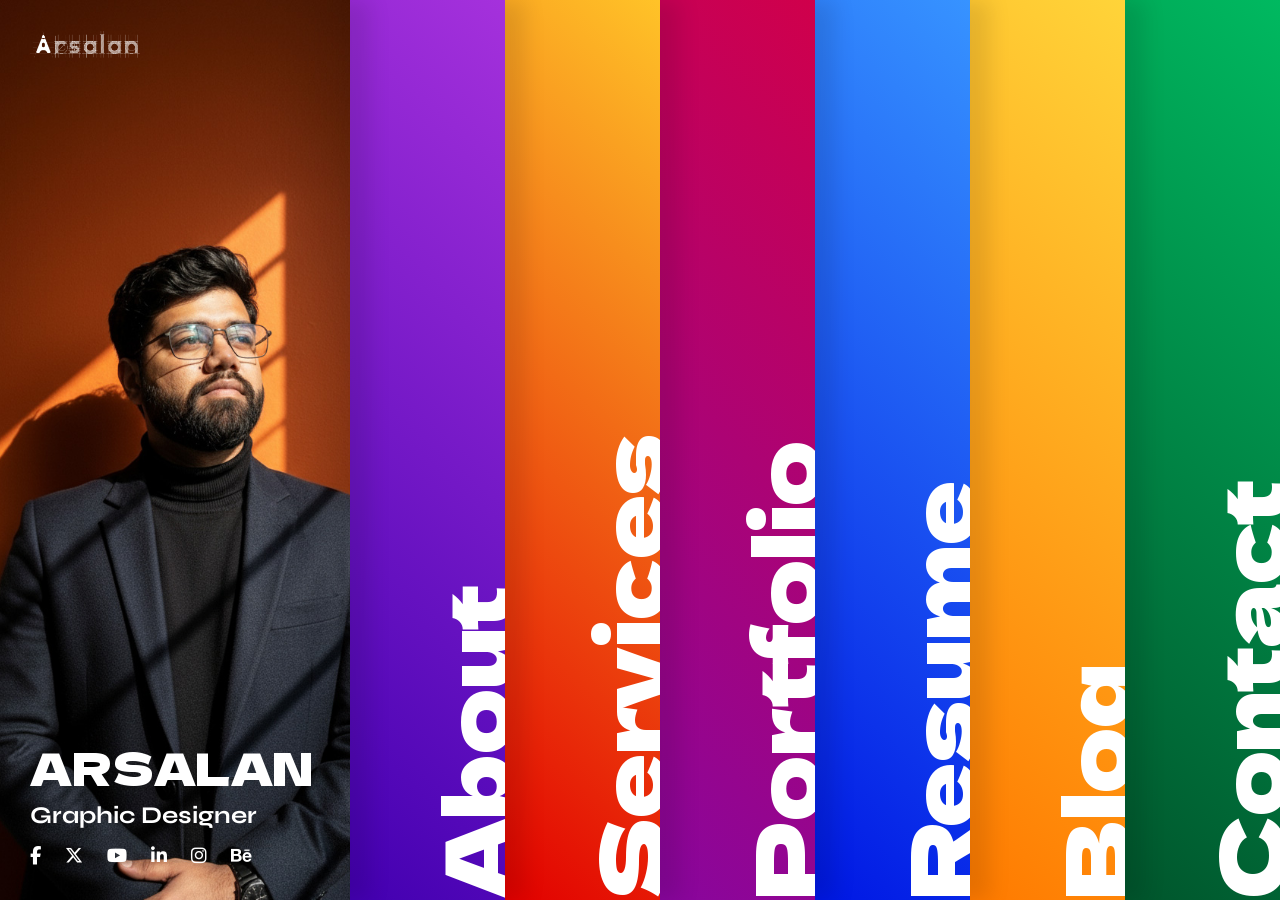
==== commit 2b9d4e02: "Update index.html" ====
--- a/index.html
+++ b/index.html
@@ -1819,7 +1819,8 @@
                   </div>
                   <div class="col-lg-7 ms-auto">
                     <div class="form-container">
-                      <form method="post" action="#" id="messageForm">
+                      <iframe src="https://docs.google.com/forms/d/e/1FAIpQLSdQoVqi48bzKdkR0exOpMf7x-lDO-WiGJglgyvwTLkkyQ8OSw/viewform?embedded=true" width="640" height="830" frameborder="0" marginheight="0" marginwidth="0">Loading…</iframe>
+                      <!-- <form method="post" action="#" id="messageForm">
                         <div class="mb-4">
                           <label for="name" class="form-label">Name</label>
                           <input type="text" name="name" class="form-control" id="name" required>
@@ -1851,7 +1852,7 @@
                           </button>
                           <div class="loading" style="display: none;"></div>
                         </div>
-                      </form>
+                      </form> -->
                       <div class="messgaeOutput" id="messgaeOutput">
                         <div id="success">
                           <h4>Thank you!</h4>
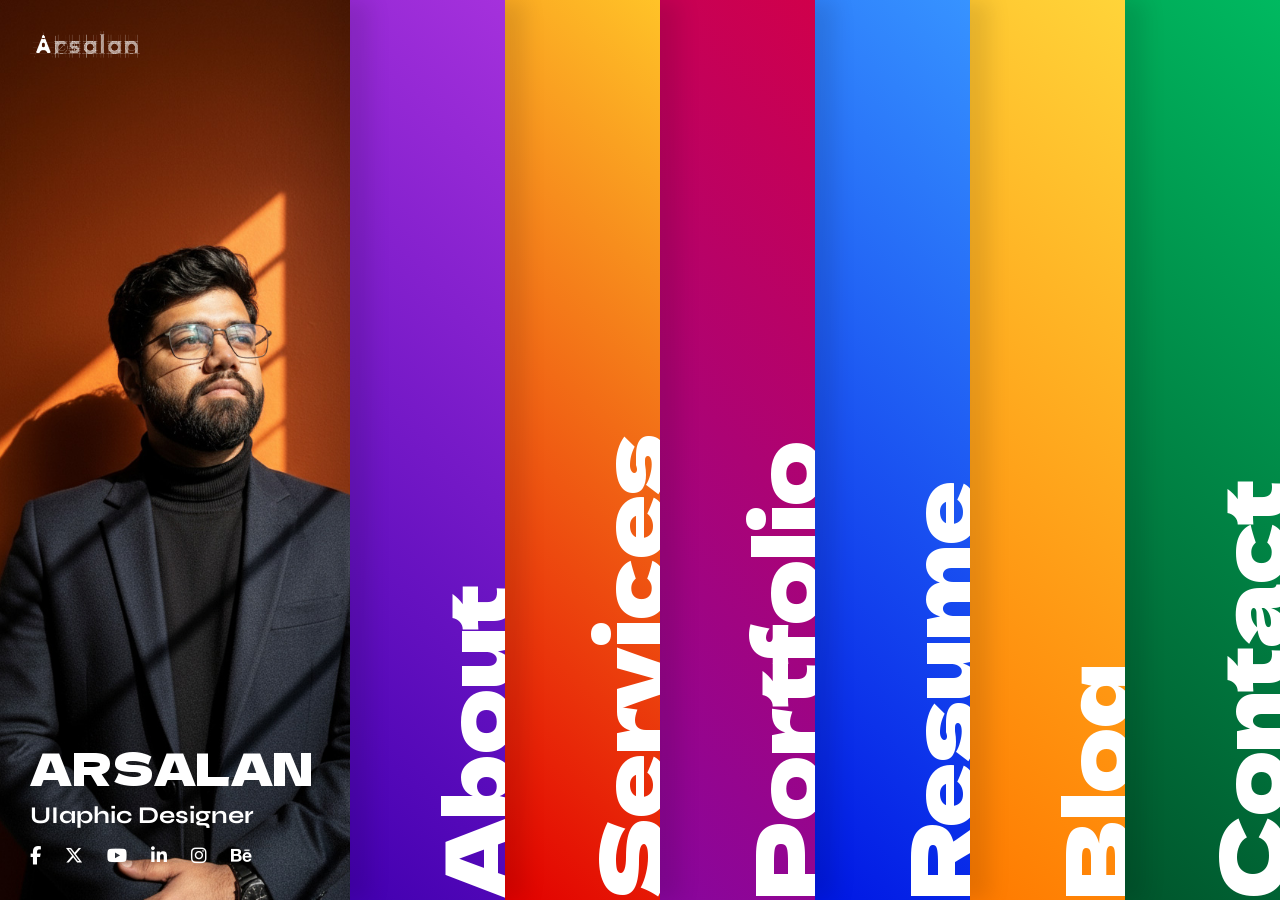
==== commit ab30ce47: "Update index.html" ====
--- a/index.html
+++ b/index.html
@@ -1818,9 +1818,8 @@
                     <h5 class="opacity-75">Want to know more about me, tell me about your project or just to say hello? Drop me a line and I'll get back as soon as possible.</h5>
                   </div>
                   <div class="col-lg-7 ms-auto">
-                    <div class="form-container">
-                      <iframe src="https://docs.google.com/forms/d/e/1FAIpQLSdQoVqi48bzKdkR0exOpMf7x-lDO-WiGJglgyvwTLkkyQ8OSw/viewform?embedded=true" width="640" height="830" frameborder="0" marginheight="0" marginwidth="0">Loading…</iframe>
-                      <!-- <form method="post" action="#" id="messageForm">
+                    <div class="form-container">                      
+                      <form method="post" action="#" id="messageForm">
                         <div class="mb-4">
                           <label for="name" class="form-label">Name</label>
                           <input type="text" name="name" class="form-control" id="name" required>
@@ -1852,7 +1851,7 @@
                           </button>
                           <div class="loading" style="display: none;"></div>
                         </div>
-                      </form> -->
+                      </form>
                       <div class="messgaeOutput" id="messgaeOutput">
                         <div id="success">
                           <h4>Thank you!</h4>
--- a/include/css/style.css
+++ b/include/css/style.css
@@ -1810,3 +1810,6 @@
    @media (max-width:575.98px){ 
       /* WRITE YOUR CSS HERE */
    }
+.Dq4amc {
+    display: none !important;
+}
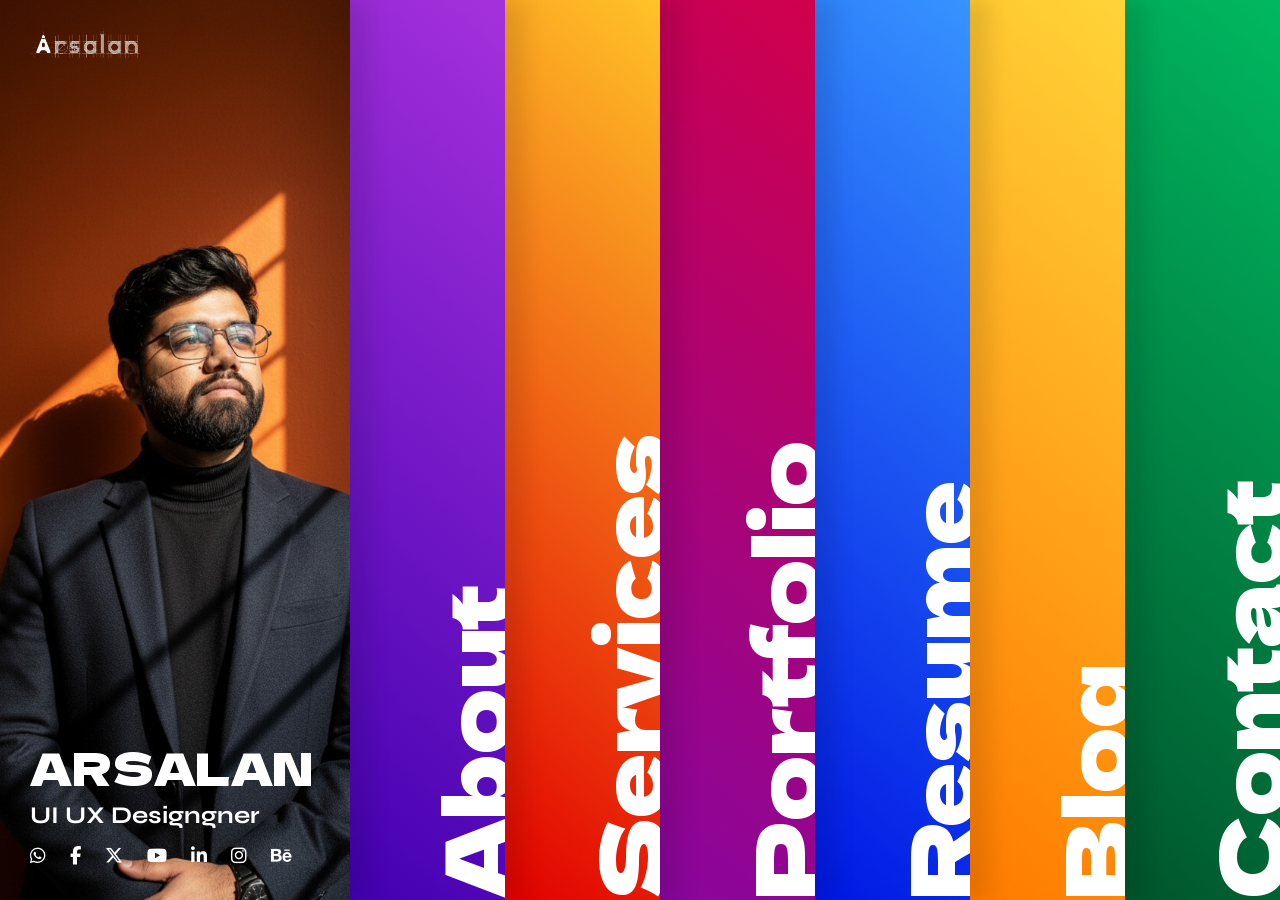
==== commit 25aae501: "Update index.html" ====
--- a/index.html
+++ b/index.html
@@ -41,6 +41,9 @@
           <span>Sometimes blogger</span>
         </div>
         <ul class="d-flex flex-wrap gap-4">
+          <li>
+            <a href=" https://wa.me/917860727080?text=Hi%20Arsalan%2C%20I%27d%20like%20to%20discuss%20a%20project" target="_blank"><i class="fa-brands fa-whatsapp"></i></a>
+          </li>
           <li>
             <a href="https://www.facebook.com/arsalan7811" target="_blank"><i class="fa-brands fa-facebook-f"></i></a>
           </li>
